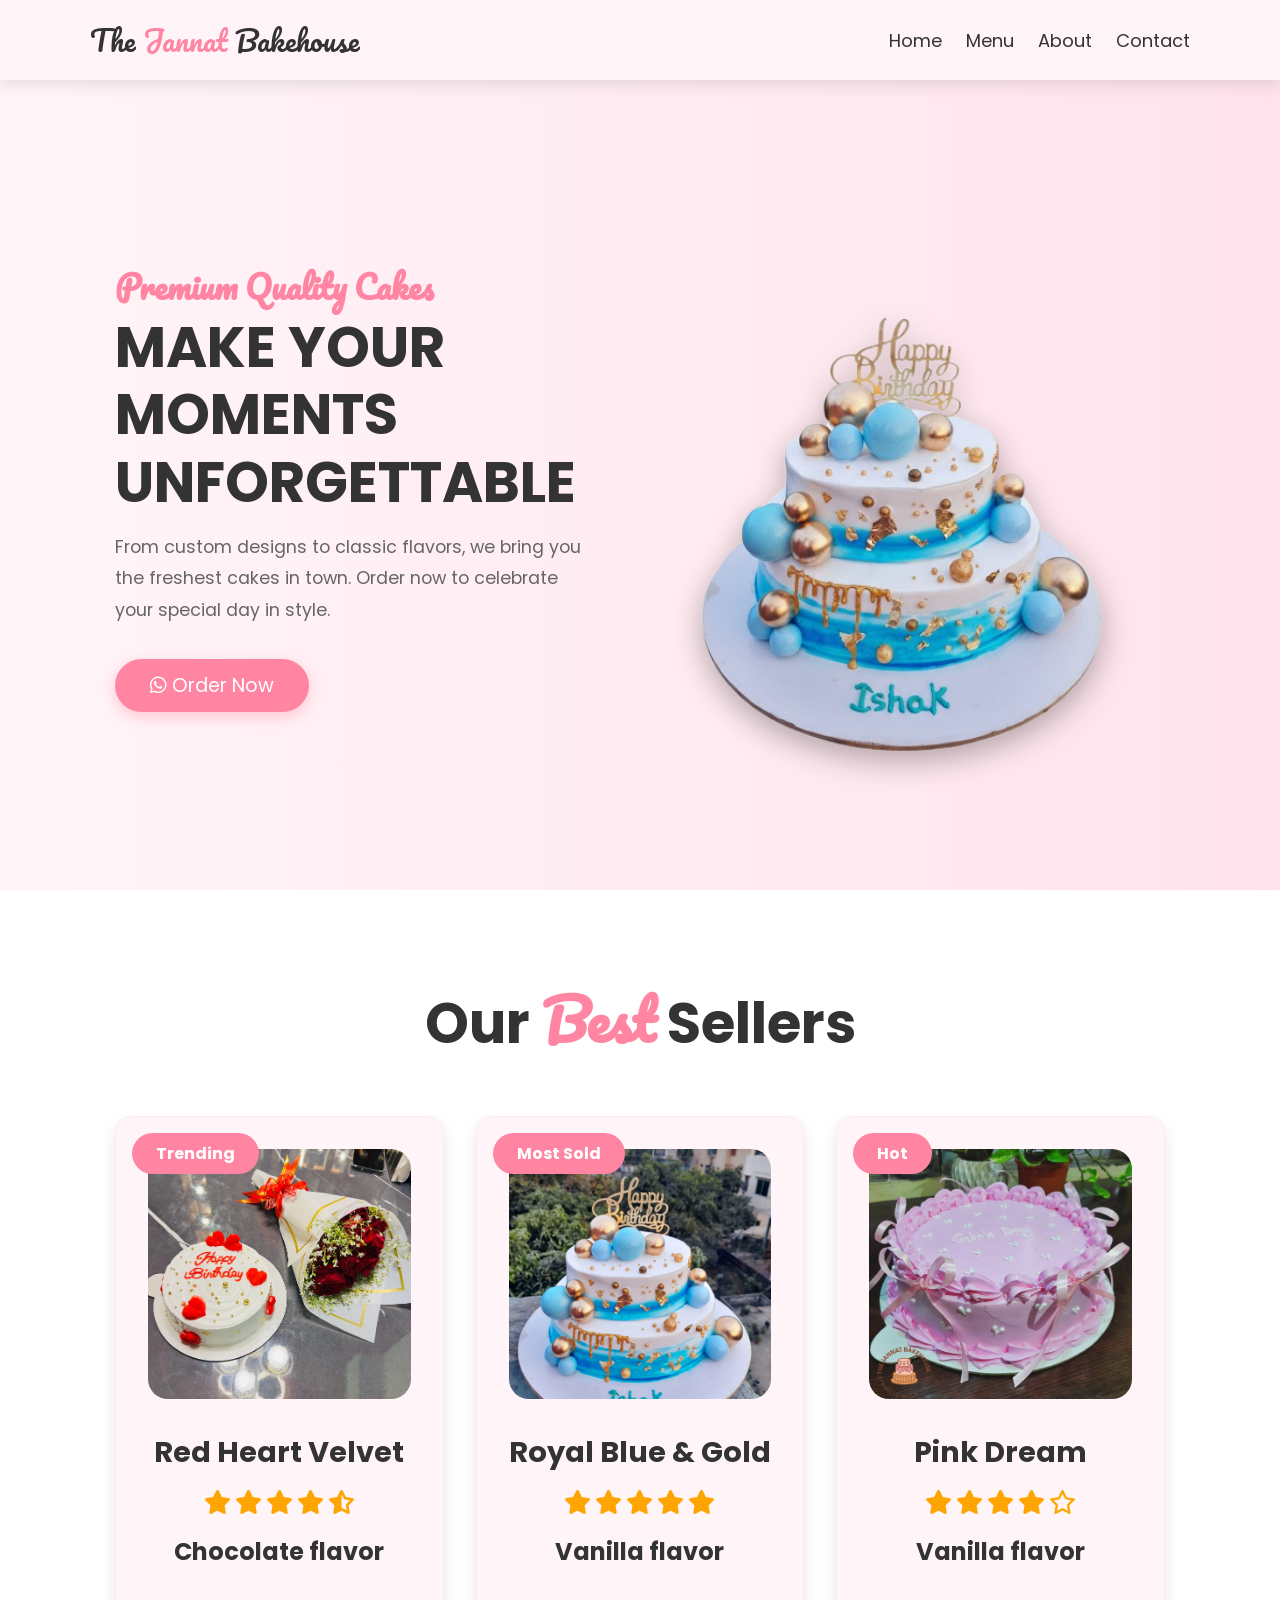
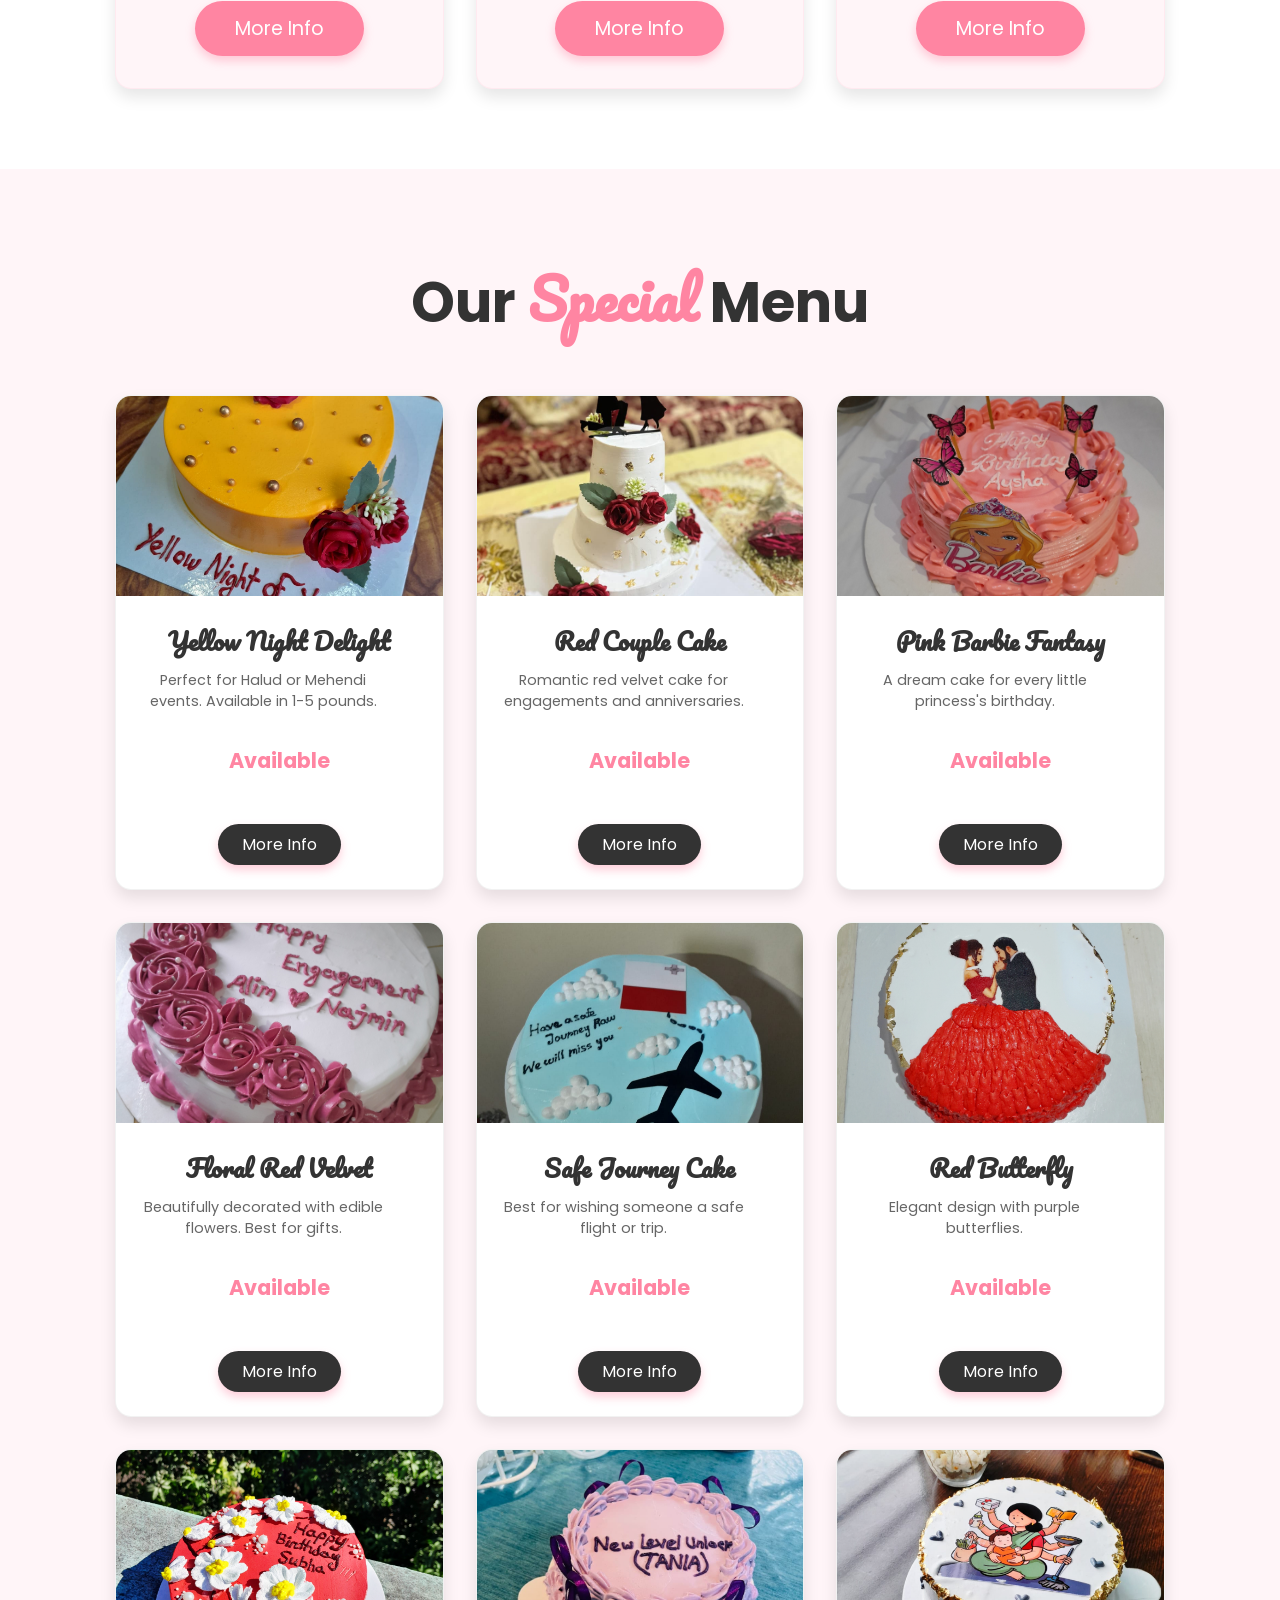
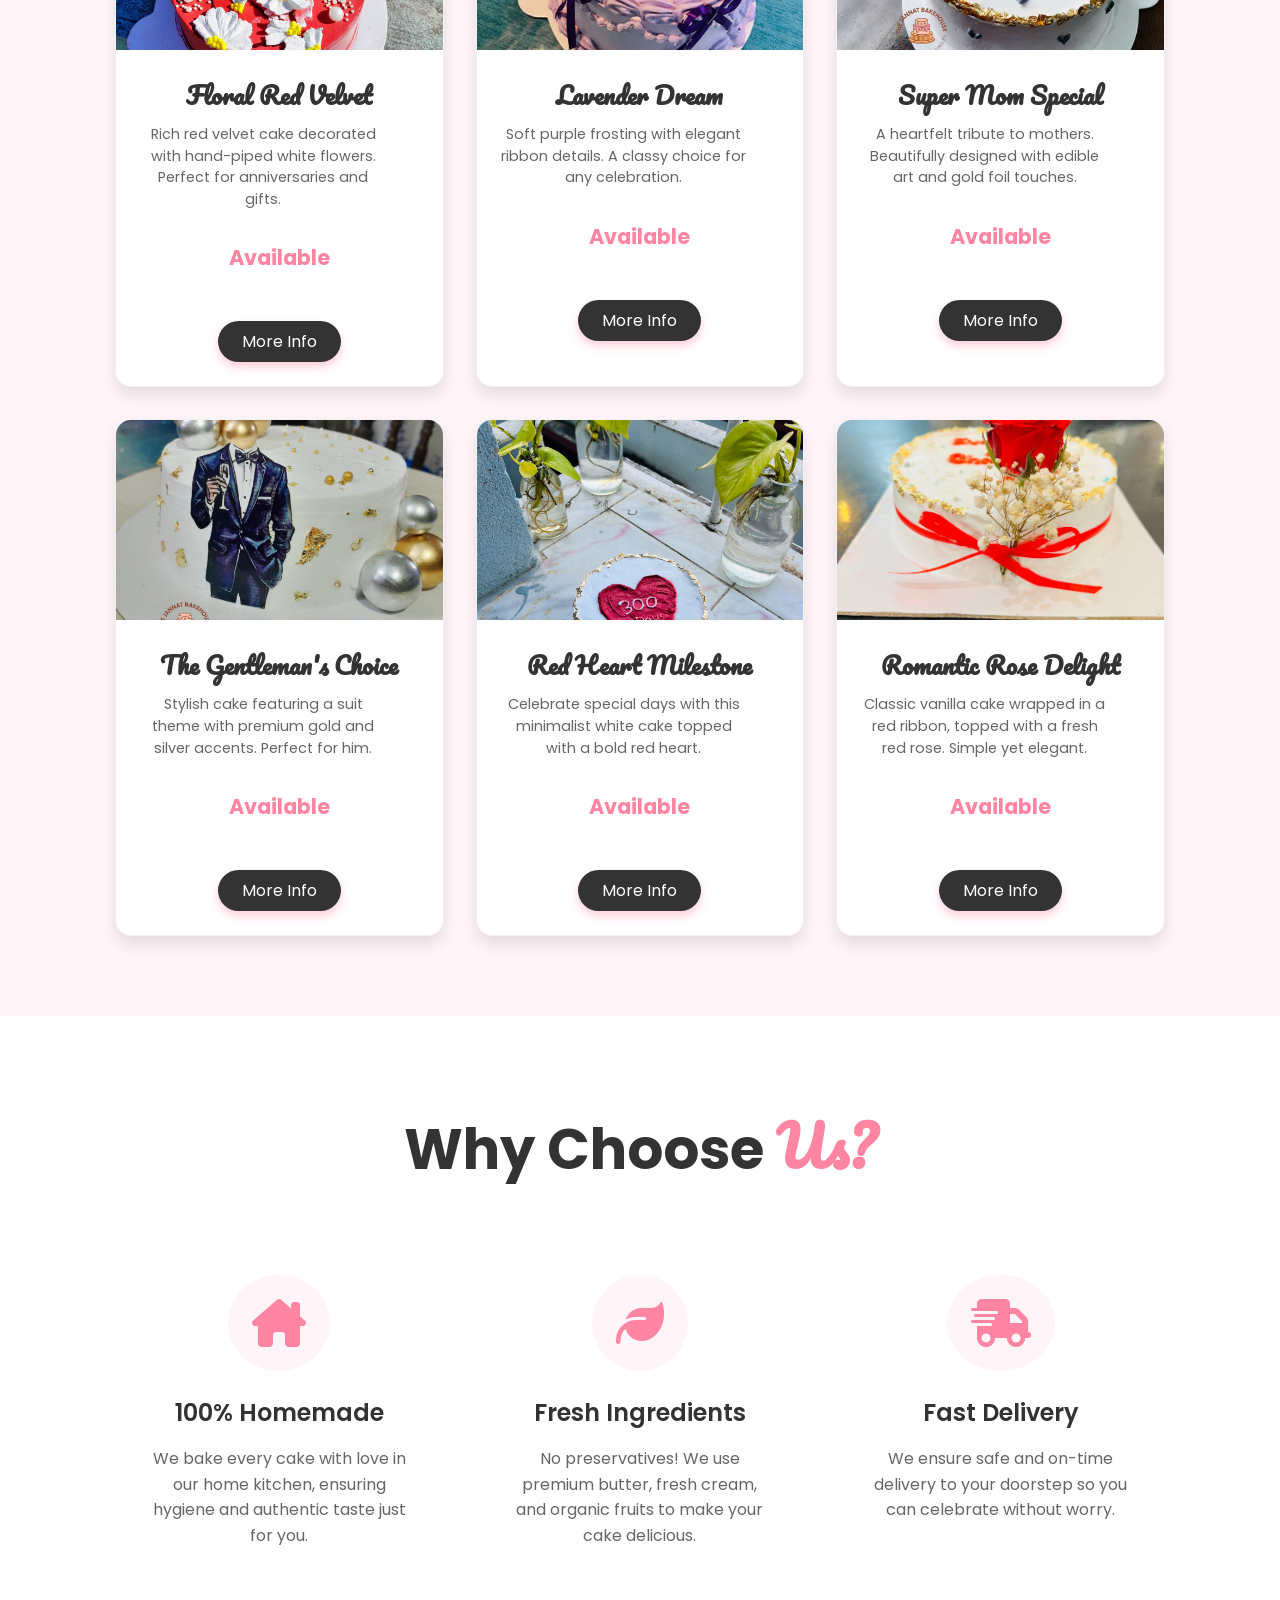
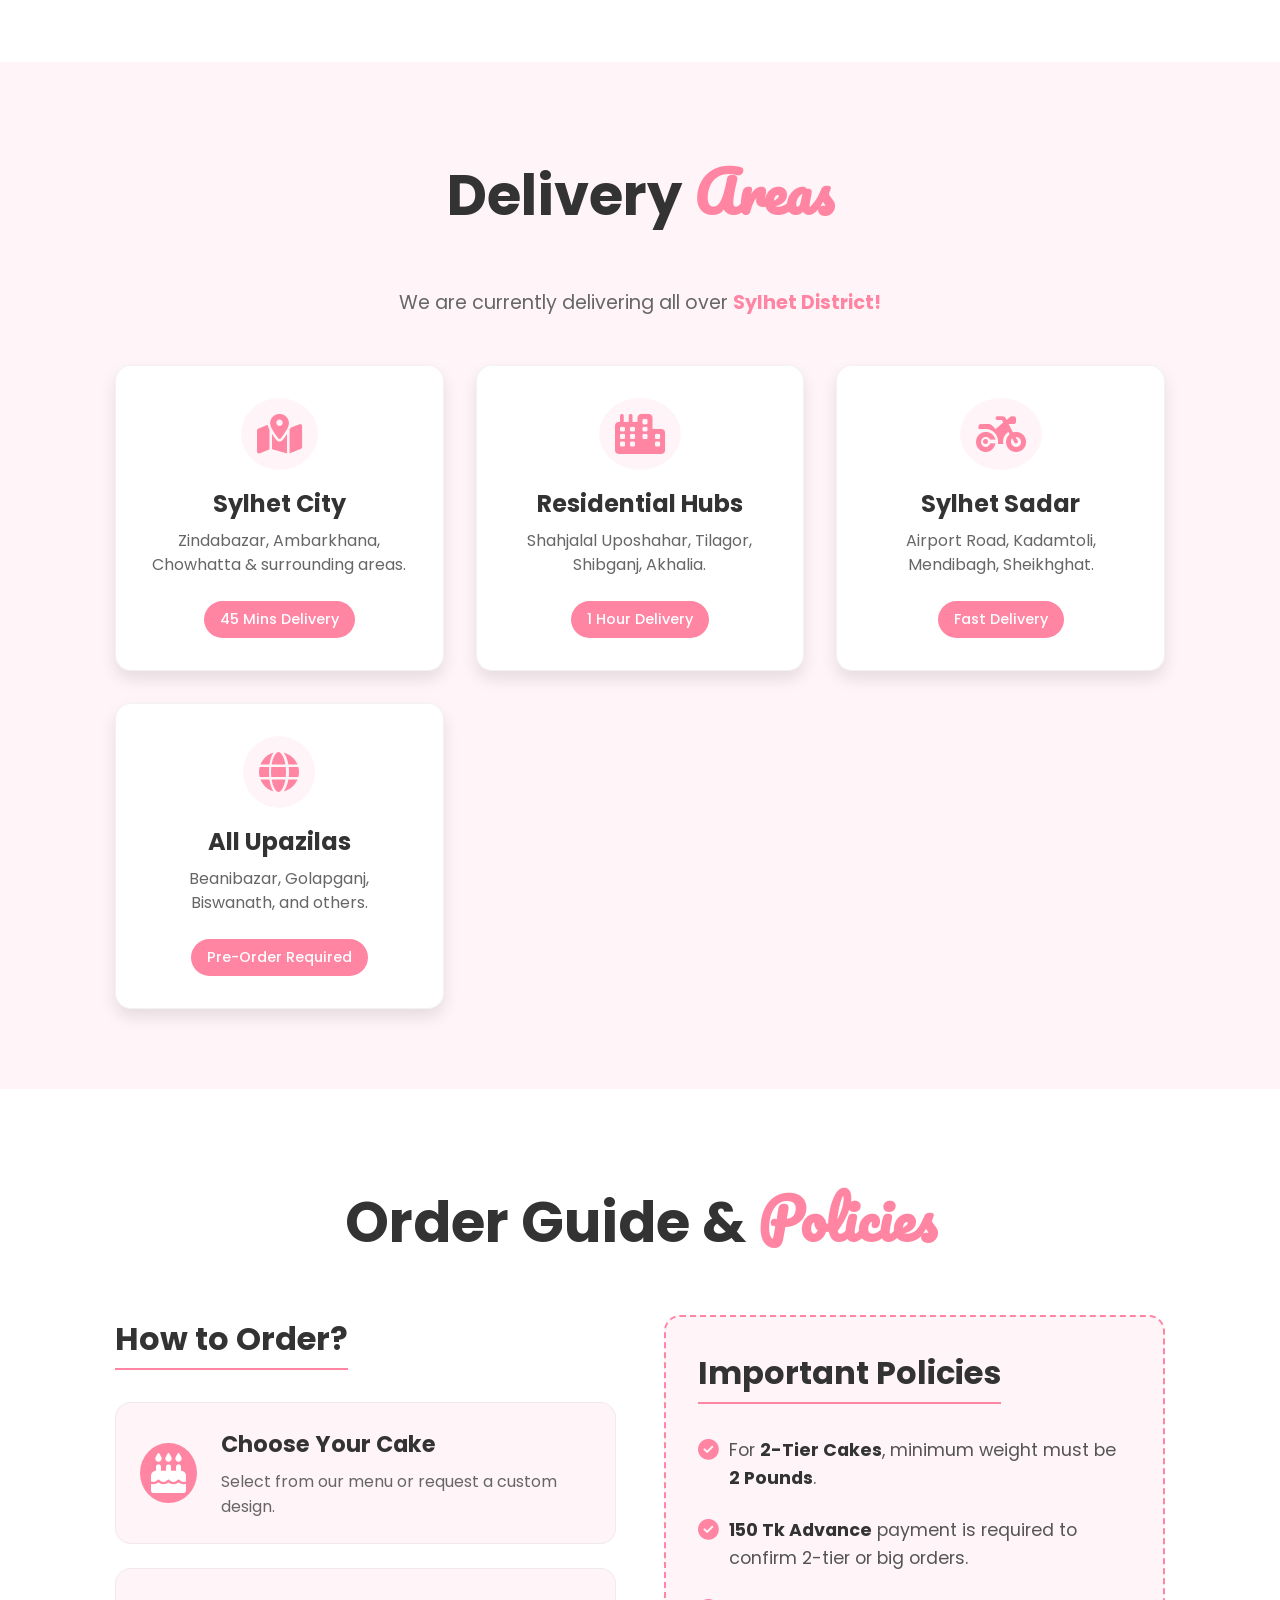
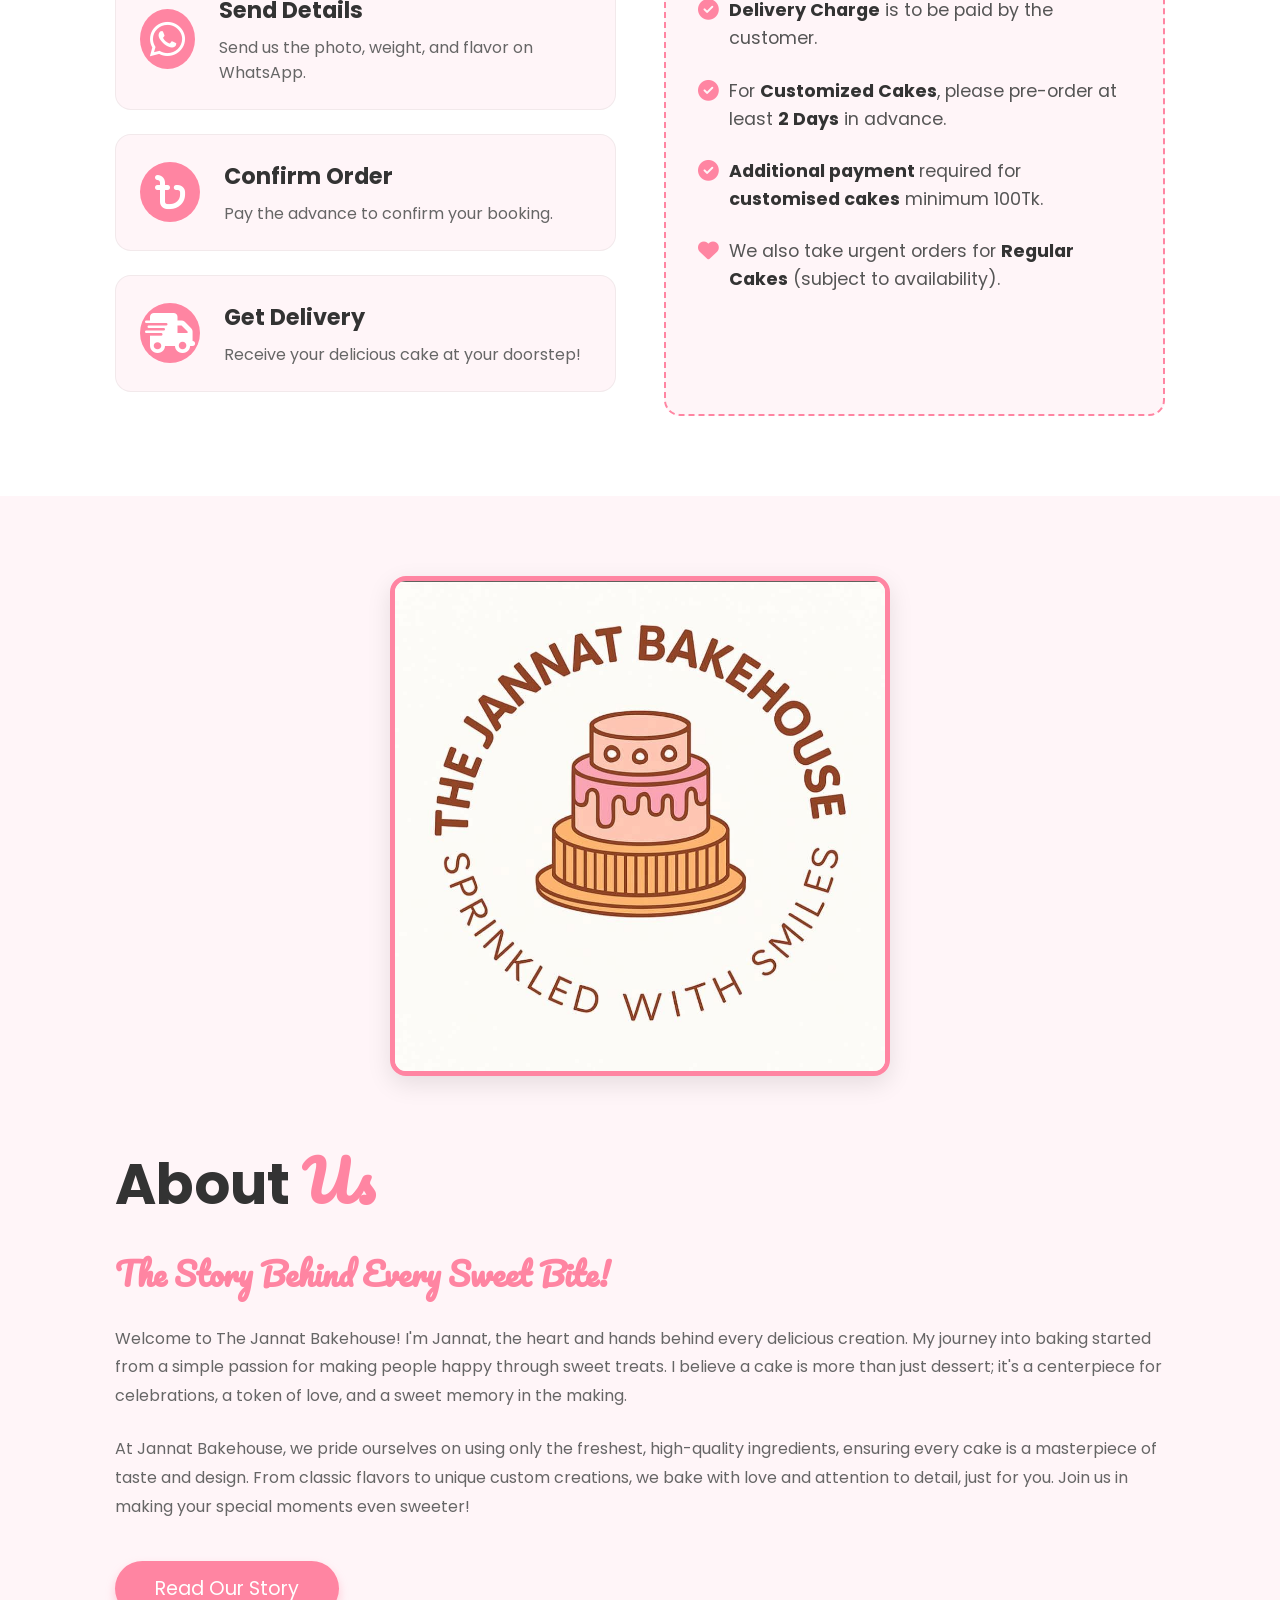
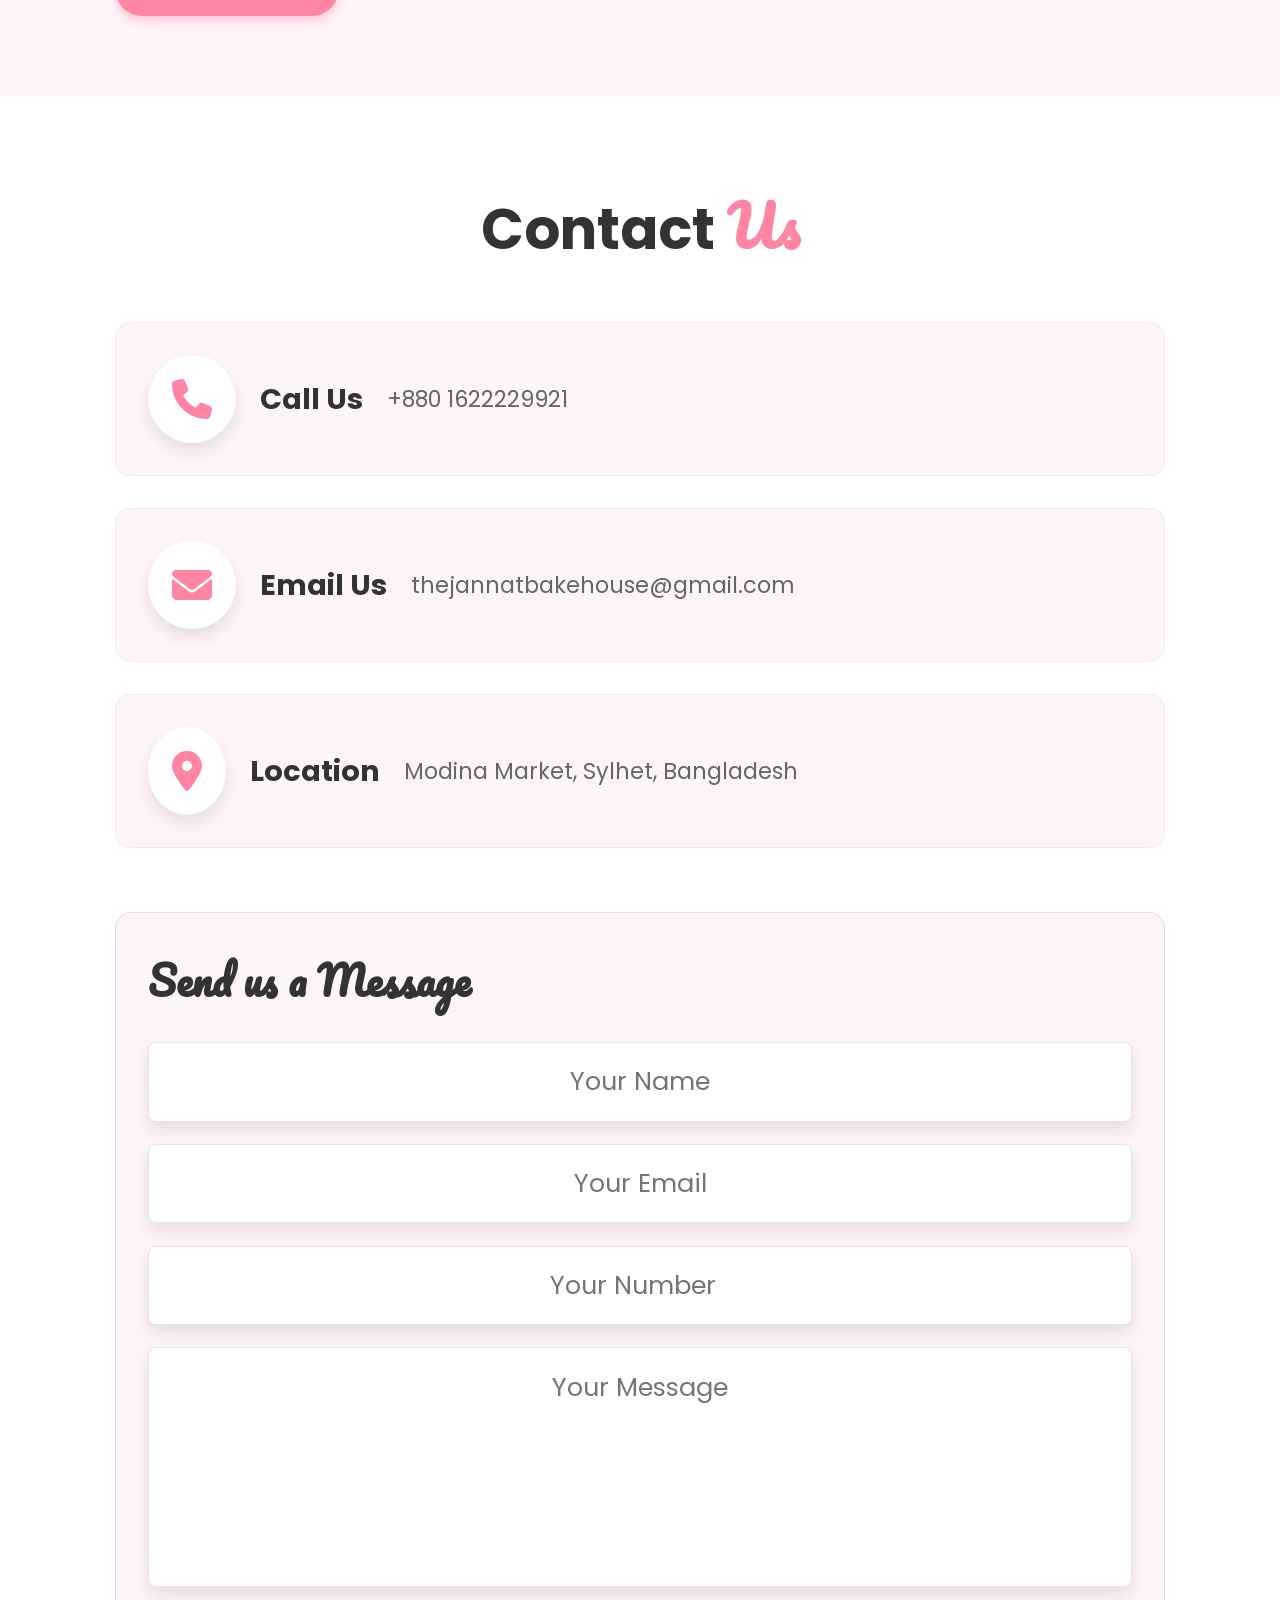
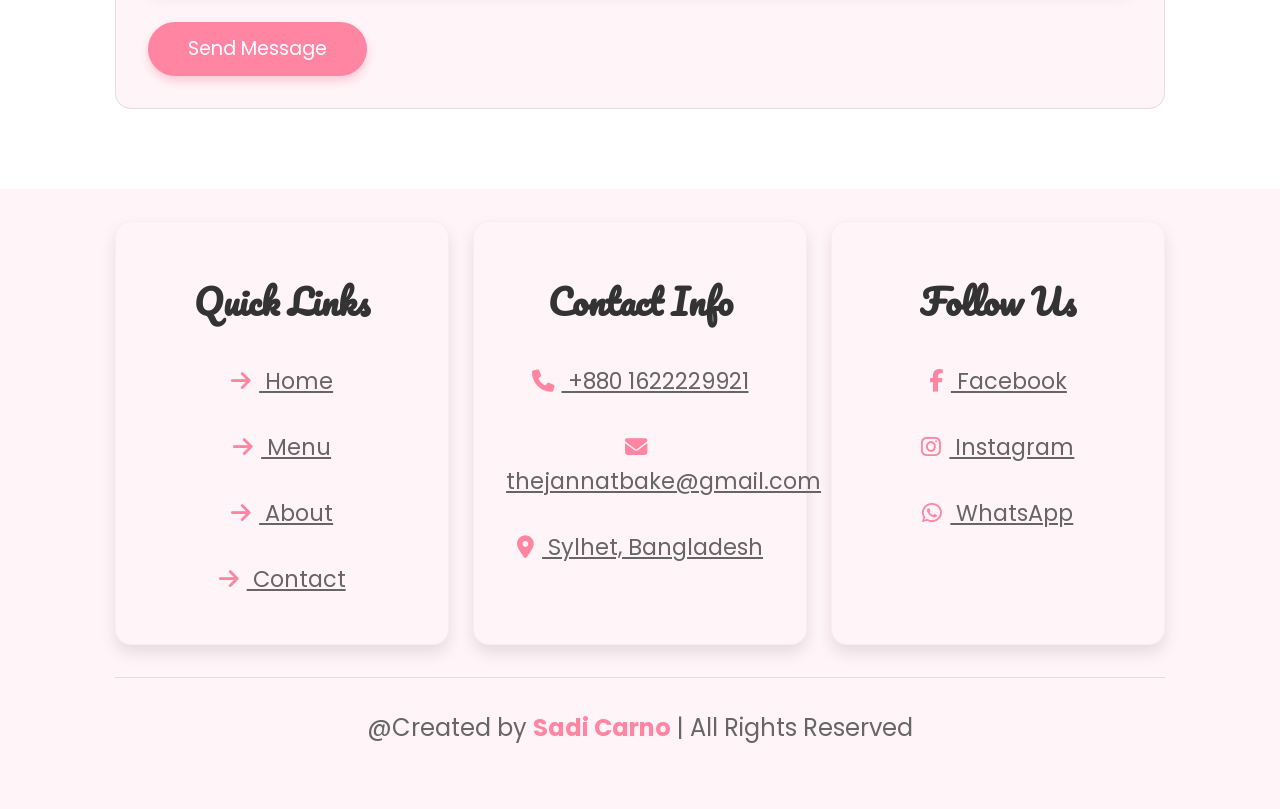
==== index.html @ 7b4447ac "Read Our Story" ====
<!DOCTYPE html>
<html lang="en">
  <head>
    <meta charset="UTF-8" />
    <meta name="viewport" content="width=device-width, initial-scale=1.0" />
    <title>The Jannat Bakehouse</title>
    <link rel="stylesheet" href="style.css" />
    <!-- FontAwesome -->
    <link
      rel="stylesheet"
      href="https://cdnjs.cloudflare.com/ajax/libs/font-awesome/6.5.1/css/all.min.css"
    />
    <!-- Google Fonts -->
    <link
      href="https://fonts.googleapis.com/css2?family=Pacifico&family=Poppins:wght@300;400;500;600;700&display=swap"
      rel="stylesheet"
    />
    <link rel="icon" href="cakelogo.jpeg" type="image/png" />
  </head>
  <body>
    <!-- Preloader Section -->
    <div id="preloader">
      <div class="welcome-text">
        <h3>Welcome to</h3>
        <h1>The <span>Jannat</span> Bakehouse</h1>
        <div class="loader-line"></div>
      </div>
    </div>
    <!-- Navbar -->
    <header class="header" id="header">
      <div class="logo">
        <a href="#">The <span id="pink">Jannat</span> Bakehouse</a>
      </div>
      <nav class="navbar">
        <a href="#header">Home</a>
        <a href="#menu">Menu</a>
        <a href="#about">About</a>
        <a href="#contact">Contact</a>
      </nav>
      <div class="icon"><i class="fa-solid fa-bars"></i></div>
    </header>

    <!-- Hero Section -->
    <section class="hero" id="home">
      <!-- বাম পাশ: লেখা -->
      <div class="content">
        <h3>Premium Quality Cakes</h3>
        <h1>Make Your Moments Unforgettable</h1>
        <p>
          From custom designs to classic flavors, we bring you the freshest
          cakes in town. Order now to celebrate your special day in style.
        </p>
        <button type="button" class="btnhero">
          <a
            href="https://wa.me/8801622229921?text=I want to order this cake"
            class="btn-whatsapp"
          >
            <i class="fa-brands fa-whatsapp"></i> Order Now
          </a>
        </button>
      </div>

      <!-- ডান পাশ: ছবি -->
      <div class="imagehero">
        <img src="hero png.png" alt="Delicious Cake" />
      </div>
    </section>

    <!-- best sell cake work -->

    <section class="best-seller" id="bestseller">
      <!-- সেকশন হেডিং -->
      <h2 class="heading">Our <span>Best</span> Sellers</h2>

      <div class="box-container">
        <!-- কার্ড ১ -->
        <div class="box">
          <span class="badge">Trending</span>
          <!-- ইমেজ ডিভ (সিএসএস দিয়ে ছবি আসবে) -->
          <div class="cake-img cake-1"></div>

          <h3>Red Heart Velvet</h3>
          <div class="stars">
            <i class="fa-solid fa-star"></i>
            <i class="fa-solid fa-star"></i>
            <i class="fa-solid fa-star"></i>
            <i class="fa-solid fa-star"></i>
            <i class="fa-solid fa-star-half-stroke"></i>
          </div>
          <div class="price">Chocolate flavor</div>
          <button
            class="btn"
            onclick="showDetails('tranding.jpeg', 'Red Heart Velvet', '750 Tk / pound',  'Available weight and flavor .')"
          >
            More Info
          </button>
        </div>
        <!-- বাটন (এখন মোর ইনফো) -->

        <!-- কার্ড ২ -->
        <div class="box">
          <span class="badge">Most Sold</span>
          <div class="cake-img cake-2"></div>

          <h3>Royal Blue & Gold</h3>
          <div class="stars">
            <i class="fa-solid fa-star"></i>
            <i class="fa-solid fa-star"></i>
            <i class="fa-solid fa-star"></i>
            <i class="fa-solid fa-star"></i>
            <i class="fa-solid fa-star"></i>
          </div>
          <div class="price">Vanilla flavor</div>
          <button
            class="btn"
            onclick="showDetails('most sell.jpeg', 'Royal Blue & Gold', '1400 Tk', 'Available weight and flavor ')"
          >
            More Info
          </button>
        </div>

        <!-- কার্ড ৩ -->
        <div class="box">
          <span class="badge">Hot</span>
          <div class="cake-img cake-3"></div>

          <h3>Pink Dream</h3>
          <div class="stars">
            <i class="fa-solid fa-star"></i>
            <i class="fa-solid fa-star"></i>
            <i class="fa-solid fa-star"></i>
            <i class="fa-solid fa-star"></i>
            <i class="fa-regular fa-star"></i>
          </div>
          <div class="price">Vanilla flavor</div>

          <button
            class="btn"
            onclick="showDetails('hot.jpeg', 'Pink Dream', '950 Tk / pound', 'Available weight and flavor.')"
          >
            More Info
          </button>
        </div>
      </div>
    </section>
    <!-- mwnu work -->

    <!-- Menu Section (Updated with JS Logic) -->
    <section class="menu" id="menu">
      <h2 class="heading">Our <span>Special</span> Menu</h2>

      <div class="menu-container">
        <!-- কেক ১ -->
        <div class="menu-box">
          <div class="image">
            <img src="menu2.jpeg" alt="Yellow Night Cake" />
          </div>
          <div class="content">
            <h3>Yellow Night Delight</h3>
            <p>Perfect for Halud or Mehendi events. Available in 1-5 pounds.</p>
            <div class="price">Available</div>
            <!-- 👇 JS Logic Added Here -->
            <button
              class="btn"
              onclick="showDetails('menu2.jpeg', 'Yellow Night Delight', '800 Tk / pound', 'Perfect for Halud or Mehendi events. Available in 1-5 pounds.')"
            >
              More Info
            </button>
          </div>
        </div>

        <!-- কেক ২ -->
        <div class="menu-box">
          <div class="image">
            <img src="menu1.jpeg" alt="Red Engagement Cake" />
          </div>
          <div class="content">
            <h3>Red Couple Cake</h3>
            <p>Romantic red velvet cake for engagements and anniversaries.</p>
            <div class="price">Available</div>
            <button
              class="btn"
              onclick="showDetails('menu1.jpeg', 'Red Couple Cake', '1200 Tk / pound', 'Romantic red velvet cake for engagements and anniversaries.')"
            >
              More Info
            </button>
          </div>
        </div>

        <!-- কেক ৩ -->
        <div class="menu-box">
          <div class="image">
            <img src="menu4.jpg" alt="Barbie Cake" />
          </div>
          <div class="content">
            <h3>Pink Barbie Fantasy</h3>
            <p>A dream cake for every little princess's birthday.</p>
            <div class="price">Available</div>
            <button
              class="btn"
              onclick="showDetails('menu4.jpg', 'Pink Barbie Fantasy', '1000 Tk / pound', 'A dream cake for every little princess\'s birthday.')"
            >
              More Info
            </button>
          </div>
        </div>

        <!-- কেক ৪ -->
        <div class="menu-box">
          <div class="image">
            <img src="menu5.jpg" alt="Red Flower Cake" />
          </div>
          <div class="content">
            <h3>Floral Red Velvet</h3>
            <p>Beautifully decorated with edible flowers. Best for gifts.</p>
            <div class="price">Available</div>
            <button
              class="btn"
              onclick="showDetails('menu5.jpg', 'Floral Red Velvet', '900 Tk / pound', 'Beautifully decorated with edible flowers. Best for gifts.')"
            >
              More Info
            </button>
          </div>
        </div>

        <!-- কেক ৫ -->
        <div class="menu-box">
          <div class="image">
            <img src="menu3.jpeg" alt="Travel Theme Cake" />
          </div>
          <div class="content">
            <h3>Safe Journey Cake</h3>
            <p>Best for wishing someone a safe flight or trip.</p>
            <div class="price">Available</div>
            <button
              class="btn"
              onclick="showDetails('menu3.jpeg', 'Safe Journey Cake', '1100 Tk / pound', 'Best for wishing someone a safe flight or trip.')"
            >
              More Info
            </button>
          </div>
        </div>

        <!-- কেক ৬ -->
        <div class="menu-box">
          <div class="image">
            <img src="menu7.jpg" alt="Butterfly Cake" />
          </div>
          <div class="content">
            <h3>Red Butterfly</h3>
            <p>Elegant design with purple butterflies.</p>
            <div class="price">Available</div>
            <button
              class="btn"
              onclick="showDetails('menu7.jpg', 'red Butterfly', '950 Tk / pound', 'Elegant design with purple butterflies.')"
            >
              More Info
            </button>
          </div>
        </div>

        <div class="menu-box">
          <div class="image">
            <img src="menu8.jpg" alt="Travel Theme Cake" />
          </div>
          <div class="content">
            <h3>Floral Red Velvet</h3>
            <p>
              Rich red velvet cake decorated with hand-piped white flowers.
              Perfect for anniversaries and gifts.
            </p>
            <div class="price">Available</div>
            <button
              class="btn"
              onclick="showDetails('menu8.jpg', 'Floral Red Velvet', '1100 Tk / pound', 'Best for wishing someone a safe flight or trip.')"
            >
              More Info
            </button>
          </div>
        </div>
        <div class="menu-box">
          <div class="image">
            <img src="menu12.jpeg" alt="Travel Theme Cake" />
          </div>
          <div class="content">
            <h3>Lavender Dream</h3>
            <p>
              Soft purple frosting with elegant ribbon details. A classy choice
              for any celebration.
            </p>
            <div class="price">Available</div>
            <button
              class="btn"
              onclick="showDetails('menu12.jpeg', 'Lavender Dream', '1100 Tk / pound', 'Soft purple frosting with elegant ribbon details. A classy choice for any celebration.')"
            >
              More Info
            </button>
          </div>
        </div>
        <div class="menu-box">
          <div class="image">
            <img src="menu13.jpeg" alt="Travel Theme Cake" />
          </div>
          <div class="content">
            <h3>Super Mom Special</h3>
            <p>
              A heartfelt tribute to mothers. Beautifully designed with edible
              art and gold foil touches.
            </p>
            <div class="price">Available</div>
            <button
              class="btn"
              onclick="showDetails('menu13.jpeg', ' Super Mom Special', '1100 Tk / pound', 'A heartfelt tribute to mothers. Beautifully designed with edible art and gold foil touches.')"
            >
              More Info
            </button>
          </div>
        </div>
        <div class="menu-box">
          <div class="image">
            <img src="menu14.jpeg" alt="Travel Theme Cake" />
          </div>
          <div class="content">
            <h3>The Gentleman's Choice</h3>
            <p>
              Stylish cake featuring a suit theme with premium gold and silver
              accents. Perfect for him.
            </p>
            <div class="price">Available</div>
            <button
              class="btn"
              onclick="showDetails('menu14.jpeg', 'The Gentlemans Choice', '1100 Tk / pound', 'Stylish cake featuring a suit theme with premium gold and silver accents. Perfect for him.')"
            >
              More Info
            </button>
          </div>
        </div>
        <div class="menu-box">
          <div class="image">
            <img src="menu15.jpeg" alt="Travel Theme Cake" />
          </div>
          <div class="content">
            <h3>Red Heart Milestone</h3>
            <p>
              Celebrate special days with this minimalist white cake topped with
              a bold red heart.
            </p>
            <div class="price">Available</div>
            <button
              class="btn"
              onclick="showDetails('menu15.jpeg', ' Red Heart Milestone', '1100 Tk / pound', 'Celebrate special days with this minimalist white cake topped with a bold red heart.')"
            >
              More Info
            </button>
          </div>
        </div>

        <div class="menu-box">
          <div class="image">
            <img src="menu9.jpg" alt="Travel Theme Cake" />
          </div>
          <div class="content">
            <h3>Romantic Rose Delight</h3>
            <p>
              Classic vanilla cake wrapped in a red ribbon, topped with a fresh
              red rose. Simple yet elegant.
            </p>
            <div class="price">Available</div>
            <button
              class="btn"
              onclick="showDetails('menu9.jpg', ' Romantic Rose Delight', '1100 Tk / pound', 'Classic vanilla cake wrapped in a red ribbon, topped with a fresh red rose. Simple yet elegant.')"
            >
              More Info
            </button>
          </div>
        </div>
      </div>
    </section>
    <!-- I chose us section  -->

    <section class="why-us" id="about">
      <h2 class="heading">Why Choose <span>Us?</span></h2>

      <div class="why-container">
        <!-- বৈশিষ্ট্য ১ -->
        <div class="why-box">
          <i class="fa-solid fa-house-chimney"></i>
          <h3>100% Homemade</h3>
          <p>
            We bake every cake with love in our home kitchen, ensuring hygiene
            and authentic taste just for you.
          </p>
        </div>

        <!-- বৈশিষ্ট্য ২ -->
        <div class="why-box">
          <i class="fa-solid fa-leaf"></i>
          <h3>Fresh Ingredients</h3>
          <p>
            No preservatives! We use premium butter, fresh cream, and organic
            fruits to make your cake delicious.
          </p>
        </div>

        <!-- বৈশিষ্ট্য ৩ -->
        <div class="why-box">
          <i class="fa-solid fa-truck-fast"></i>
          <h3>Fast Delivery</h3>
          <p>
            We ensure safe and on-time delivery to your doorstep so you can
            celebrate without worry.
          </p>
        </div>
      </div>
    </section>

    <!-- Service area work  -->

    <!-- Service Area Section -->
    <section class="service" id="service">
      <h2 class="heading">Delivery <span>Areas</span></h2>
      <!-- সাব-হেডিং দিয়ে বুঝিয়ে দিলাম পুরো সিলেট -->
      <p class="sub-heading">
        We are currently delivering all over <span>Sylhet District!</span>
      </p>

      <div class="service-container">
        <!-- এরিয়া ১: মেইন টাউন -->
        <div class="service-box">
          <i class="fa-solid fa-map-location-dot"></i>
          <h3>Sylhet City</h3>
          <p>Zindabazar, Ambarkhana, Chowhatta & surrounding areas.</p>
          <span class="delivery-time">45 Mins Delivery</span>
        </div>

        <!-- এরিয়া ২: আবাসিক এলাকা -->
        <div class="service-box">
          <i class="fa-solid fa-city"></i>
          <h3>Residential Hubs</h3>
          <p>Shahjalal Uposhahar, Tilagor, Shibganj, Akhalia.</p>
          <span class="delivery-time">1 Hour Delivery</span>
        </div>

        <!-- এরিয়া ৩: সদর -->
        <div class="service-box">
          <i class="fa-solid fa-motorcycle"></i>
          <h3>Sylhet Sadar</h3>
          <p>Airport Road, Kadamtoli, Mendibagh, Sheikhghat.</p>
          <span class="delivery-time">Fast Delivery</span>
        </div>

        <!-- এরিয়া ৪: পুরো জেলা -->
        <div class="service-box">
          <i class="fa-solid fa-globe"></i>
          <h3>All Upazilas</h3>
          <p>Beanibazar, Golapganj, Biswanath, and others.</p>
          <span class="delivery-time">Pre-Order Required</span>
        </div>
      </div>
    </section>

    <!-- Order Guide & Policy Section -->
    <section class="order-guide" id="order">
      <h2 class="heading">Order Guide & <span>Policies</span></h2>

      <div class="guide-container">
        <!-- বাম পাশ: কিভাবে অর্ডার করবেন -->
        <div class="steps-container">
          <h3 class="title">How to Order?</h3>

          <div class="step">
            <i class="fa-solid fa-cake-candles"></i>
            <div>
              <h4>Choose Your Cake</h4>
              <p>Select from our menu or request a custom design.</p>
            </div>
          </div>

          <div class="step">
            <i class="fa-brands fa-whatsapp"></i>
            <div>
              <h4>Send Details</h4>
              <p>Send us the photo, weight, and flavor on WhatsApp.</p>
            </div>
          </div>

          <div class="step">
            <i class="fa-solid fa-bangladeshi-taka-sign"></i>
            <div>
              <h4>Confirm Order</h4>
              <p>Pay the advance to confirm your booking.</p>
            </div>
          </div>

          <div class="step">
            <i class="fa-solid fa-truck-fast"></i>
            <div>
              <h4>Get Delivery</h4>
              <p>Receive your delicious cake at your doorstep!</p>
            </div>
          </div>
        </div>

        <!-- ডান পাশ: পলিসি বা নিয়ম -->
        <div class="policy-container">
          <h3 class="title">Important Policies</h3>

          <ul>
            <li>
              <i class="fa-solid fa-circle-check"></i>
              <span
                >For <strong>2-Tier Cakes</strong>, minimum weight must be
                <strong>2 Pounds</strong>.</span
              >
            </li>
            <li>
              <i class="fa-solid fa-circle-check"></i>
              <span
                ><strong>150 Tk Advance</strong> payment is required to confirm
                2-tier or big orders.</span
              >
            </li>
            <li>
              <i class="fa-solid fa-circle-check"></i>
              <span
                ><strong>Delivery Charge</strong> is to be paid by the
                customer.</span
              >
            </li>
            <li>
              <i class="fa-solid fa-circle-check"></i>
              <span
                >For <strong>Customized Cakes</strong>, please pre-order at
                least <strong>2 Days</strong> in advance.</span
              >
            </li>
            <li>
              <i class="fa-solid fa-circle-check"></i>
              <span>
                <strong> Additional payment </strong> required for
                <strong>customised cakes</strong> minimum 100Tk.</span
              >
            </li>
            <li>
              <i class="fa-solid fa-heart"></i>
              <span
                >We also take urgent orders for
                <strong>Regular Cakes</strong> (subject to availability).</span
              >
            </li>
          </ul>
        </div>
      </div>
    </section>

    <!-- About us section what? Oh sorry, what?  -->

    <!-- About Us Section -->
    <section class="about" id="about">
      <!-- বাম পাশ: ছবি -->
      <div class="about-image">
        <!-- এখানে তোমার বোনের ছবি দাও -->
        <img src="cakelogo.jpeg" alt="About Our Baker" />
      </div>

      <!-- ডান পাশ: লেখা -->
      <div class="about-content">
        <h2 class="heading">About <span>Us</span></h2>
        <h3>The Story Behind Every Sweet Bite!</h3>
        <p>
          Welcome to The Jannat Bakehouse! I'm Jannat, the heart and hands
          behind every delicious creation. My journey into baking started from a
          simple passion for making people happy through sweet treats. I believe
          a cake is more than just dessert; it's a centerpiece for celebrations,
          a token of love, and a sweet memory in the making.
        </p>
        <p>
          At Jannat Bakehouse, we pride ourselves on using only the freshest,
          high-quality ingredients, ensuring every cake is a masterpiece of
          taste and design. From classic flavors to unique custom creations, we
          bake with love and attention to detail, just for you. Join us in
          making your special moments even sweeter!
        </p>
        <a href="#" class="btn">Read Our Story</a>
        <!-- টিম না থাকলে "Read Our Story" দিতে পারো -->
      </div>
    </section>
    <!-- Contract Section and Footer Section work  -->
    <!-- Contact Section -->
    <section class="contact" id="contact">
      <h2 class="heading">Contact <span>Us</span></h2>
      <div class="contact-container">
        <!-- বাম পাশ: ইনফরমেশন -->
        <div class="contact-info">
          <div class="info-box">
            <i class="fa-solid fa-phone"></i>
            <h3>Call Us</h3>
            <p>+880 1622229921</p>
          </div>
          <div class="info-box">
            <i class="fa-solid fa-envelope"></i>
            <h3>Email Us</h3>
            <p>thejannatbakehouse@gmail.com</p>
          </div>

          <div class="info-box">
            <i class="fa-solid fa-location-dot"></i>
            <h3>Location</h3>
            <p>Modina Market, Sylhet, Bangladesh</p>
          </div>
        </div>

        <!-- ডান পাশ: মেসেজ ফর্ম -->
        <form action="">
          <h3>Send us a Message</h3>
          <input type="text" placeholder="Your Name" class="box" />
          <input type="email" placeholder="Your Email" class="box" />
          <input type="number" placeholder="Your Number" class="box" />
          <textarea
            name=""
            class="box"
            placeholder="Your Message"
            id=""
            cols="30"
            rows="10"
          ></textarea>
          <input type="submit" value="Send Message" class="btn" />
        </form>
      </div>
    </section>
    <!-- ফোটার সেকশন বার্থ।  -->

    <!-- Footer Section -->
    <section class="footer">
      <div class="box-container">
        <div class="box">
          <h3>Quick Links</h3>
          <a href="#home"> <i class="fa-solid fa-arrow-right"></i> Home </a>
          <a href="#menu"> <i class="fa-solid fa-arrow-right"></i> Menu </a>
          <a href="#about"> <i class="fa-solid fa-arrow-right"></i> About </a>
          <a href="#contact">
            <i class="fa-solid fa-arrow-right"></i> Contact
          </a>
        </div>

        <div class="box">
          <h3>Contact Info</h3>
          <a
            href="tel:
+880 1622229921"
            target="_blank"
          >
            <i class="fa-solid fa-phone"></i> +880 1622229921
          </a>
          <a href="mailto:thejannatbakehouse@gmail.com">
            <i class="fa-solid fa-envelope"></i> thejannatbake@gmail.com
          </a>
          <a
            href="https://www.google.com/maps/place/%E0%A6%AC%E0%A6%BE%E0%A6%82%E0%A6%B2%E0%A6%BE%E0%A6%A6%E0%A7%87%E0%A6%B6+%E0%A6%95%E0%A6%BE%E0%A6%B0%E0%A6%BF%E0%A6%97%E0%A6%B0%E0%A6%BF+%E0%A6%AA%E0%A7%8D%E0%A6%B0%E0%A6%B6%E0%A6%BF%E0%A6%95%E0%A7%8D%E0%A6%B7%E0%A6%A3+%E0%A6%93+%E0%A6%89%E0%A6%A8%E0%A7%8D%E0%A6%A8%E0%A7%9F%E0%A6%A8+%E0%A6%95%E0%A7%87%E0%A6%A8%E0%A7%8D%E0%A6%A6%E0%A7%8D%E0%A6%B0/@24.911364,91.8453006,18z/data=!4m6!3m5!1s0x3750553fadd0da89:0xd89df4eeb46940bb!8m2!3d24.9113643!4d91.8462838!16s%2Fg%2F11fpfzbng0?entry=ttu&g_ep=EgoyMDI2MDEwNy4wIKXMDSoASAFQAw%3D%3D"
            target="_blank"
          >
            <i class="fa-solid fa-location-dot"></i> Sylhet, Bangladesh
          </a>
        </div>

        <div class="box">
          <h3>Follow Us</h3>
          <a href="https://www.facebook.com/share/1BwWx9MBsq/" target="_blank">
            <i class="fa-brands fa-facebook-f"></i> Facebook
          </a>
          <a href="#"> <i class="fa-brands fa-instagram"></i> Instagram </a>
          <a
            href="https://wa.me/8801622229921?text=Hello,
I am interested in an event cake for an upcoming program.
Please share your package details and pricing.
Thank you."
            class="btn-whatsapp"
            target="_blank"
          >
            <i class="fa-brands fa-whatsapp"></i> WhatsApp
          </a>
        </div>
      </div>

      <div class="credit">
        @Created by <span>Sadi Carno</span> | All Rights Reserved
      </div>
    </section>
    <script src="script.js"></script>
  </body>
</html>
---- style.css ----
/* ১. বেসিক সেটআপ */
* {
  margin: 0;
  padding: 0;
  box-sizing: border-box;
  font-family: "Poppins", sans-serif;
}

body {
  overflow-x: hidden; /* সাইড স্ক্রল বন্ধ */
}

/* ২. ন্যাভিগেশন বার */
.header {
  position: fixed;
  top: 0;
  left: 0;
  right: 0;
  z-index: 1000;
  display: flex;
  justify-content: space-between;
  align-items: center;
  background-color: #fff5f8;
  height: 80px;
  padding: 0 7%;
  box-shadow: 0px 5px 15px rgba(0, 0, 0, 0.1);
  animation: slideDown 1s ease forwards;
}

.logo a {
  font-family: "Pacifico", cursive;
  font-size: 28px;
  text-decoration: none;
  color: #333;
}

#pink {
  font-family: "Pacifico", cursive;
  color: #ff85a2;
}

.navbar a {
  font-size: 18px;
  margin-left: 20px;
  text-decoration: none;
  color: #333;
  transition: 0.3s;
}

.navbar a:hover {
  color: #ff85a2;
}

.icon {
  font-size: 25px;
  color: black;
  margin-left: 20px;
  transition: 0.7s;
  cursor: pointer;
  display: none;
}

.icon:hover {
  transform: rotate(15deg);
  color: #ff85a2;
}
@keyframes slideDown {
  0% {
    transform: translateY(-100%);
  }
  100% {
    transform: translateY(0);
  }
}
/* ===========================
   মোবাইল রেসপন্সিভ ডিজাইন
   =========================== */
@media (max-width: 768px) {
  /* ১. আইকন দৃশ্যমান করা */
  .icon {
    display: block;
    font-size: 30px;
  }

  /* ২. ন্যাপবার বা মেনু বক্সের ডিজাইন */
  .navbar {
    position: absolute;
    top: 100%;
    left: 0;
    right: 0;
    background-color: #fff5f8;
    border-top: 1px solid rgba(0, 0, 0, 0.1);

    clip-path: polygon(0 0, 100% 0, 100% 0, 0 0);
    transition: 0.5s ease;
  }

  /* ৩. জাভাস্ক্রিপ্ট দিয়ে যখন 'active' ক্লাস যুক্ত হবে */
  .navbar.active {
    clip-path: polygon(0 0, 100% 0, 100% 100%, 0 100%);
  }

  /* ৪. লিংকগুলো নিচে নিচে সাজানো */
  .navbar a {
    display: block;
    margin: 2rem;
    font-size: 20px;
    background: #fff;
    border-radius: 5px;
    text-align: center;
    box-shadow: 0 5px 10px rgba(0, 0, 0, 0.05);
  }

  /* ৫. হোভার ইফেক্ট */
  .navbar a:hover {
    background: #ff85a2;
    color: white;
    padding-left: 20px;
  }
}
/* ৩. হিরো সেকশন (মেইন ফিক্স) */
.hero {
  margin-top: 80px;
  min-height: 90vh;
  background: linear-gradient(to right, #fff5f8, #ffe3ec);

  display: flex;
  align-items: center;
  justify-content: center;
  padding: 0 9%;
  gap: 2rem;
}

/* বাম পাশের কন্টেন্ট */
.content {
  flex: 1; /* অর্ধেক জায়গা */
}

.content h3 {
  font-family: "Pacifico", cursive;
  color: #ff85a2;
  font-size: 2rem;
  opacity: 0;
  animation: fadeInUp 1s ease forwards;
}

.content h1 {
  font-size: 3.5rem; /* ফন্ট সাইজ একটু কমালাম যাতে সুন্দর দেখায় */
  color: #333;
  line-height: 1.2; /* ⭐ টাইপো ফিক্স করা হলো (কমা তুলে ডট) */
  text-transform: uppercase;
  margin-bottom: 1rem;
  opacity: 0;
  animation: fadeInUp 1s ease forwards;
  animation-delay: 0.5s;
}

.content p {
  font-size: 1.1rem;
  color: #666;
  line-height: 1.8;
  margin-bottom: 2rem;
  padding-right: 2rem;
  opacity: 0;
  animation: fadeInUp 1s ease forwards;
  animation-delay: 1s;
}

/* বাটন */
.btnhero {
  padding: 12px 35px;
  background: #ff85a2;
  border-radius: 50px;
  border: none;
  cursor: pointer;
  box-shadow: 0 5px 15px rgba(255, 133, 162, 0.4);
  transition: 0.3s;
  opacity: 0;
  animation: fadeInUp 1s ease forwards;
  animation-delay: 1.5s;
}
.btnhero a {
  text-decoration: none;
  color: #fff;
  font-size: 1.2rem;
}

.btnhero:hover {
  transform: scale(1.05);
  background: #ff6b81;
}

/* ডান পাশের ছবি */
.imagehero {
  flex: 1; /* বাকি অর্ধেক জায়গা */
  display: flex;
  justify-content: center; /* ছবি মাঝখানে */
}

.imagehero img {
  width: 90%;
  max-width: 500px;
  filter: drop-shadow(0 10px 15px rgba(0, 0, 0, 0.3));
  animation: cakeAppear 1s ease forwards, float 4s ease-in-out infinite 1s;
}

@keyframes float {
  100% {
    transform: translateY(0px);
  }
  50% {
    transform: translateY(-20px); /* উপরে উঠবে */
  }
}
@keyframes fadeInUp {
  0% {
    opacity: 0;
    transform: translateY(50px);
  }
  100% {
    opacity: 1;
    transform: translateY(0);
  }
}
@keyframes cakeAppear {
  0% {
    transform: scale(0);
    opacity: 0;
  }
  100% {
    transform: scale(1);
    opacity: 1;
  }
}
@media (max-width: 768px) {
  .hero {
    flex-direction: column;
    height: auto;
    padding-top: 100px;
  }
  .content h1 {
    font-size: 2.5rem;
  }
  .imagehero img {
    width: 80%;
    margin-top: 30px;
  }
}
/* ========================
   Best Seller Section (CSS Image)
   ======================== */

.best-seller {
  background-color: #fff;
  padding: 5rem 9%;
}

.heading {
  text-align: center;
  font-size: 3.5rem;
  color: #333;
  margin-bottom: 3rem;
  font-family: "Poppins", sans-serif;
  font-weight: 700;
}

.heading span {
  color: #ff85a2;
  font-family: "Pacifico", cursive;
}

/* গ্রিড সিস্টেম (রেসপন্সিভ করার জন্য) */
.box-container {
  display: grid;
  /* মোবাইল, ট্যাব, ল্যাপটপ সবখানে অটোমেটিক ফিট হবে */
  grid-template-columns: repeat(auto-fit, minmax(300px, 1fr));
  gap: 2rem;
}

/* কার্ড ডিজাইন */
.box {
  position: relative;
  background: #fff5f8;
  padding: 2rem;
  border-radius: 1rem;
  box-shadow: 0 0.5rem 1rem rgba(0, 0, 0, 0.1);
  text-align: center;
  border: 1px solid rgba(255, 133, 162, 0.1);
  transition: 0.3s ease;
}

.box:hover {
  transform: translateY(-10px);
  background: #fff;
  border: 1px solid #ff85a2;
}

/* ব্যাজ ডিজাইন */
.badge {
  position: absolute;
  top: 1rem;
  left: 1rem;
  background: #ff85a2;
  color: #fff;
  padding: 0.5rem 1.5rem;
  font-size: 1rem;
  border-radius: 5rem;
  font-weight: bold;
  z-index: 10;
}

/* ---- ইমেজ এরিয়া (মেইন কাজ) ---- */
.cake-img {
  height: 250px; /* ইমেজের উচ্চতা ফিক্সড */
  width: 100%;
  border-radius: 10px;
  margin-bottom: 1rem;

  /* ছবি যাতে ব্যাকগ্রাউন্ড হিসেবে সুন্দরভাবে বসে */
  background-size: contain; /* ছবি পুরোটা দেখা যাবে */
  background-position: center;
  background-repeat: no-repeat;
  transition: 0.3s;
}

/* হোভার করলে ছবি একটু জুম হবে */
.box:hover .cake-img {
  transform: scale(1.05);
}

/* আলাদা আলাদা কেকের জন্য আলাদা ছবি */
.cake-1 {
  background-image: url("tranding.jpeg");
  background-position: center;
  background-size: cover;
  border-radius: 20px; /* তোমার প্রথম ছবির নাম */
}

.cake-2 {
  background-image: url("most sell.jpeg");
  background-position: center;
  background-size: cover;
  border-radius: 20px; /* তোমার দ্বিতীয় ছবির নাম */
}

.cake-3 {
  background-image: url("hot.jpeg");
  background-position: center;
  background-size: cover;
  border-radius: 20px; /* তোমার তৃতীয় ছবির নাম */
}

/* ---- টেক্সট ও বাটন ---- */
.box h3 {
  font-size: 1.8rem;
  color: #333;
  padding: 1rem 0;
}

.stars i {
  font-size: 1.5rem;
  color: #ffa502;
}

.price {
  font-size: 1.5rem;
  color: #333;
  font-weight: bold;
  padding: 1rem 0;
}

/* বাটন ডিজাইন (More Info) */
.btn {
  display: inline-block;
  margin-top: 1rem;
  padding: 0.8rem 2.5rem;
  background: #ff85a2;
  color: #fff;
  font-size: 1.2rem;
  border-radius: 5rem;
  cursor: pointer;
  box-shadow: 0 5px 10px rgba(255, 133, 162, 0.4);
  transition: 0.3s;
  text-decoration: none; /* লিংকের নিচের দাগ সরানোর জন্য */
  border: none;
}

.btn:hover {
  background: #ff6b81;
  transform: scale(1.05);
}

/* ========================
    Menu Section Design
   ======================== */

.menu {
  background-color: #fff5f8; /* হালকা পিংক ব্যাকগ্রাউন্ড */
  padding: 5rem 9%;
}

/* গ্রিড লেআউট (রেসপন্সিভ) */
.menu-container {
  display: grid;
  /* কার্ডগুলো একটু ছোট হবে যাতে বেশি আঁটে */
  grid-template-columns: repeat(auto-fit, minmax(270px, 1fr));
  gap: 2rem;
}

/* কার্ড ডিজাইন */
.menu-box {
  background: #fff;
  border-radius: 1rem;
  overflow: hidden; /* ছবি যাতে বাইরে না যায় */
  box-shadow: 0 0.5rem 1rem rgba(0, 0, 0, 0.1);
  transition: 0.3s ease;
  border: 1px solid rgba(0, 0, 0, 0.05);
}

.menu-box:hover {
  transform: translateY(-5px);
  box-shadow: 0 1rem 2rem rgba(0, 0, 0, 0.15);
}

/* ইমেজ এরিয়া */
.menu-box .image {
  height: 200px;
  width: 100%;
  overflow: hidden; /* জুম এফেক্টের জন্য */
}

.menu-box .image img {
  height: 100%;
  width: 100%;
  object-fit: cover; /* ছবি চ্যাপ্টা হবে না */
  transition: 0.5s ease;
}

/* হোভার করলে ছবি জুম হবে */
.menu-box:hover .image img {
  transform: scale(1.1);
}

/* টেক্সট ও কন্টেন্ট */
.menu-box .content {
  padding: 1.5rem;
  text-align: center;
}

.menu-box h3 {
  font-size: 1.5rem;
  color: #333;
  margin-bottom: 0.5rem;
}

.menu-box p {
  font-size: 0.9rem;
  color: #666;
  margin-bottom: 1rem;
  line-height: 1.5;
}

.menu-box .price {
  font-size: 1.3rem;
  color: #ff85a2; /* পিংক কালার */
  font-weight: bold;
  margin-bottom: 1rem;
}

/* বাটন (More Info) */
.menu-box .btn {
  display: inline-block;
  padding: 0.5rem 1.5rem;
  background: #333; /* মেনু বাটন কালো রাখলাম যাতে আলাদা লাগে */
  color: #fff;
  font-size: 1rem;
  border-radius: 5rem;
  cursor: pointer;
  transition: 0.3s;
}

.menu-box .btn:hover {
  background: #ff85a2; /* হোভার করলে পিংক */
  transform: scale(1.05);
}
/* I chose "About Section" work  */

/* ========================
   Why Choose Us Design
   ======================== */

.why-us {
  background-color: #fff; /* সাদা ব্যাকগ্রাউন্ড */
  padding: 5rem 9%;
}

.why-container {
  display: grid;
  /* ৩টা কলাম হবে, মোবাইল রেসপন্সিভ */
  grid-template-columns: repeat(auto-fit, minmax(250px, 1fr));
  gap: 2rem;
}

.why-box {
  text-align: center;
  padding: 2rem;
  background: #fff;
  border-radius: 1rem;
  /* শুরুতে বর্ডার থাকবে না, হোভার করলে আসবে */
  border: 1px solid transparent;
  transition: 0.3s ease;
}

/* হোভার করলে বক্সটা ফোকাস হবে */
.why-box:hover {
  box-shadow: 0 0.5rem 1rem rgba(0, 0, 0, 0.1);
  border: 1px solid #ff85a2;
  transform: translateY(-5px);
}

/* আইকন ডিজাইন */
.why-box i {
  font-size: 3rem;
  color: #ff85a2; /* পিংক আইকন */
  background: #fff5f8; /* আইকনের পেছনে হালকা গোল্লা */
  padding: 1.5rem;
  border-radius: 50%;
  margin-bottom: 1.5rem;
  transition: 0.3s;
}

/* হোভার করলে আইকন ঘুরবে এবং রঙ বদলাবে */
.why-box:hover i {
  background: #ff85a2;
  color: #fff;
  transform: rotate(360deg); /* এক চক্কর ঘুরবে */
}

/* টাইটেল */
.why-box h3 {
  font-size: 1.5rem;
  color: #333;
  margin-bottom: 1rem;
  font-weight: 600;
}

/* প্যারাগ্রাফ */
.why-box p {
  font-size: 1rem;
  color: #666;
  line-height: 1.6;
}
/* Service  area work  */

/* ========================
   Service Area Design
   ======================== */

.service {
  background-color: #fff5f8; /* হালকা পিংক ব্যাকগ্রাউন্ড */
  padding: 5rem 9%;
  text-align: center;
}

.sub-heading {
  font-size: 1.2rem;
  color: #666;
  margin-bottom: 3rem;
}

.sub-heading span {
  color: #ff85a2;
  font-weight: bold;
}

.service-container {
  display: grid;
  /* রেসপন্সিভ গ্রিড */
  grid-template-columns: repeat(auto-fit, minmax(250px, 1fr));
  gap: 2rem;
}

.service-box {
  background: #fff;
  padding: 2rem;
  border-radius: 1rem;
  box-shadow: 0 0.5rem 1rem rgba(0, 0, 0, 0.1);
  border: 1px solid rgba(0, 0, 0, 0.05);
  transition: 0.3s ease;
  position: relative;
  overflow: hidden;
}

/* হোভার এফেক্ট */
.service-box:hover {
  transform: translateY(-5px);
  border: 1px solid #ff85a2;
}

/* আইকন */
.service-box i {
  font-size: 2.5rem;
  color: #ff85a2;
  margin-bottom: 1rem;
  background: #fff5f8;
  padding: 1rem;
  border-radius: 50%;
}

/* টাইটেল */
.service-box h3 {
  font-size: 1.5rem;
  color: #333;
  margin-bottom: 0.5rem;
}

/* বিস্তারিত লেখা */
.service-box p {
  font-size: 1rem;
  color: #666;
  line-height: 1.5;
  margin-bottom: 1.5rem;
}

/* ডেলিভারি টাইম ব্যাজ */
.delivery-time {
  display: inline-block;
  padding: 0.5rem 1rem;
  background: #ff85a2;
  color: #fff;
  border-radius: 5rem;
  font-size: 0.9rem;
  font-weight: 500;
}

/* হোভার করলে ব্যাজের রঙ বদলাবে */
.service-box:hover .delivery-time {
  background: #333;
}
/* Order guide and policy section work  */

/* ========================
   Order Guide & Policy Design
   ======================== */

.order-guide {
  background-color: #fff; /* সাদা ব্যাকগ্রাউন্ড */
  padding: 5rem 9%;
}

.guide-container {
  display: flex;
  flex-wrap: wrap; /* মোবাইলে নিচে নিচে আসবে */
  gap: 3rem;
  justify-content: center;
}

/* টাইটেল ডিজাইন */
.title {
  font-size: 2rem;
  color: #333;
  margin-bottom: 2rem;
  border-bottom: 2px solid #ff85a2;
  display: inline-block;
  padding-bottom: 5px;
}

/* ---- বাম পাশ: Steps ---- */
.steps-container {
  flex: 1 1 400px; /* ফ্লেক্সিবল সাইজ */
}

.step {
  display: flex;
  align-items: center;
  gap: 1.5rem;
  background: #fff5f8;
  padding: 1.5rem;
  border-radius: 1rem;
  margin-bottom: 1.5rem;
  transition: 0.3s;
  border: 1px solid rgba(0, 0, 0, 0.05);
}

.step:hover {
  transform: translateX(10px); /* ডানে সরবে */
  box-shadow: 0 0.5rem 1rem rgba(0, 0, 0, 0.1);
  border: 1px solid #ff85a2;
}

.step i {
  font-size: 2.5rem;
  color: #fff;
  background: #ff85a2;
  height: 60px;
  width: 60px;
  line-height: 60px;
  text-align: center;
  border-radius: 50%;
}

.step h4 {
  font-size: 1.4rem;
  color: #333;
  margin-bottom: 0.5rem;
}

.step p {
  font-size: 1rem;
  color: #666;
}

/* ---- ডান পাশ: Policy ---- */
.policy-container {
  flex: 1 1 400px;
  background: #fff5f8; /* পুরো বক্সের ব্যাকগ্রাউন্ড পিংক */
  padding: 2rem;
  border-radius: 1rem;
  border: 2px dashed #ff85a2; /* ড্যাশ বর্ডার */
}

.policy-container ul {
  list-style: none;
}

.policy-container ul li {
  font-size: 1.1rem;
  color: #555;
  margin-bottom: 1.5rem;
  display: flex;
  align-items: start;
  gap: 10px;
  line-height: 1.6;
}

.policy-container ul li i {
  color: #ff85a2;
  font-size: 1.3rem;
  margin-top: 3px;
}

/* হাইলাইট করা টেক্সট */
.policy-container strong {
  color: #333;
  font-weight: 700;
}
/* About us section work  */

/* ========================
   About Us Section Design
   ======================== */

.about {
  background-color: #fff5f8; /* হালকা পিংক ব্যাকগ্রাউন্ড */
  padding: 5rem 9%;
  display: flex; /* ছবি ও লেখা পাশাপাশি */
  align-items: center;
  justify-content: center;
  gap: 3rem; /* মাঝখানে ফাঁকা */
  flex-wrap: wrap; /* মোবাইলে নিচে নিচে আসবে */
}

/* বাম পাশের ছবি */
.about-image {
  flex: 1 1 45rem; /* ফ্লেক্সিবল সাইজ */
  text-align: center;
}

.about-image img {
  width: 90%; /* ছবি বক্সের ৯০% নিবে */
  max-width: 500px;
  border-radius: 1rem;
  box-shadow: 0 0.5rem 1.5rem rgba(0, 0, 0, 0.1);
  border: 5px solid #ff85a2; /* পিংক বর্ডার */
}

/* ডান পাশের লেখা */
.about-content {
  flex: 1 1 45rem;
  text-align: left;
}

.about-content h2 {
  font-size: 3.5rem;
  color: #333;
  margin-bottom: 1rem;
  text-align: left; /* লেখা বামে থাকবে */
}

.about-content h3 {
  font-size: 2rem;
  color: #ff85a2;
  margin-bottom: 1.5rem;
  font-family: "Pacifico", cursive;
}

.about-content p {
  font-size: 1rem;
  color: #666;
  line-height: 1.8;
  margin-bottom: 1.5rem;
}

/* বাটন (আগের বাটন স্টাইল ব্যবহার করবে) */
.about-content .btn {
  margin-top: 1rem;
  /* Hero section এর বাটনের স্টাইল ব্যবহার করবে */
}
/* ===========================
   Order & Policy Mobile Fix
   =========================== */

@media (max-width: 768px) {
  /* ১. গাইড কন্টেইনার */
  .guide-container {
    flex-direction: column; /* জোর করে নিচে নিচে নামানো */
    gap: 2rem;
  }

  /* ২. স্টেপস এবং পলিসি বক্স */
  .steps-container,
  .policy-container {
    flex: 1 1 100%; /* মোবাইলে ১০০% উইডথ নিবে */
    width: 100%; /* ৪o0px এর লিমিট ভেঙে দিবে */
    min-width: auto; /* ফিক্সড সাইজ রিমুভ */
  }

  /* ৩. স্টেপ আইকন ছোট করা */
  .step {
    padding: 1rem; /* প্যাডিং কমানো */
    align-items: flex-start; /* আইকন উপরে থাকবে, লেখা নিচে নামলে সমস্যা নেই */
  }

  .step i {
    height: 50px; /* আইকন বক্স ছোট করা */
    width: 50px;
    line-height: 50px;
    font-size: 1.5rem; /* আইকন সাইজ ছোট করা */
    flex-shrink: 0; /* আইকন চ্যাপ্টা হবে না */
  }

  /* ৪. পলিসি টেক্সট ফিক্স */
  .policy-container {
    padding: 1.5rem; /* প্যাডিং কমানো */
  }

  .policy-container ul li {
    font-size: 1rem; /* ফন্ট সাইজ একটু ছোট */
  }
}
/* Contracts section and footer section work  */

/* ========================
   Contact Section Design
   ======================== */
.contact {
  background-color: #fff;
  padding: 5rem 9%;
}

.contact-container {
  display: flex;
  flex-wrap: wrap; /* মোবাইলে নিচে নিচে আসবে */
  gap: 2rem;
}

/* বাম পাশের ইনফো বক্স */
.contact-info {
  flex: 1 1 40rem;
}

.info-box {
  display: flex;
  align-items: center;
  gap: 1.5rem;
  margin-bottom: 2rem;
  padding: 2rem;
  background: #fff5f8;
  border-radius: 1rem;
  border: 1px solid rgba(0, 0, 0, 0.05);
}

.info-box i {
  font-size: 2.5rem;
  color: #ff85a2;
  background: #fff;
  padding: 1.5rem;
  border-radius: 50%;
  box-shadow: 0 0.5rem 1rem rgba(0, 0, 0, 0.1);
}

.info-box h3 {
  font-size: 1.8rem;
  color: #333;
}

.info-box p {
  font-size: 1.4rem;
  color: #666;
}

/* ডান পাশের ফর্ম */
.contact form {
  flex: 1 1 40rem;
  padding: 2rem;
  border: 1px solid rgba(0, 0, 0, 0.1);
  border-radius: 1rem;
  background: #fff5f8;
}

.contact form h3 {
  font-size: 2.5rem;
  padding-bottom: 1rem;
  color: #333;
  font-family: "Pacifico", cursive;
}

.contact form .box {
  width: 100%;
  padding: 1.2rem;
  font-size: 1.6rem;
  color: #333;
  background: #fff;
  border-radius: 0.5rem;
  margin: 0.7rem 0;
  border: 1px solid rgba(0, 0, 0, 0.1);
}

.contact form .box:focus {
  border-color: #ff85a2; /* ফোকাস করলে বর্ডার পিংক হবে */
}

.contact form textarea {
  height: 15rem;
  resize: none;
}

/* ========================
   Footer Section Design
   ======================== */
.footer {
  background: #fff5f8; /* হালকা পিংক ব্যাকগ্রাউন্ড */
  padding: 2rem 9%;
}

.footer .box-container {
  display: grid;
  grid-template-columns: repeat(auto-fit, minmax(250px, 1fr));
  gap: 1.5rem;
}

.footer .box h3 {
  font-size: 2.2rem;
  color: #333;
  padding: 1rem 0;
  font-family: "Pacifico", cursive;
}

.footer .box a {
  display: block;
  font-size: 1.4rem;
  color: #666;
  padding: 1rem 0;
}

.footer .box a i {
  color: #ff85a2;
  padding-right: 0.5rem;
}

.footer .box a:hover {
  color: #ff85a2;
  padding-left: 1rem; /* হোভার করলে ডানে সরবে */
}

.footer .credit {
  text-align: center;
  border-top: 0.1rem solid rgba(0, 0, 0, 0.1);
  margin-top: 2rem;
  padding: 2rem;
  font-size: 1.5rem;
  color: #666;
}

.footer .credit span {
  color: #ff85a2;
  font-weight: bold;
}
/* =========================================
   ALL MOBILE RESPONSIVE FIXES (FINAL)
   ========================================= */

@media (max-width: 768px) {
  /* --- ১. গ্লোবাল ফিক্স (সাইড স্ক্রল বন্ধ) --- */
  html,
  body {
    overflow-x: hidden;
    width: 100%;
  }

  section {
    padding: 3rem 5%; /* প্যাডিং কমানো হলো */
  }

  /* --- ২. কন্টাক্ট সেকশন (আইকন ও টেক্সট ছোট করা) --- */
  .contact-container {
    flex-direction: column !important;
    gap: 1.5rem;
  }

  .contact-info,
  .contact form {
    flex: 1 1 100% !important;
    width: 100% !important;
    margin: 0 !important;
  }

  /* ইনফো বক্স সাইজ */
  .info-box {
    padding: 1rem !important; /* বক্সের সাইজ কমালাম */
    gap: 1rem !important;
  }

  /* ⭐ আইকন ছোট করা */
  .info-box i {
    font-size: 1.2rem !important; /* আইকন এখন ছোট */
    padding: 0.8rem !important; /* গোল্লা ছোট */
    height: 40px !important;
    width: 40px !important;
    display: flex;
    justify-content: center;
    align-items: center;
  }

  /* ⭐ লেখা ছোট করা */
  .info-box h3 {
    font-size: 1.2rem !important; /* টাইটেল ছোট */
  }

  .info-box p {
    font-size: 0.9rem !important; /* নাম্বার/ইমেইল ছোট */
  }

  /* ফর্ম ইনপুট ফিক্স */
  .contact form .box,
  .contact form textarea {
    width: 100% !important;
    font-size: 1rem !important; /* ইনপুট লেখা ছোট */
  }

  /* --- ৩. রিভিউ সেকশন ফিক্স --- */
  .review .box-container {
    grid-template-columns: 1fr !important; /* একটা কলাম */
  }

  .review .box {
    padding: 1.5rem !important;
  }

  /* --- ৪. ফুটার সেকশন ফিক্স --- */
  .footer {
    text-align: center;
  }

  .footer .box-container {
    grid-template-columns: 1fr !important; /* সব নিচে নিচে */
    gap: 2rem;
  }

  .footer .box h3 {
    font-size: 1.5rem !important; /* ফুটার টাইটেল ছোট */
  }

  .footer .box a {
    font-size: 1rem !important; /* লিংক টেক্সট ছোট */
    display: block;
    margin: 0.5rem 0;
  }
}
/* ===========================
   Product Details Page Design
   =========================== */

.details {
  padding: 8rem 9% 2rem;
  background-color: #fff;
  min-height: 80vh;
}

.details-container {
  display: flex;
  gap: 4rem;
  align-items: center; /* লম্বালম্বি মাঝখানে */
  justify-content: center;
}

/* --- ছবি --- */
.details-img {
  flex: 1 1 40%;
  display: flex;
  justify-content: center;
}

.details-img img {
  width: 100%;
  max-width: 500px; /* ছবি যাতে বিশাল না হয় */
  border-radius: 20px;
  box-shadow: 0 5px 15px rgba(0, 0, 0, 0.1);
  background: #fff5f8;
  padding: 20px;
  object-fit: cover;
}

/* --- কন্টেন্ট --- */
.details-content {
  flex: 1 1 60%;
}

.details-content .category {
  font-size: 1.2rem;
  color: #666;
  margin-bottom: 1rem;
}

.details-content h2 {
  font-size: 3rem;
  color: #333;
  font-family: "Pacifico", cursive;
  margin-bottom: 1rem;
}

.details-content h3 {
  font-size: 2.5rem;
  color: #ff85a2;
  margin-bottom: 2rem;
}

.details-content p {
  font-size: 1.1rem;
  color: #555;
  line-height: 1.6;
  margin-bottom: 2rem;
}

/* --- অপশন (ওজন ও ফ্লেভার) --- */
.options {
  display: flex;
  gap: 2rem;
  margin-bottom: 3rem;
}

.options span {
  font-size: 1.2rem;
  font-weight: bold;
  color: #333;
  display: block;
  margin-bottom: 5px;
}

.options select {
  padding: 10px;
  font-size: 1rem;
  border: 1px solid #ff85a2;
  border-radius: 5px;
  outline: none;
  cursor: pointer;
  background: #fff;
}

/* --- অর্ডার বাটন --- */
.btn-order {
  display: inline-block;
  padding: 12px 35px;
  background: #25d366; /* WhatsApp Green */
  color: #fff;
  font-size: 1.3rem;
  border-radius: 50px;
  font-weight: bold;
  box-shadow: 0 5px 15px rgba(37, 211, 102, 0.3);
  transition: 0.3s;
  text-decoration: none;
}

.btn-order:hover {
  transform: scale(1.05);
  background: #1ebc57;
}

.btn-order i {
  margin-right: 8px;
  font-size: 1.5rem;
}

/* =========================================
   PRODUCT DETAILS MOBILE FIX (Media Query)
   ========================================= */

@media (max-width: 768px) {
  /* ১. প্যাডিং ঠিক করা */
  .details {
    padding: 120px 5% 2rem !important; /* হেডারের নিচে জায়গা */
  }

  /* ২. কলাম লেআউট */
  .details-container {
    flex-direction: column !important;
    gap: 2rem;
  }

  /* ৩. সাইজ ১০০% করা */
  .details-img,
  .details-content {
    flex: 1 1 100% !important;
    width: 100% !important;
  }

  /* ৪. ছবি স্টাইল */
  .details-img img {
    width: 100% !important;
    margin: 0 auto;
  }

  /* ৫. ফন্ট সাইজ ছোট করা */
  .details-content h2 {
    font-size: 2rem !important;
  }

  .details-content h3 {
    font-size: 1.8rem !important;
  }

  /* ৬. অপশন নিচে নিচে */
  .options {
    flex-direction: column;
    gap: 1rem;
  }

  .weight,
  .flavor {
    width: 100%;
  }

  .options select {
    width: 100%;
  }

  /* ৭. বাটন */
  .btn-order {
    width: 100%;
    text-align: center;
    margin-top: 1rem;
  }
}
/* Pre-loader work  */

/* ===========================
   Preloader Design
   =========================== */

#preloader {
  position: fixed;
  top: 0;
  left: 0;
  width: 100%;
  height: 100%;
  background-color: #fff5f8; /* আমাদের থিম কালার */
  z-index: 9999; /* সবার উপরে থাকার জন্য */
  display: flex;
  justify-content: center;
  align-items: center;
  text-align: center;
  transition: opacity 1s ease; /* ১ সেকেন্ড ধরে স্মুথলি চলে যাবে */
}

.welcome-text h3 {
  font-size: 2rem;
  color: #333;
  font-family: "Poppins", sans-serif;
  opacity: 0;
  animation: fadeInUp 1s ease forwards;
}

.welcome-text h1 {
  font-size: 4rem;
  color: #333;
  font-family: "Pacifico", cursive;
  margin: 10px 0;
  opacity: 0;
  animation: fadeInUp 1s ease forwards 0.5s; /* ০.৫ সেকেন্ড পর আসবে */
}

.welcome-text span {
  color: #ff85a2; /* পিংক কালার */
}

/* লোডিং লাইন এনিমেশন */
.loader-line {
  width: 0;
  height: 4px;
  background: #ff85a2;
  margin: 20px auto 0;
  border-radius: 5px;
  animation: loadLine 2.5s ease-in-out forwards;
}

/* এনিমেশন কি-ফ্রেম */
@keyframes fadeInUp {
  from {
    transform: translateY(20px);
    opacity: 0;
  }
  to {
    transform: translateY(0);
    opacity: 1;
  }
}

@keyframes loadLine {
  0% {
    width: 0;
  }
  100% {
    width: 100%;
  } /* লাইনটা ছোট থেকে বড় হবে */
}

/* এই ক্লাসটা জাভাস্ক্রিপ্ট দিয়ে এড করব তখন প্রি-লোডার গায়েব হবে */
.hide-preloader {
  opacity: 0;
  pointer-events: none; /* যাতে গায়েব হওয়ার পর ক্লিক না লাগে */
}
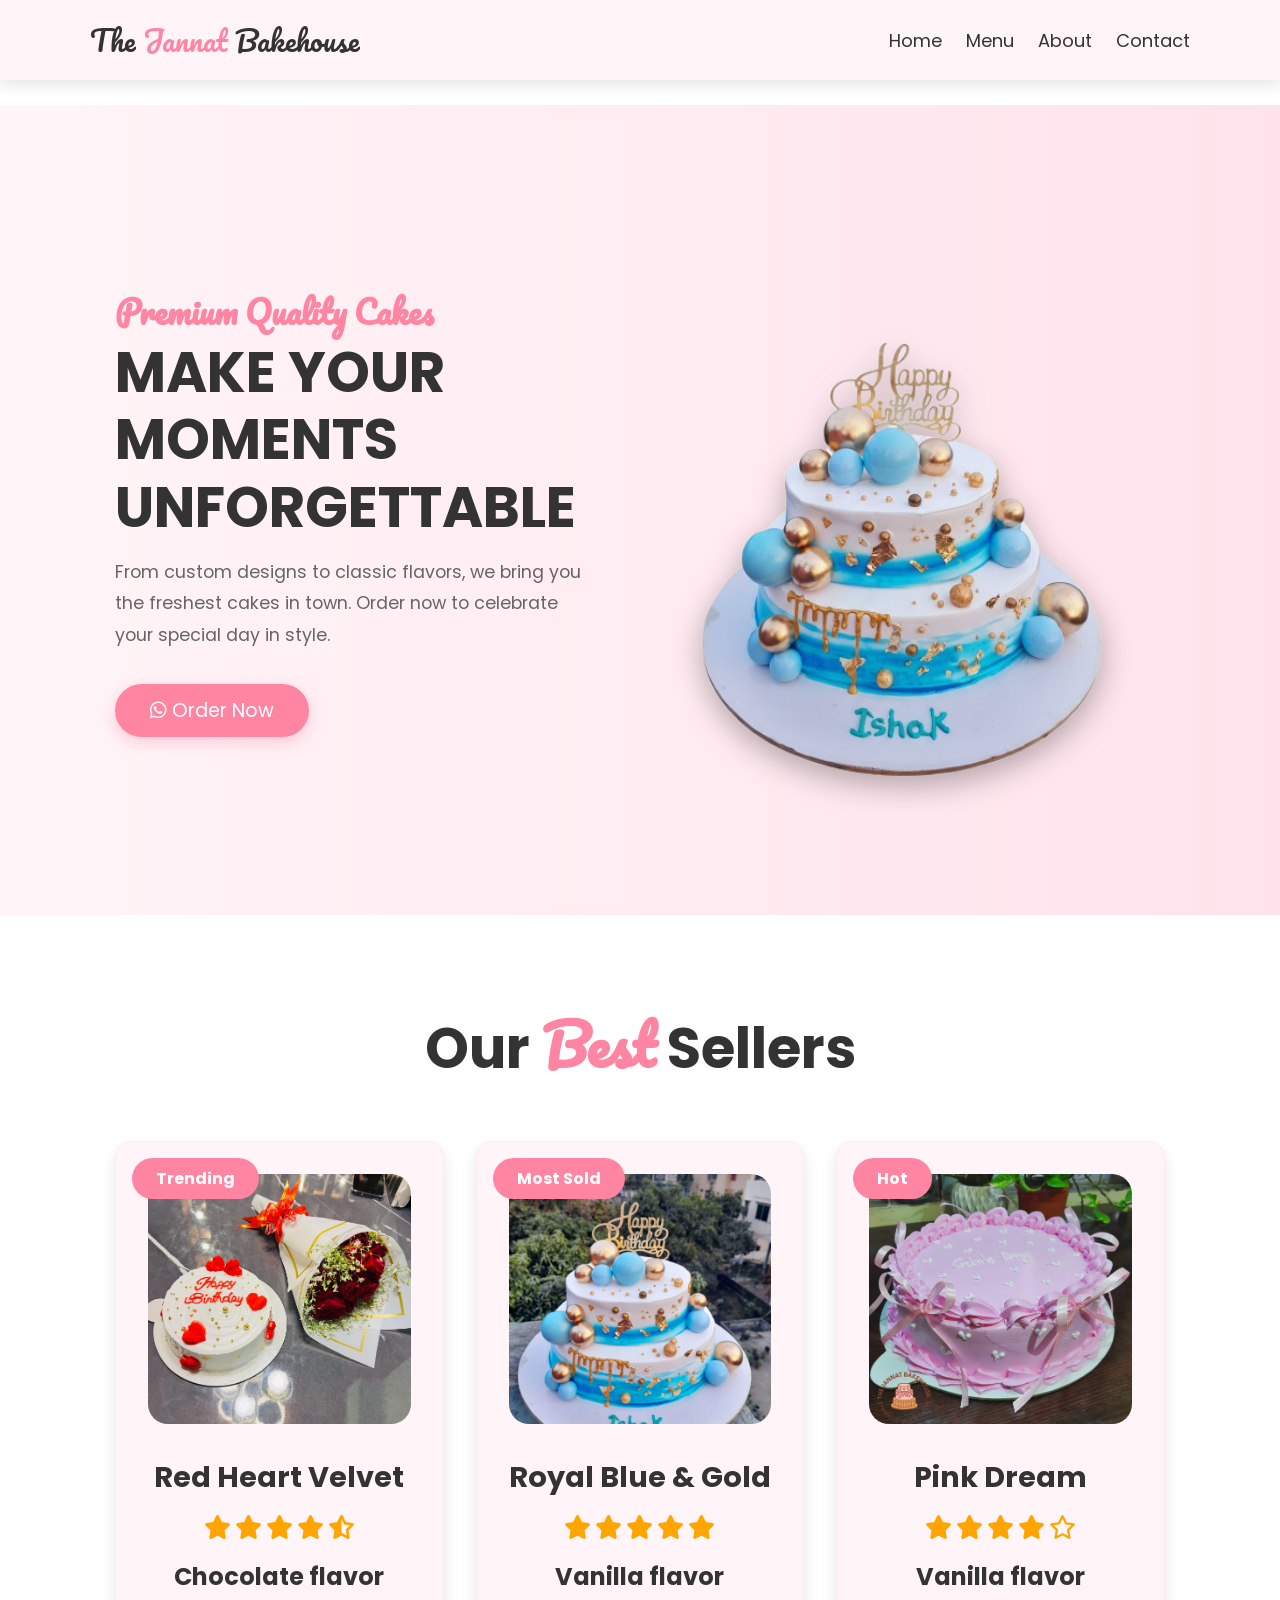
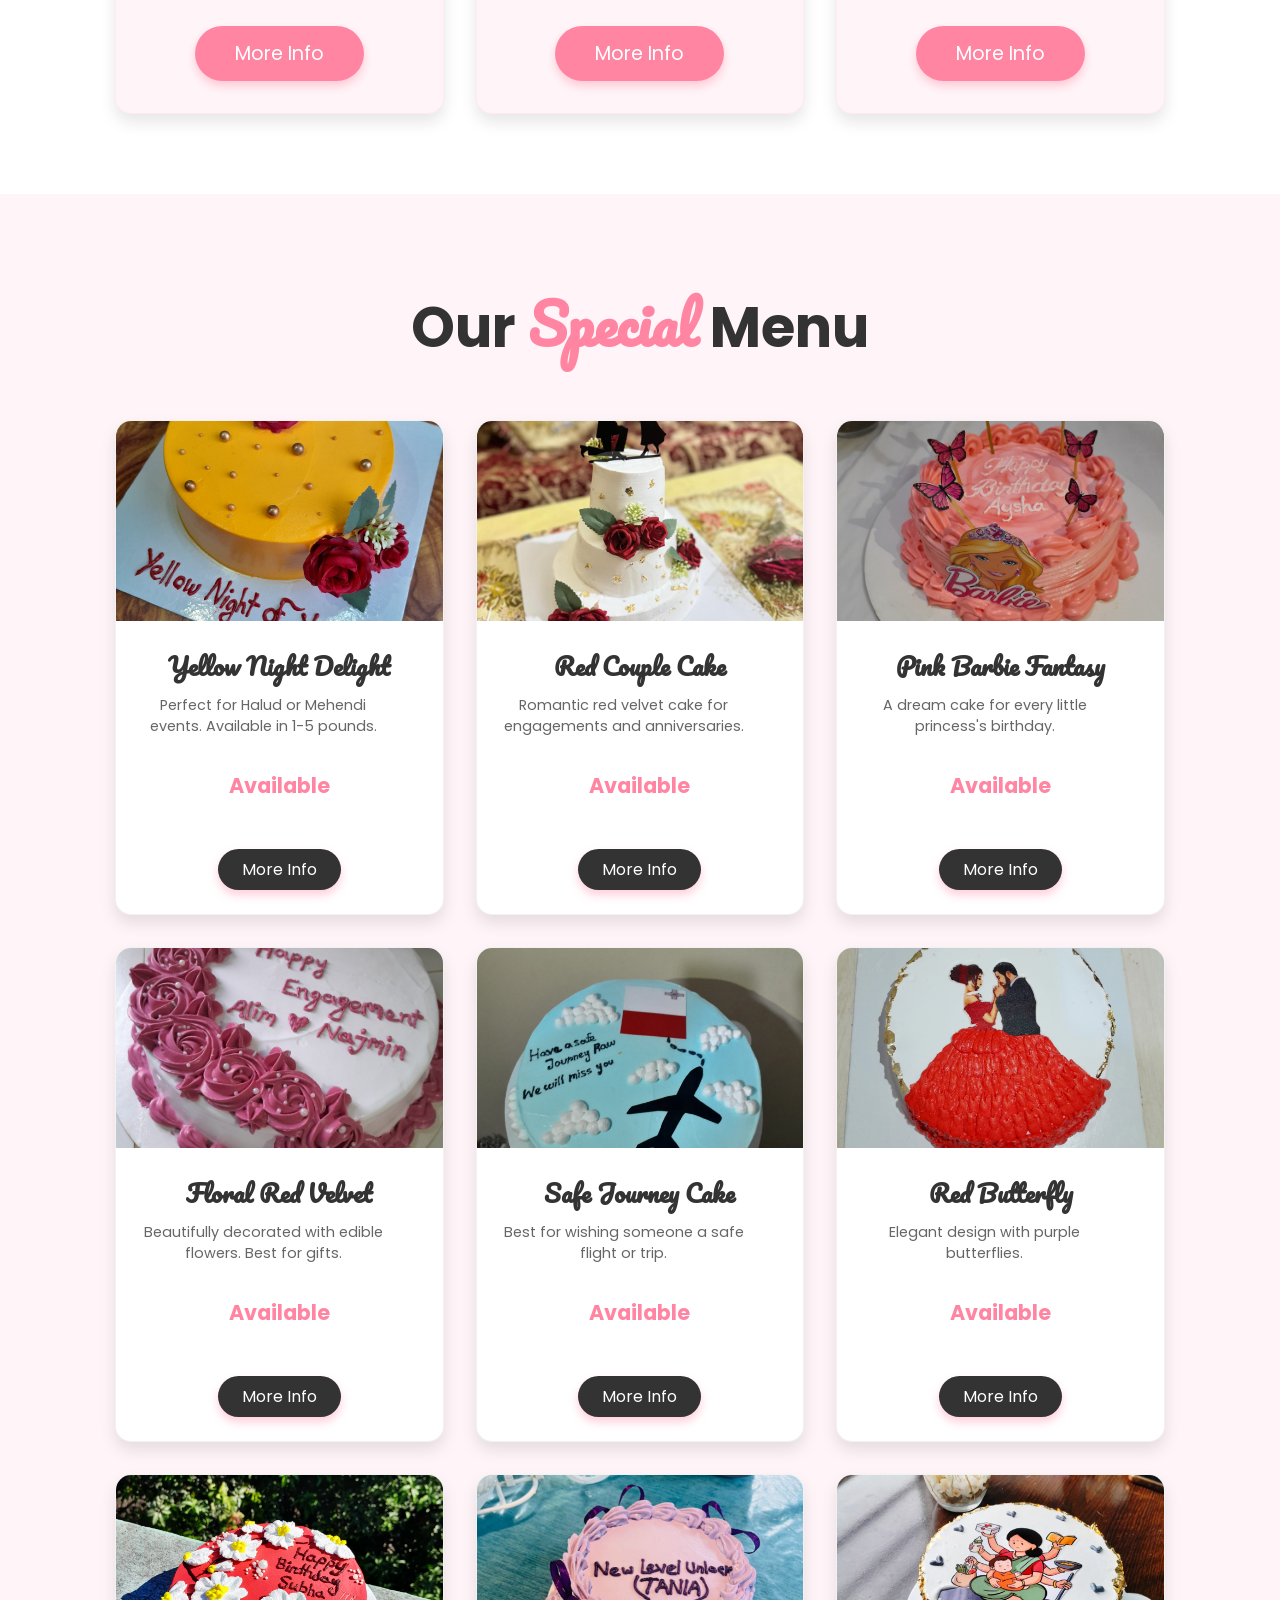
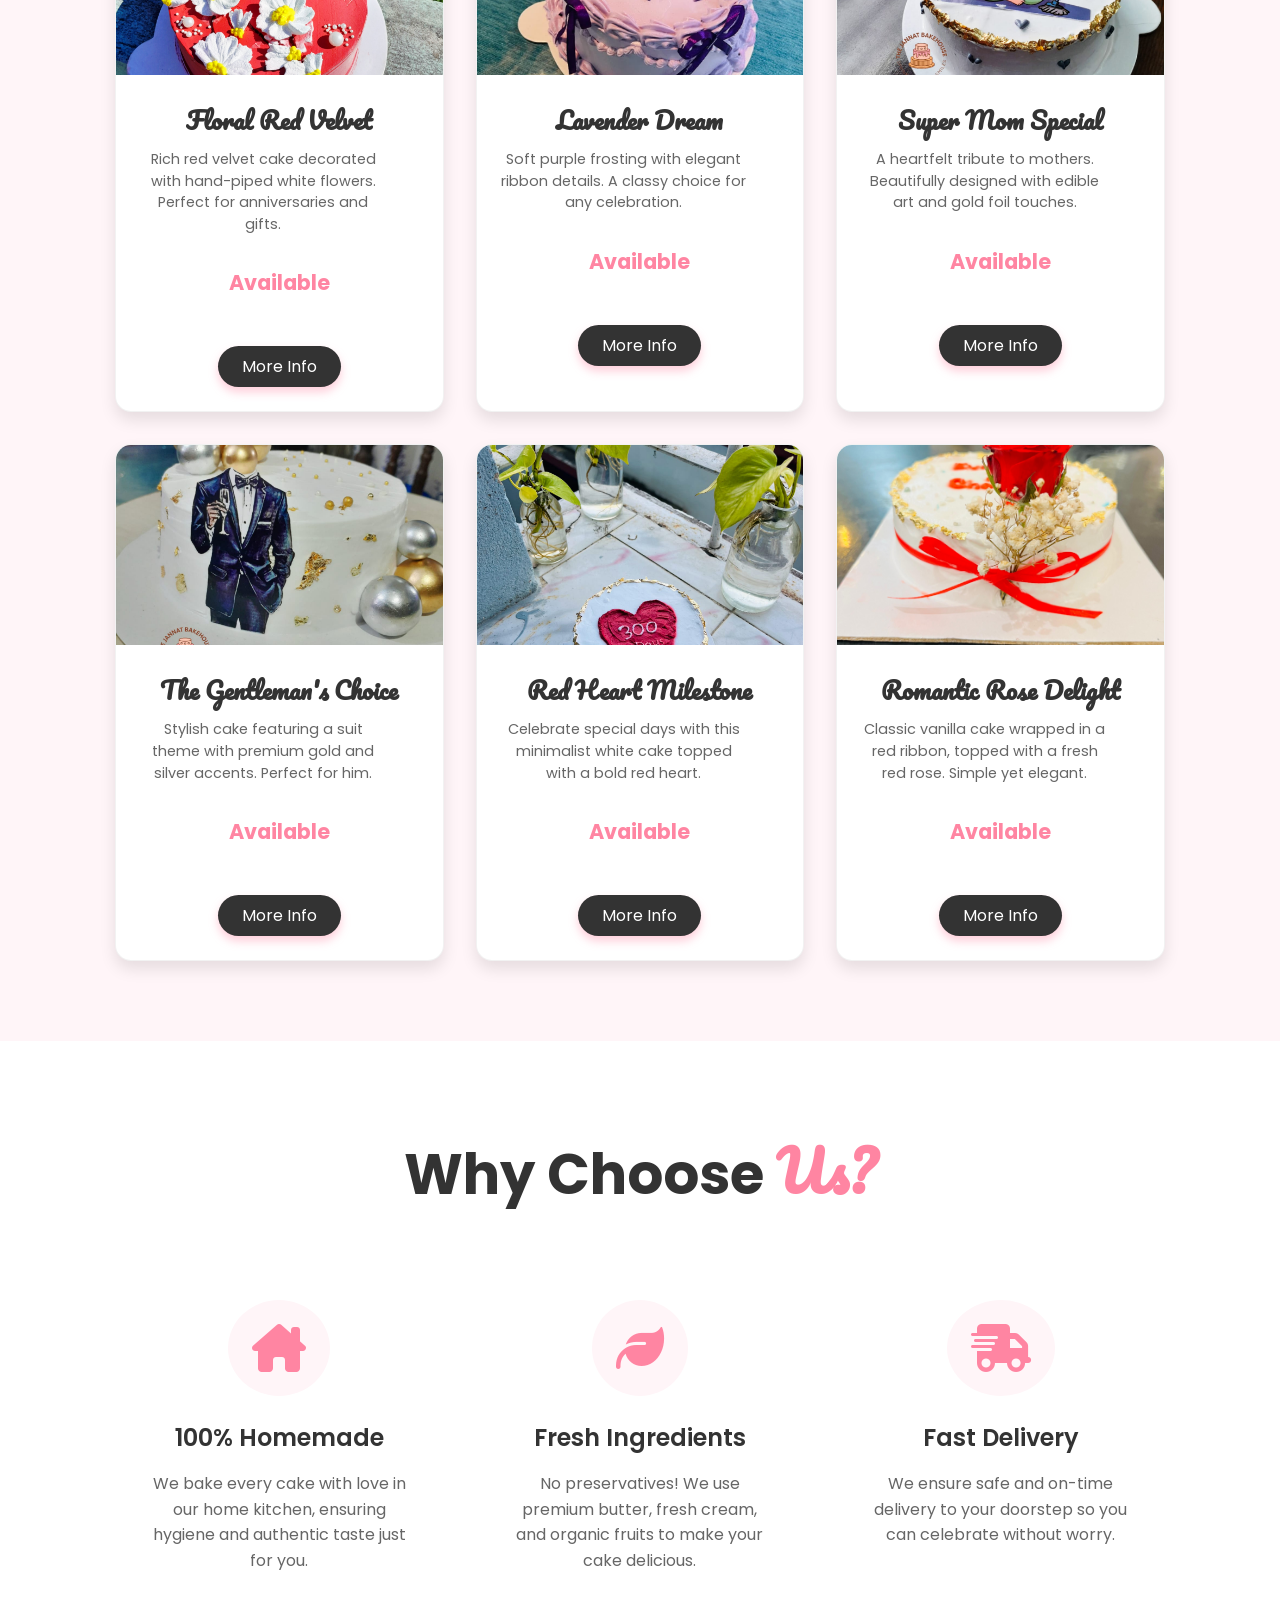
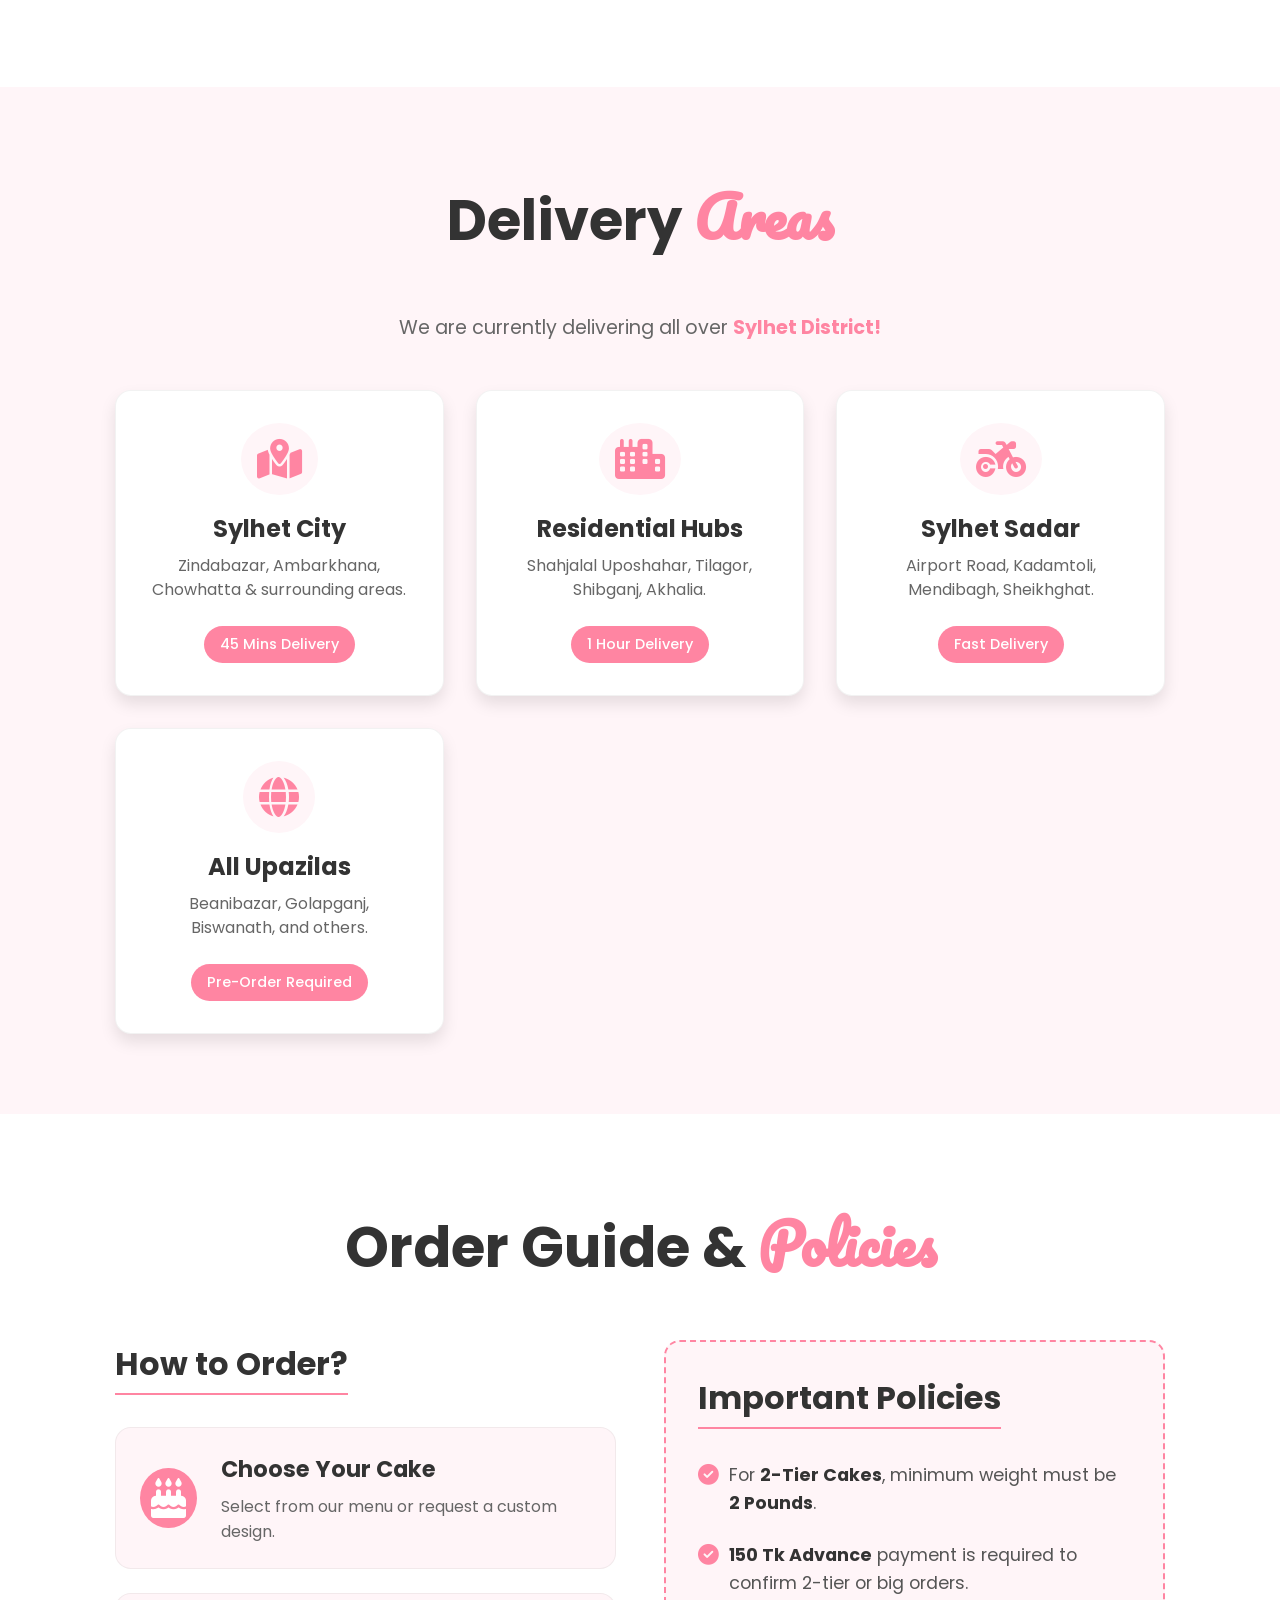
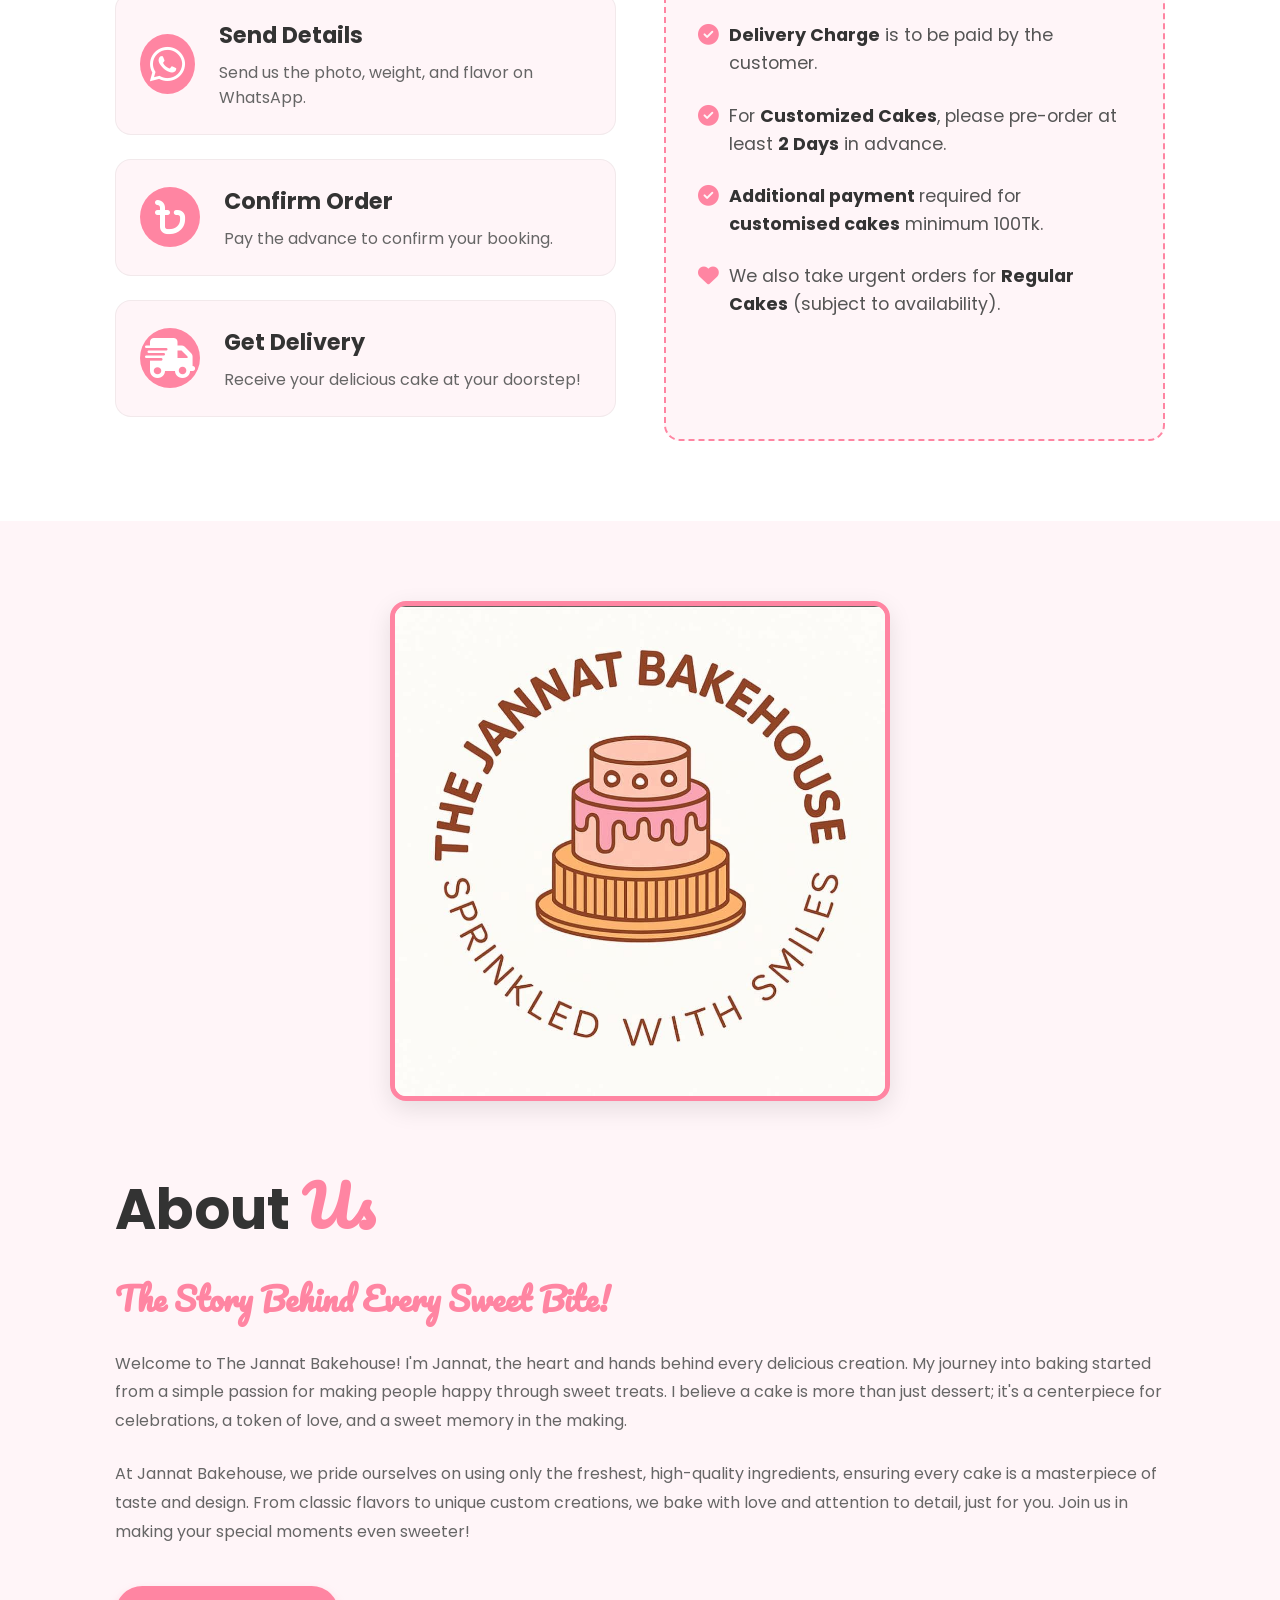
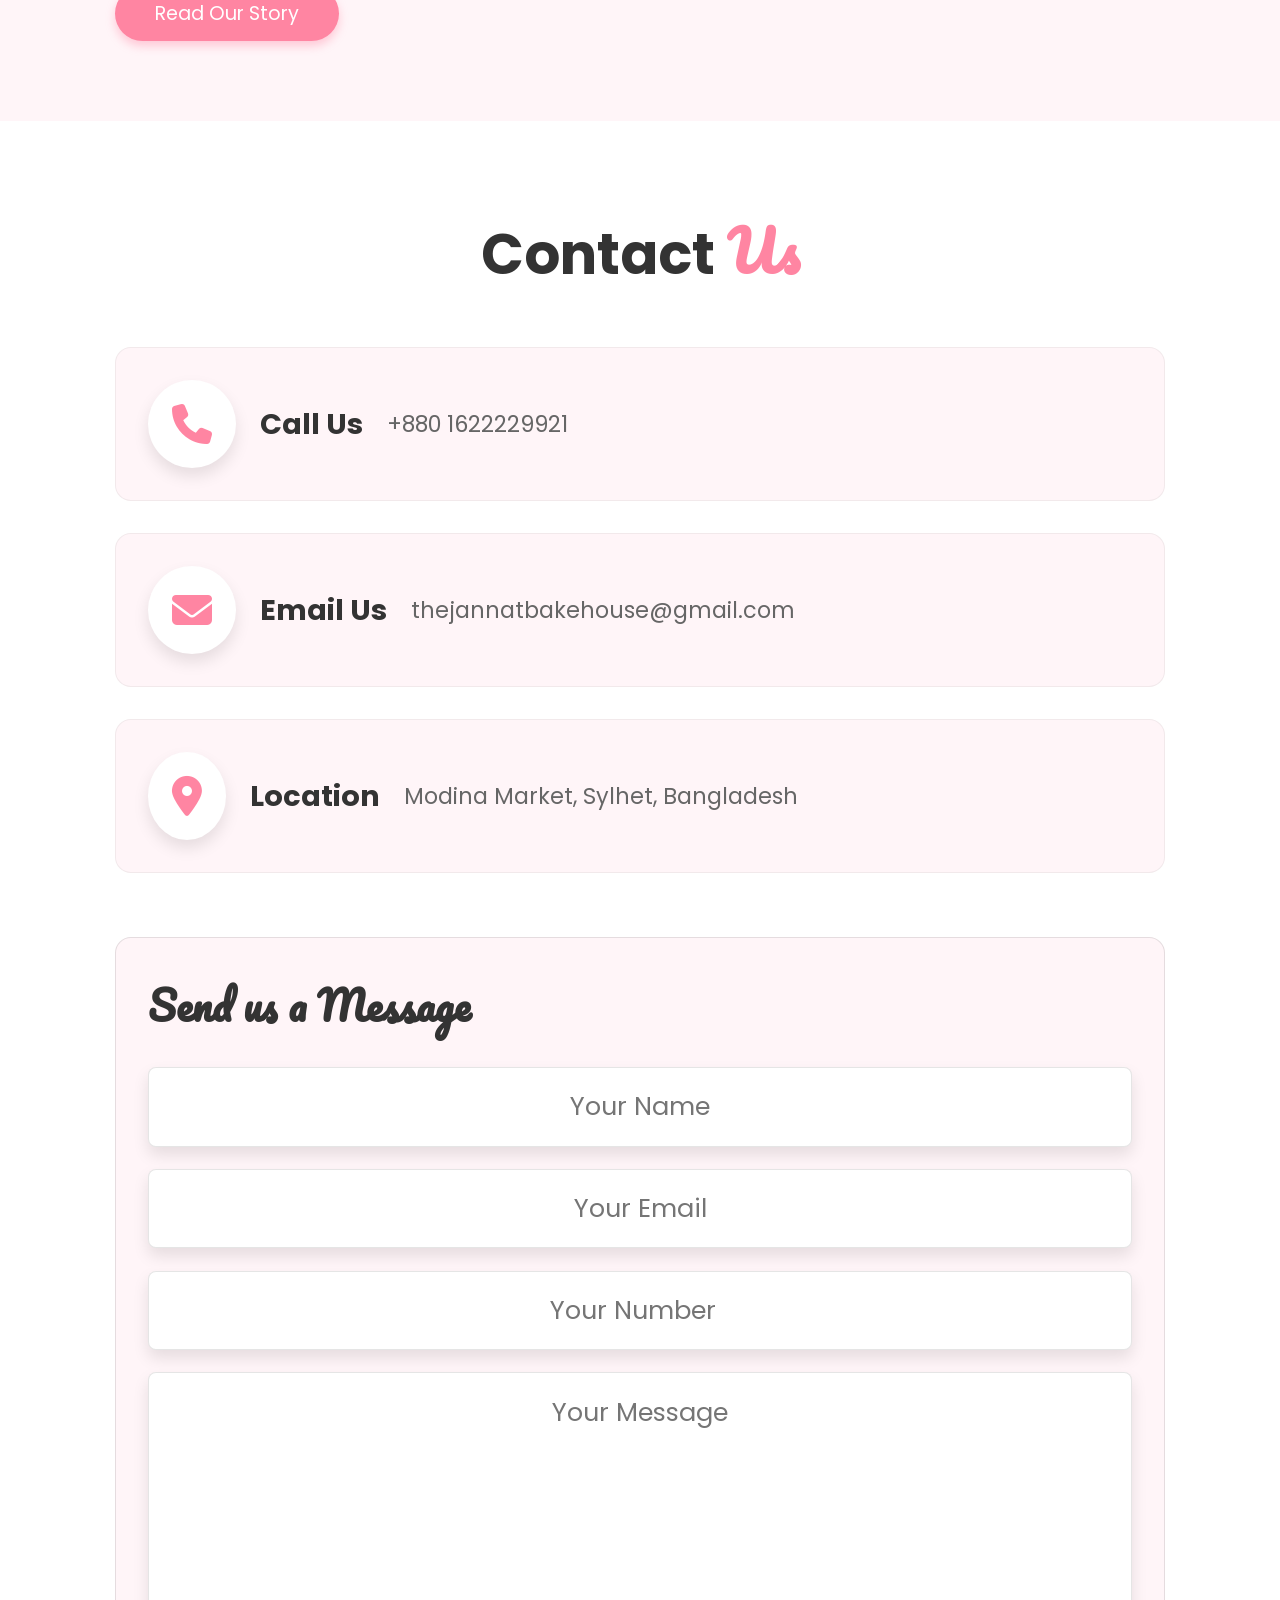
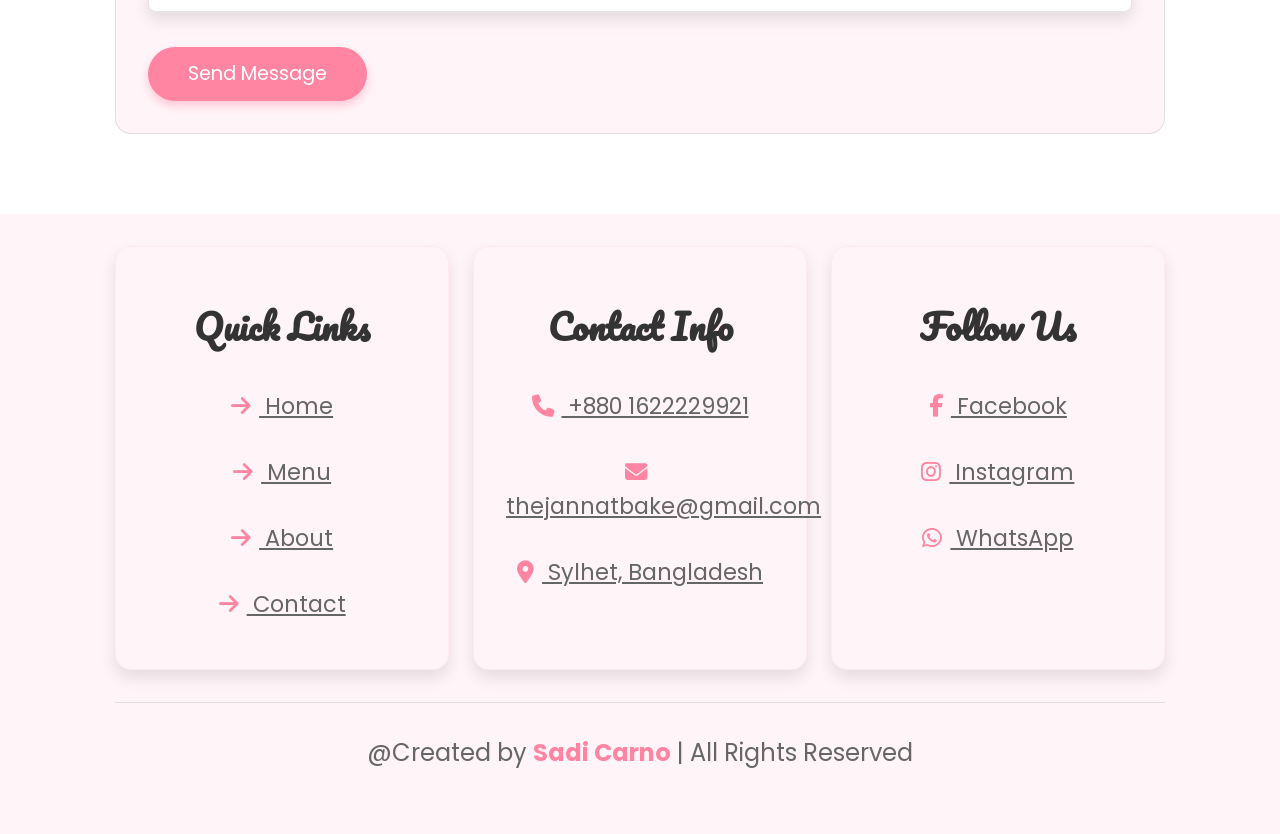
==== commit 2e8e8afb: "business description" ====
--- a/index.html
+++ b/index.html
@@ -3,6 +3,7 @@
   <head>
     <meta charset="UTF-8" />
     <meta name="viewport" content="width=device-width, initial-scale=1.0" />
+    <meta name="google-site-verification" content="google17ef646cf0bfee9e" />
     <title>The Jannat Bakehouse</title>
     <link rel="stylesheet" href="style.css" />
     <!-- FontAwesome -->
@@ -16,6 +17,50 @@
       rel="stylesheet"
     />
     <link rel="icon" href="cakelogo.jpeg" type="image/png" />
+    <>
+    <meta charset="UTF-8" />
+    <meta name="viewport" content="width=device-width, initial-scale=1.0" />
+
+    <!-- ১. টাইটেল (সবচেয়ে গুরুত্বপূর্ণ) -->
+    <title>The Jannat Bakehouse | Best Homemade Cake in Sylhet</title>
+
+    <!-- ২. মেটা ডেসক্রিপশন (সার্চ রেজাল্টে যা লেখা থাকে) -->
+    <meta
+      name="description"
+      content="Order delicious homemade cakes in Sylhet from The Jannat Bakehouse. We offer birthday cakes, wedding cakes, and custom designs with home delivery. 100% fresh and hygienic."
+    />
+
+    <!-- ৩. কি-ওয়ার্ডস (মানুষ যা লিখে সার্চ করে) -->
+    <meta
+      name="keywords"
+      content="Cake in Sylhet, Homemade Cake, Birthday Cake Sylhet, Jannat Bakehouse, Online Cake Order, Wedding Cake, Custom Cake Sylhet"
+    />
+
+    <!-- ৪. অথর (মালিকের নাম) -->
+    <meta name="author" content="The Jannat Bakehouse" />
+
+    <!-- ৫. সোশ্যাল মিডিয়া প্রিভিউ (ফেসবুকে লিংক শেয়ার করলে যা দেখাবে) -->
+    <meta
+      property="og:title"
+      content="The Jannat Bakehouse - Premium Cakes in Sylhet"
+    />
+    <meta
+      property="og:description"
+      content="Order the best homemade cakes online. Fresh, delicious, and customized just for you."
+    />
+    <meta
+      property="og:image"
+      content="https://mashababy14-cmyk.github.io/Thejannat-bakehouse/hero%20png.png"
+    />
+    <meta
+      property="og:url"
+      content="https://mashababy14-cmyk.github.io/Thejannat-bakehouse/"
+    />
+
+    <!-- আইকন এবং স্টাইল লিংক -->
+    <link rel="icon" href="cakelogo.jpeg" type="image/png" />
+    <link rel="stylesheet" href="style.css" />
+    <!-- ... বাকি লিংকগুলো ... -->
   </head>
   <body>
     <!-- Preloader Section -->
@@ -280,7 +325,7 @@
         </div>
         <div class="menu-box">
           <div class="image">
-            <img src="menu12.jpeg" alt="Travel Theme Cake" />
+            <img src="menu12.jpeg" alt="Lavender Dream" />
           </div>
           <div class="content">
             <h3>Lavender Dream</h3>
@@ -299,7 +344,7 @@
         </div>
         <div class="menu-box">
           <div class="image">
-            <img src="menu13.jpeg" alt="Travel Theme Cake" />
+            <img src="menu13.jpeg" alt="Super Mom Special" />
           </div>
           <div class="content">
             <h3>Super Mom Special</h3>
@@ -318,7 +363,7 @@
         </div>
         <div class="menu-box">
           <div class="image">
-            <img src="menu14.jpeg" alt="Travel Theme Cake" />
+            <img src="menu14.jpeg" alt="The Gentleman's Choice" />
           </div>
           <div class="content">
             <h3>The Gentleman's Choice</h3>
@@ -337,7 +382,7 @@
         </div>
         <div class="menu-box">
           <div class="image">
-            <img src="menu15.jpeg" alt="Travel Theme Cake" />
+            <img src="menu15.jpeg" alt="Red Heart Milestone" />
           </div>
           <div class="content">
             <h3>Red Heart Milestone</h3>
@@ -357,7 +402,7 @@
 
         <div class="menu-box">
           <div class="image">
-            <img src="menu9.jpg" alt="Travel Theme Cake" />
+            <img src="menu9.jpg" alt="Romantic Rose Delight" />
           </div>
           <div class="content">
             <h3>Romantic Rose Delight</h3>
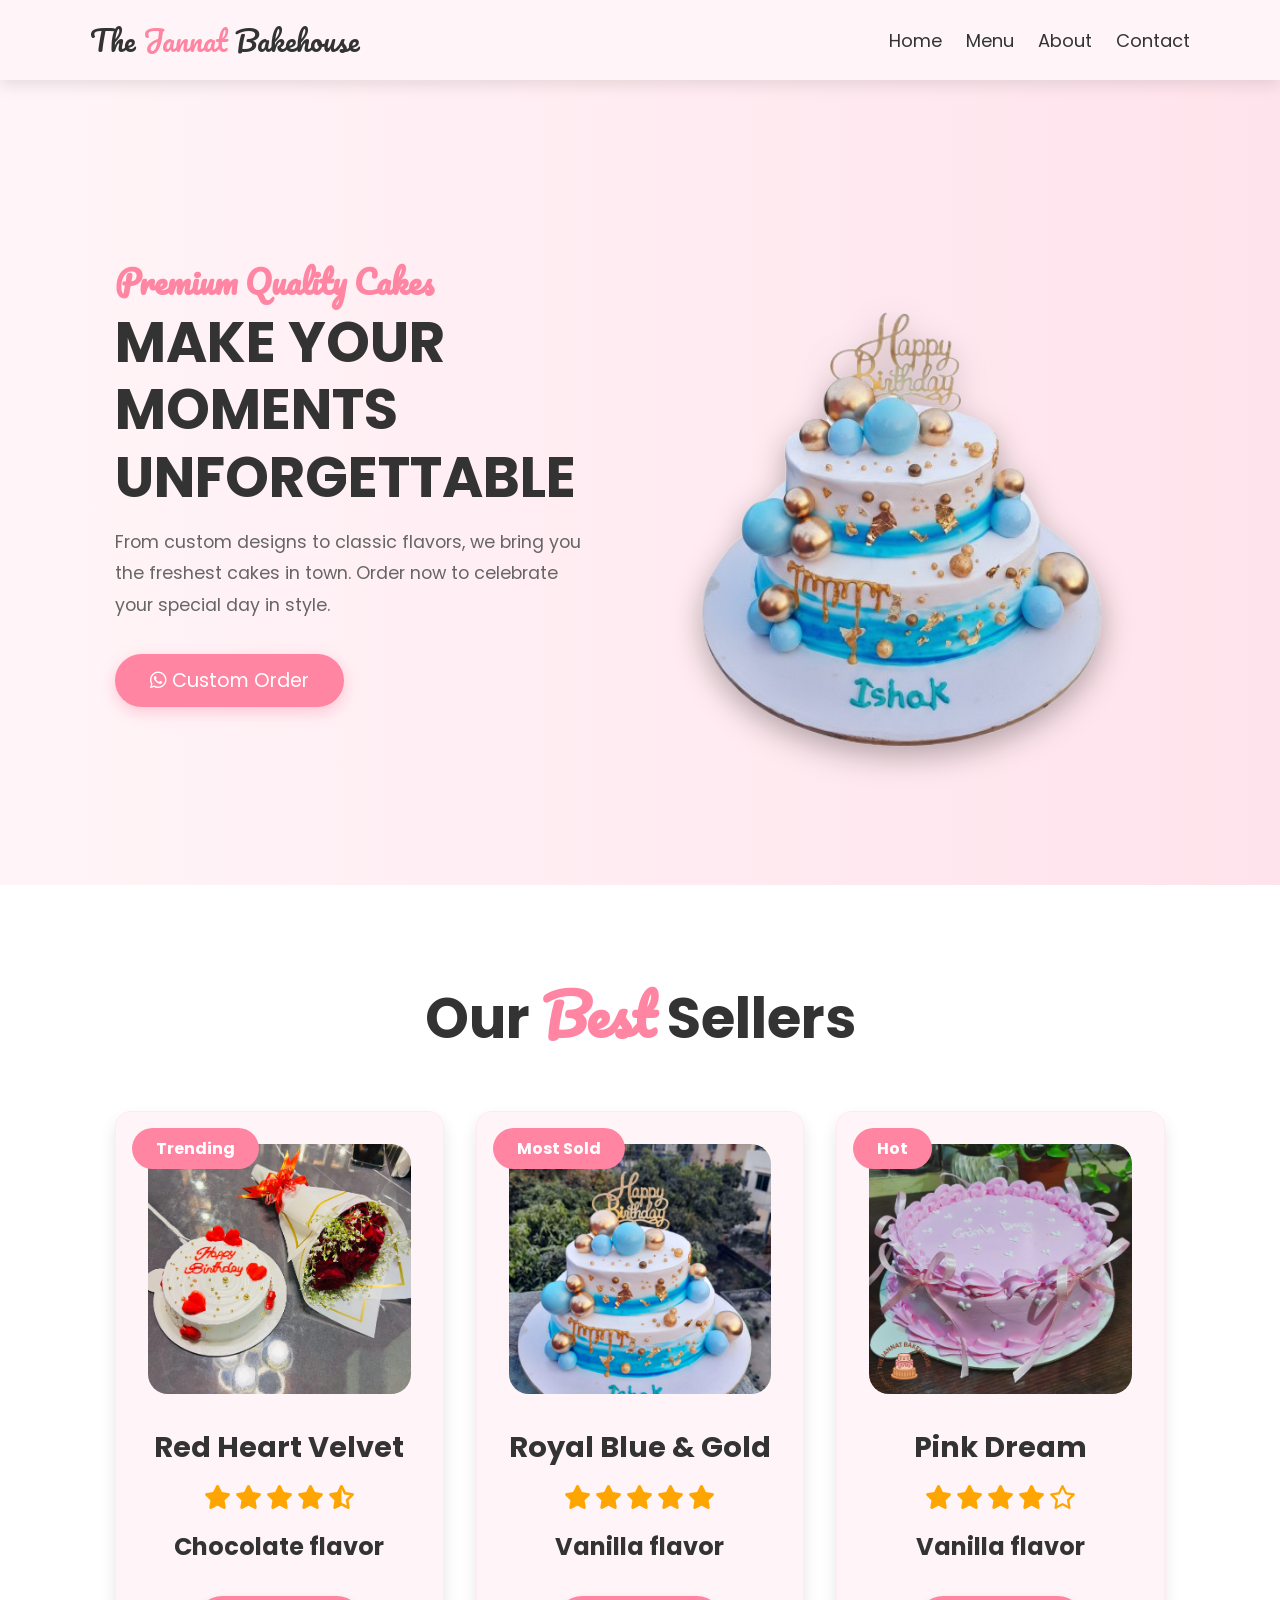
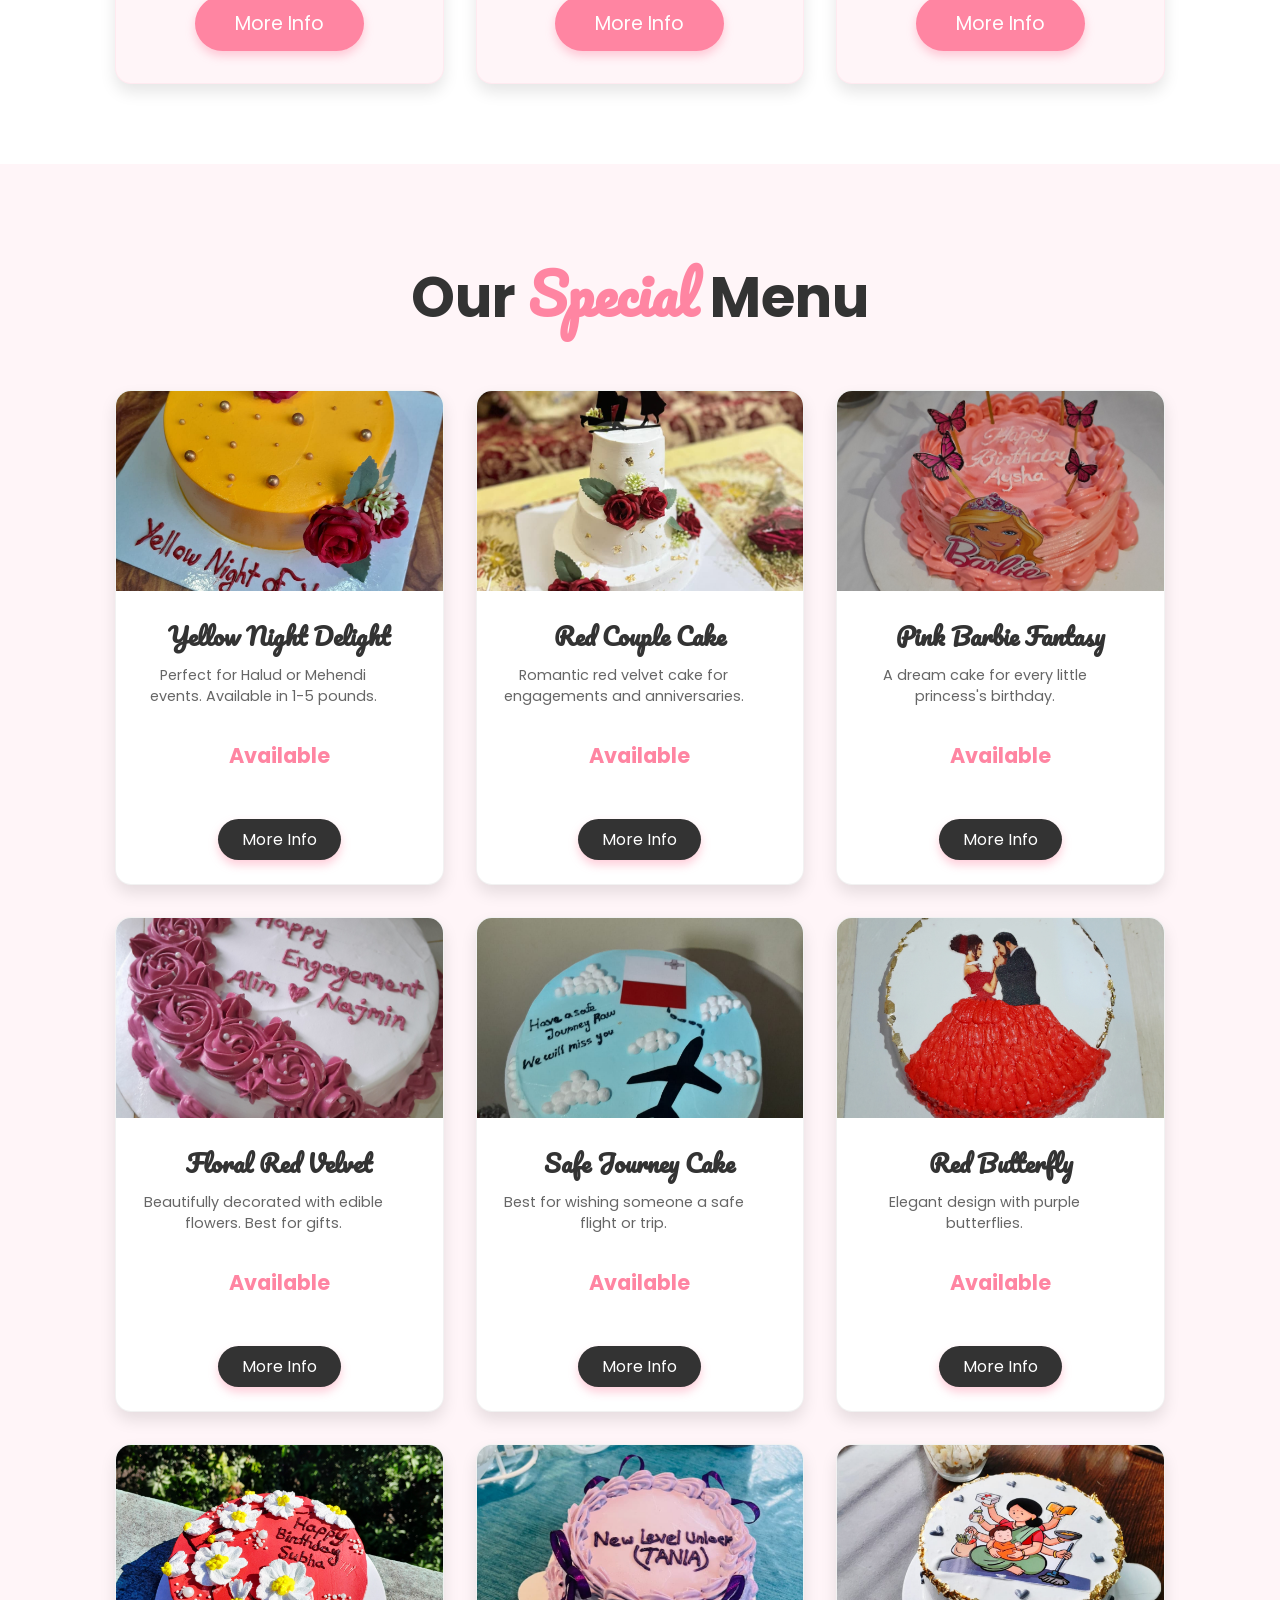
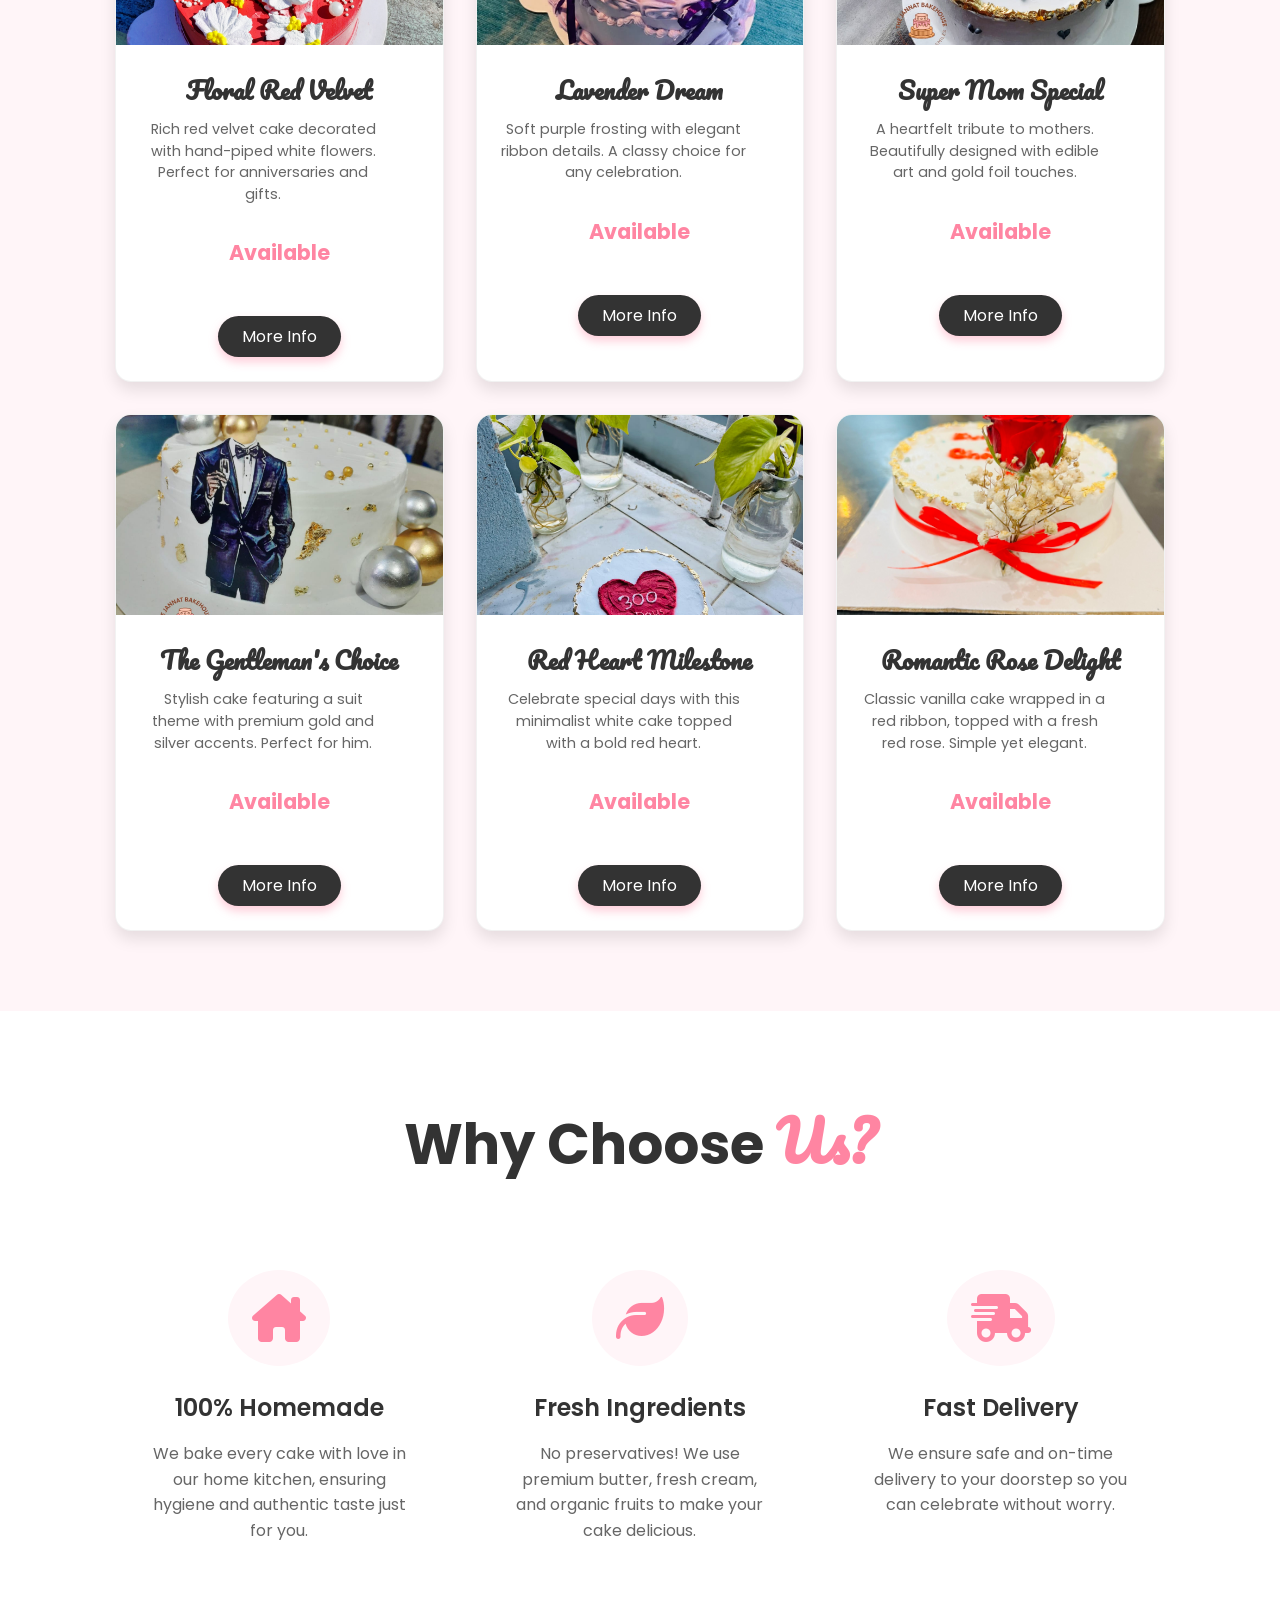
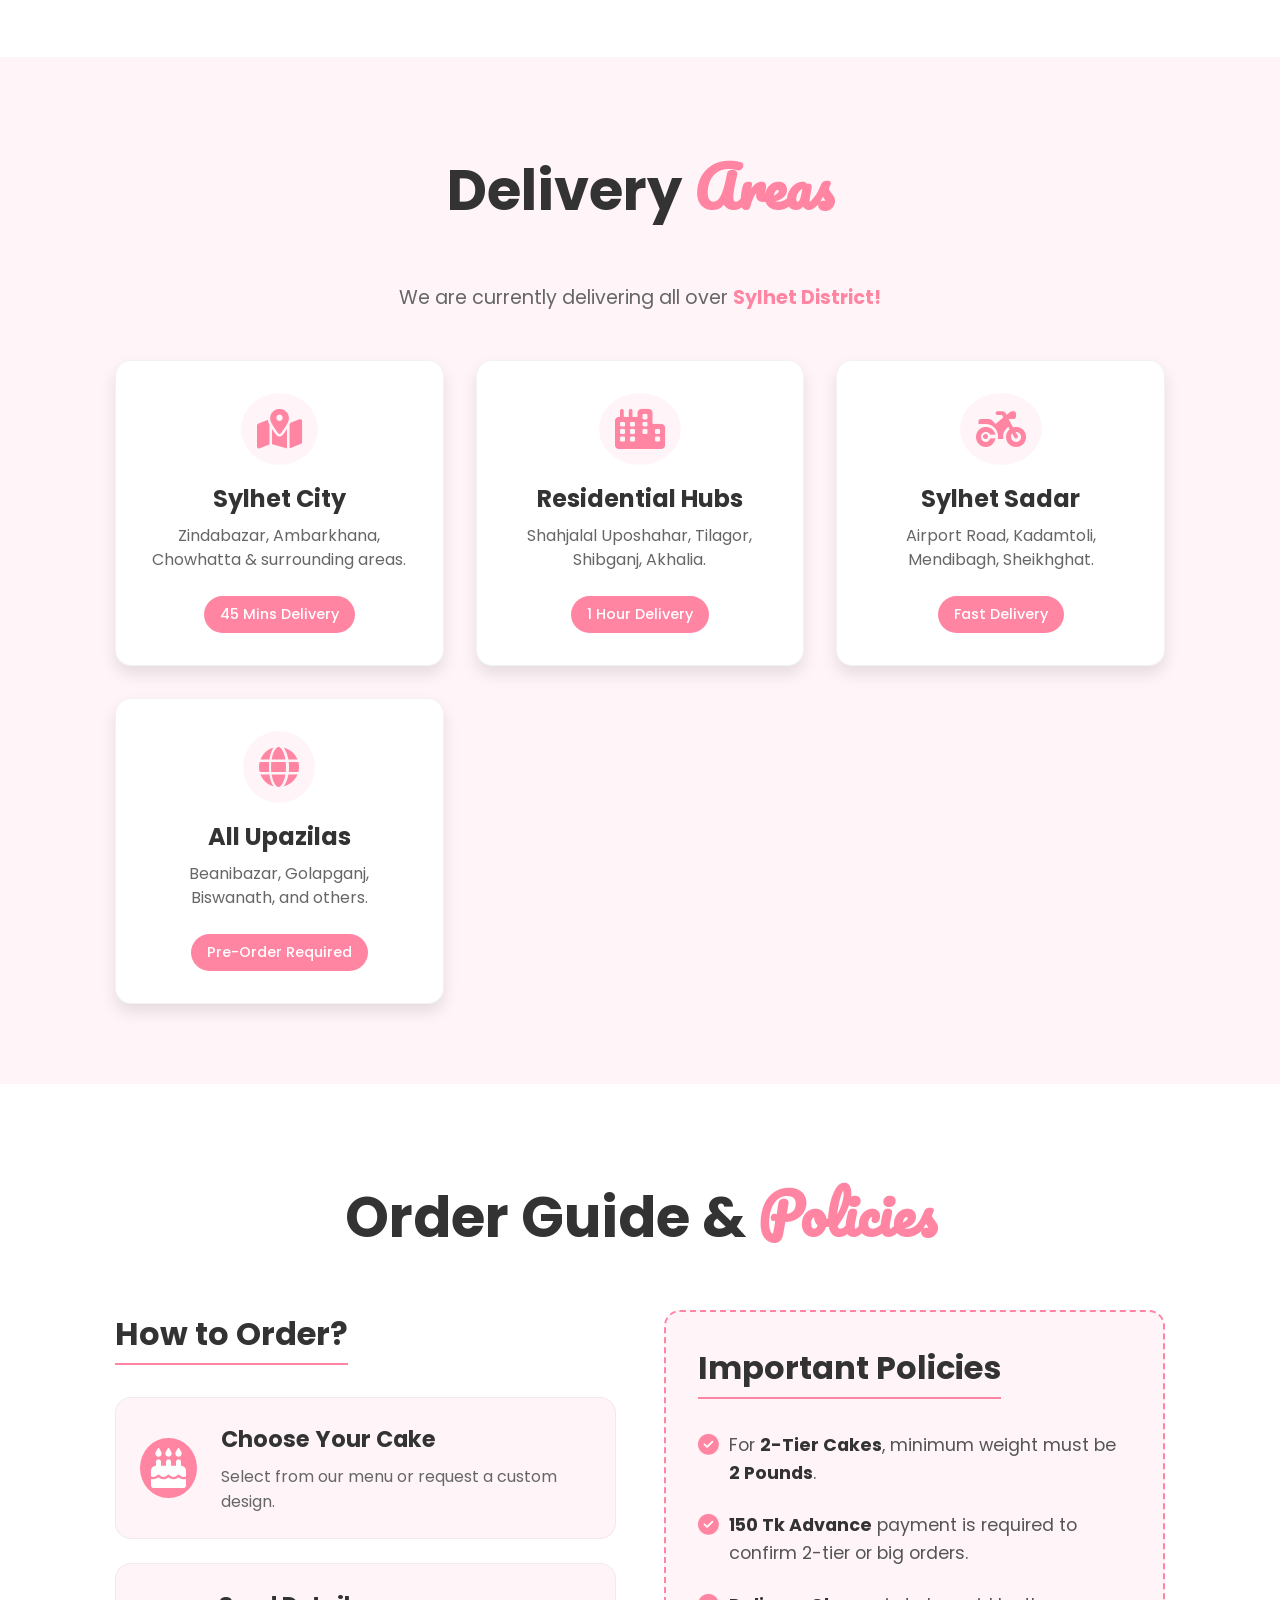
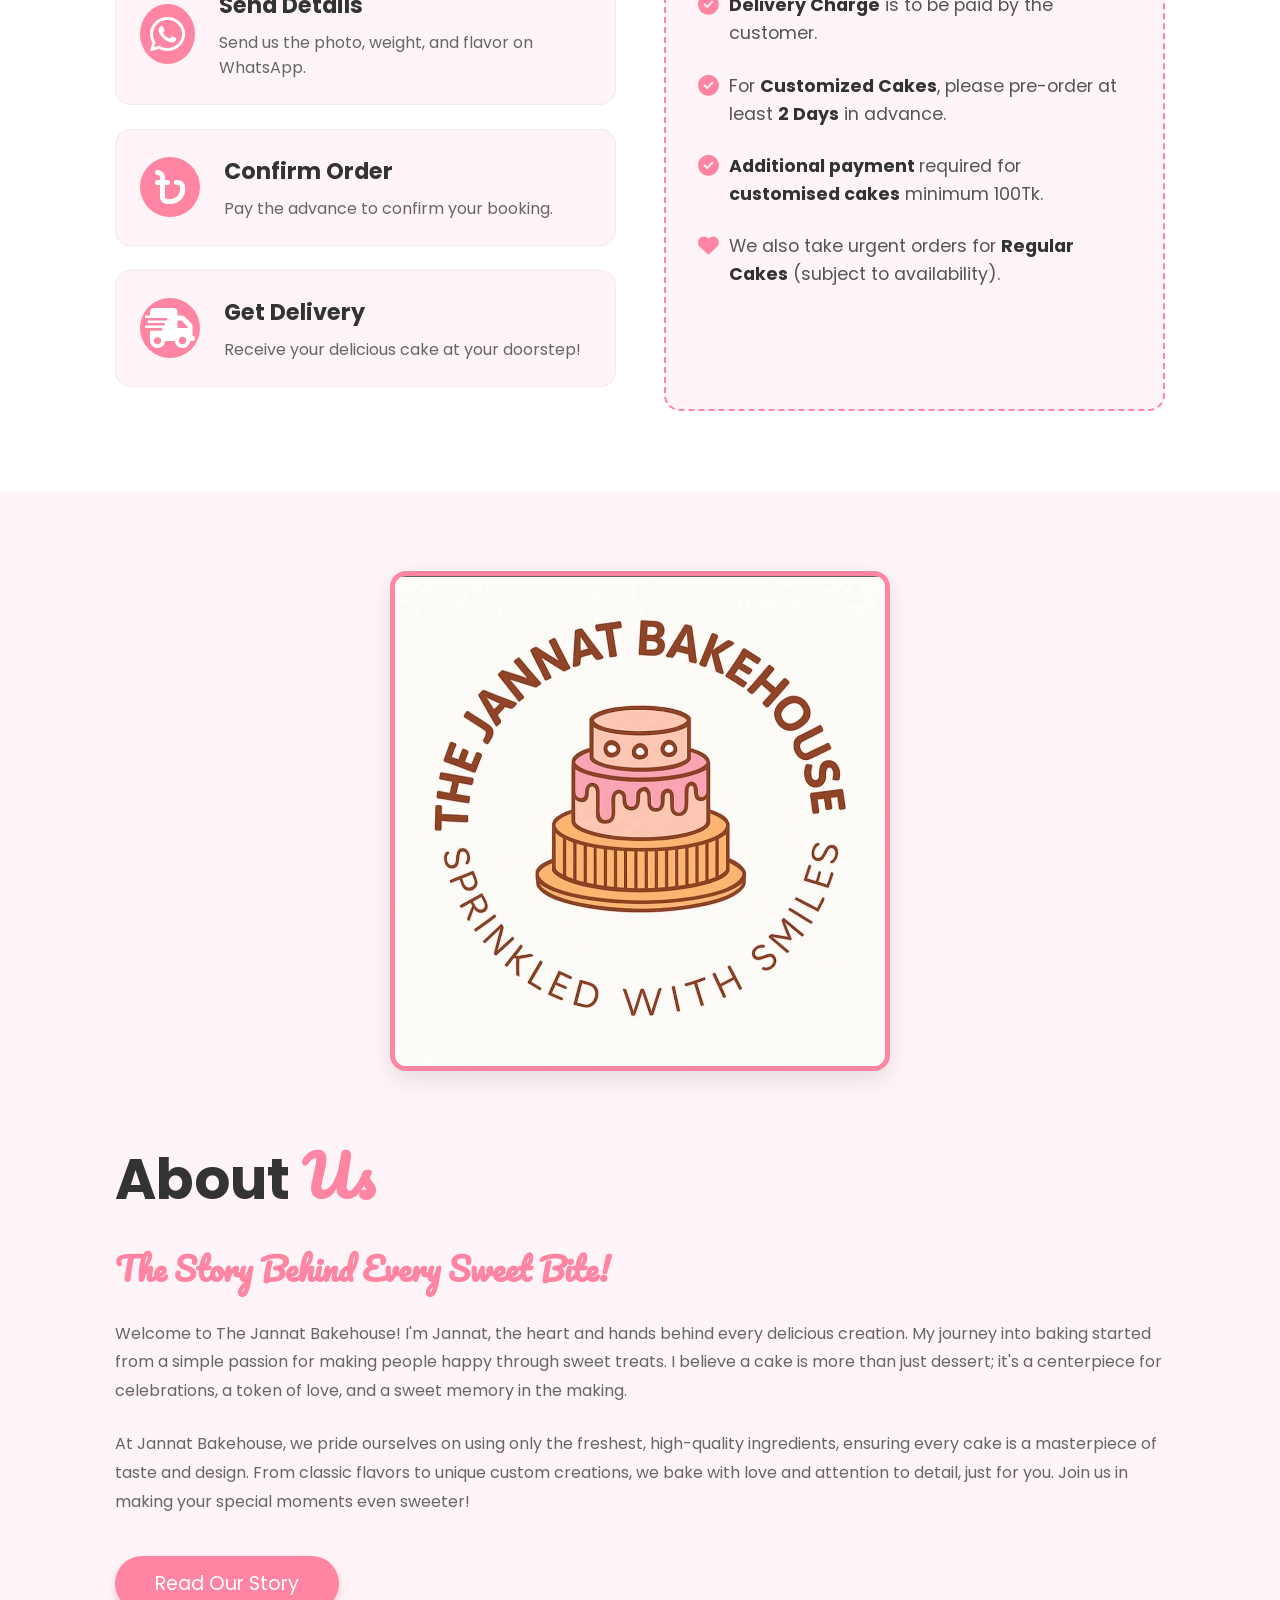
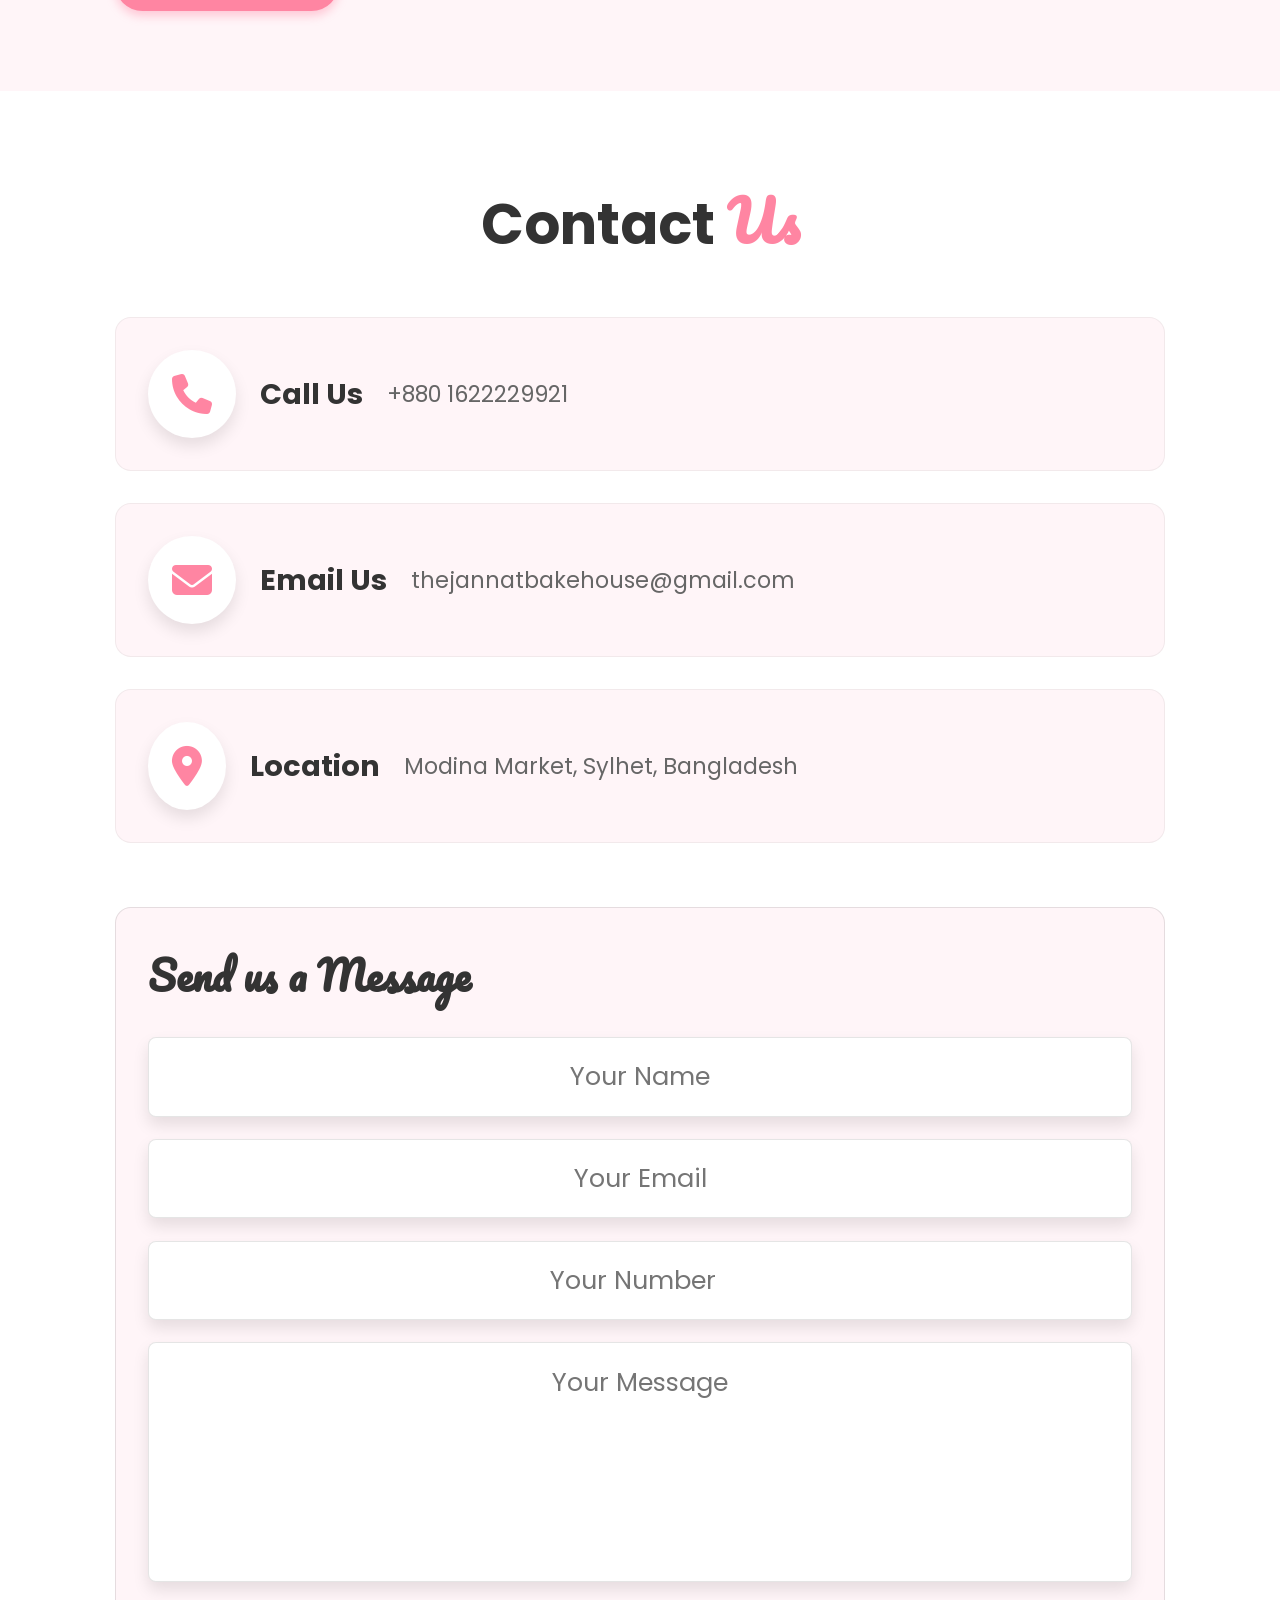
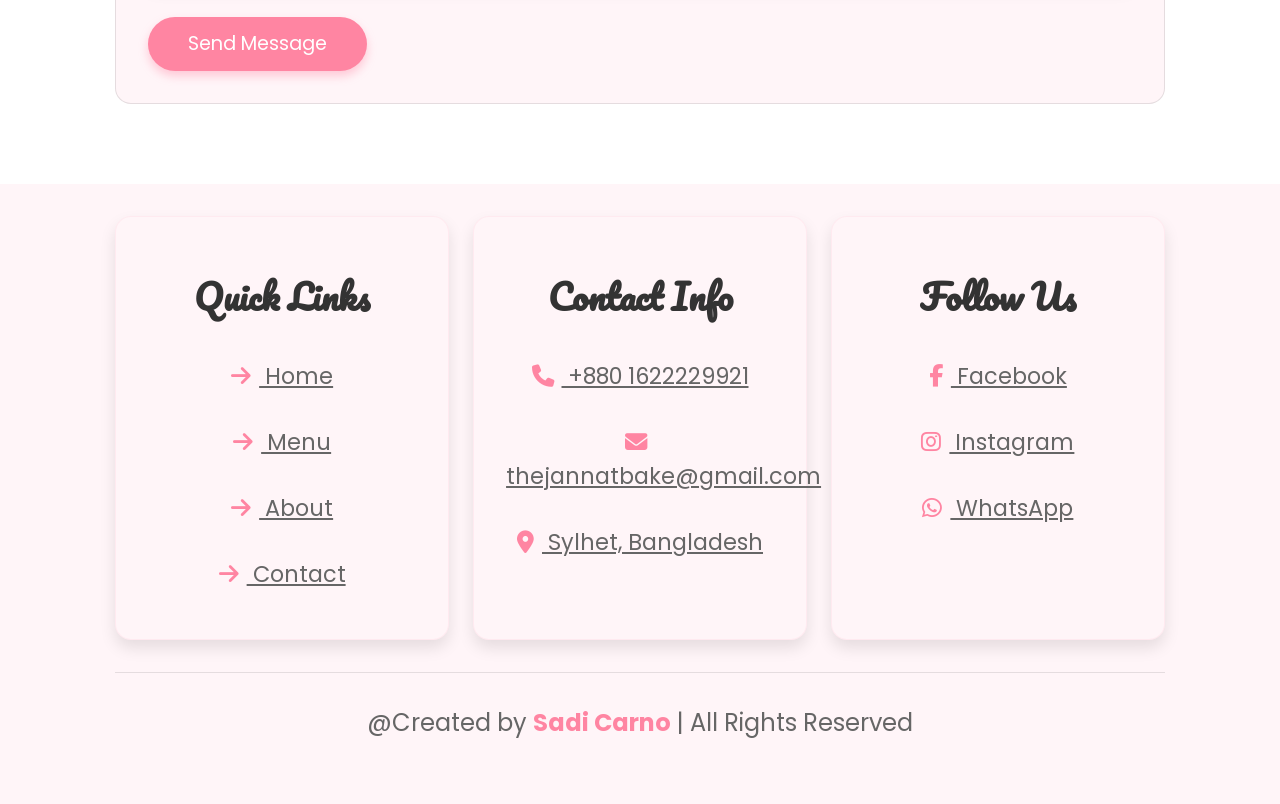
==== commit c7317382: "Add files via upload" ====
--- a/index.html
+++ b/index.html
@@ -1,4 +1,4 @@
-<!DOCTYPE html>
+<!doctype html>
 <html lang="en">
   <head>
     <meta charset="UTF-8" />
@@ -72,19 +72,18 @@
       </div>
     </div>
     <!-- Navbar -->
-    <header class="header" id="header">
+    <header class="header">
       <div class="logo">
-        <a href="#">The <span id="pink">Jannat</span> Bakehouse</a>
-      </div>
+        <a href="index.html">The <span id="pink">Jannat</span> Bakehouse</a>
+      </div>
+
       <nav class="navbar">
-        <a href="#header">Home</a>
-        <a href="#menu">Menu</a>
-        <a href="#about">About</a>
-        <a href="#contact">Contact</a>
+        <a href="index.html">Home</a>
+        <a href="index.html#menu">Menu</a>
+        <a href="index.html#about">About</a>
+        <a href="index.html#contact">Contact</a>
       </nav>
-      <div class="icon"><i class="fa-solid fa-bars"></i></div>
     </header>
-
     <!-- Hero Section -->
     <section class="hero" id="home">
       <!-- বাম পাশ: লেখা -->
@@ -100,7 +99,7 @@
             href="https://wa.me/8801622229921?text=I want to order this cake"
             class="btn-whatsapp"
           >
-            <i class="fa-brands fa-whatsapp"></i> Order Now
+            <i class="fa-brands fa-whatsapp"></i> Custom Order
           </a>
         </button>
       </div>
@@ -135,7 +134,14 @@
           <div class="price">Chocolate flavor</div>
           <button
             class="btn"
-            onclick="showDetails('tranding.jpeg', 'Red Heart Velvet', '750 Tk / pound',  'Available weight and flavor .')"
+            onclick="
+              showDetails(
+                'tranding.jpeg',
+                'Red Heart Velvet',
+                '750 Tk / pound',
+                'Available weight and flavor .',
+              )
+            "
           >
             More Info
           </button>
@@ -158,7 +164,14 @@
           <div class="price">Vanilla flavor</div>
           <button
             class="btn"
-            onclick="showDetails('most sell.jpeg', 'Royal Blue & Gold', '1400 Tk', 'Available weight and flavor ')"
+            onclick="
+              showDetails(
+                'most sell.jpeg',
+                'Royal Blue & Gold',
+                '1400 Tk',
+                'Available weight and flavor ',
+              )
+            "
           >
             More Info
           </button>
@@ -181,7 +194,14 @@
 
           <button
             class="btn"
-            onclick="showDetails('hot.jpeg', 'Pink Dream', '950 Tk / pound', 'Available weight and flavor.')"
+            onclick="
+              showDetails(
+                'hot.jpeg',
+                'Pink Dream',
+                '950 Tk / pound',
+                'Available weight and flavor.',
+              )
+            "
           >
             More Info
           </button>
@@ -207,7 +227,14 @@
             <!-- 👇 JS Logic Added Here -->
             <button
               class="btn"
-              onclick="showDetails('menu2.jpeg', 'Yellow Night Delight', '800 Tk / pound', 'Perfect for Halud or Mehendi events. Available in 1-5 pounds.')"
+              onclick="
+                showDetails(
+                  'menu2.jpeg',
+                  'Yellow Night Delight',
+                  '800 Tk / pound',
+                  'Perfect for Halud or Mehendi events. Available in 1-5 pounds.',
+                )
+              "
             >
               More Info
             </button>
@@ -225,7 +252,14 @@
             <div class="price">Available</div>
             <button
               class="btn"
-              onclick="showDetails('menu1.jpeg', 'Red Couple Cake', '1200 Tk / pound', 'Romantic red velvet cake for engagements and anniversaries.')"
+              onclick="
+                showDetails(
+                  'menu1.jpeg',
+                  'Red Couple Cake',
+                  '1200 Tk / pound',
+                  'Romantic red velvet cake for engagements and anniversaries.',
+                )
+              "
             >
               More Info
             </button>
@@ -243,7 +277,14 @@
             <div class="price">Available</div>
             <button
               class="btn"
-              onclick="showDetails('menu4.jpg', 'Pink Barbie Fantasy', '1000 Tk / pound', 'A dream cake for every little princess\'s birthday.')"
+              onclick="
+                showDetails(
+                  'menu4.jpg',
+                  'Pink Barbie Fantasy',
+                  '1000 Tk / pound',
+                  'A dream cake for every little princess\'s birthday.',
+                )
+              "
             >
               More Info
             </button>
@@ -261,7 +302,14 @@
             <div class="price">Available</div>
             <button
               class="btn"
-              onclick="showDetails('menu5.jpg', 'Floral Red Velvet', '900 Tk / pound', 'Beautifully decorated with edible flowers. Best for gifts.')"
+              onclick="
+                showDetails(
+                  'menu5.jpg',
+                  'Floral Red Velvet',
+                  '900 Tk / pound',
+                  'Beautifully decorated with edible flowers. Best for gifts.',
+                )
+              "
             >
               More Info
             </button>
@@ -279,7 +327,14 @@
             <div class="price">Available</div>
             <button
               class="btn"
-              onclick="showDetails('menu3.jpeg', 'Safe Journey Cake', '1100 Tk / pound', 'Best for wishing someone a safe flight or trip.')"
+              onclick="
+                showDetails(
+                  'menu3.jpeg',
+                  'Safe Journey Cake',
+                  '1100 Tk / pound',
+                  'Best for wishing someone a safe flight or trip.',
+                )
+              "
             >
               More Info
             </button>
@@ -297,7 +352,14 @@
             <div class="price">Available</div>
             <button
               class="btn"
-              onclick="showDetails('menu7.jpg', 'red Butterfly', '950 Tk / pound', 'Elegant design with purple butterflies.')"
+              onclick="
+                showDetails(
+                  'menu7.jpg',
+                  'red Butterfly',
+                  '950 Tk / pound',
+                  'Elegant design with purple butterflies.',
+                )
+              "
             >
               More Info
             </button>
@@ -317,7 +379,14 @@
             <div class="price">Available</div>
             <button
               class="btn"
-              onclick="showDetails('menu8.jpg', 'Floral Red Velvet', '1100 Tk / pound', 'Best for wishing someone a safe flight or trip.')"
+              onclick="
+                showDetails(
+                  'menu8.jpg',
+                  'Floral Red Velvet',
+                  '1100 Tk / pound',
+                  'Best for wishing someone a safe flight or trip.',
+                )
+              "
             >
               More Info
             </button>
@@ -336,7 +405,14 @@
             <div class="price">Available</div>
             <button
               class="btn"
-              onclick="showDetails('menu12.jpeg', 'Lavender Dream', '1100 Tk / pound', 'Soft purple frosting with elegant ribbon details. A classy choice for any celebration.')"
+              onclick="
+                showDetails(
+                  'menu12.jpeg',
+                  'Lavender Dream',
+                  '1100 Tk / pound',
+                  'Soft purple frosting with elegant ribbon details. A classy choice for any celebration.',
+                )
+              "
             >
               More Info
             </button>
@@ -355,7 +431,14 @@
             <div class="price">Available</div>
             <button
               class="btn"
-              onclick="showDetails('menu13.jpeg', ' Super Mom Special', '1100 Tk / pound', 'A heartfelt tribute to mothers. Beautifully designed with edible art and gold foil touches.')"
+              onclick="
+                showDetails(
+                  'menu13.jpeg',
+                  ' Super Mom Special',
+                  '1100 Tk / pound',
+                  'A heartfelt tribute to mothers. Beautifully designed with edible art and gold foil touches.',
+                )
+              "
             >
               More Info
             </button>
@@ -374,7 +457,14 @@
             <div class="price">Available</div>
             <button
               class="btn"
-              onclick="showDetails('menu14.jpeg', 'The Gentlemans Choice', '1100 Tk / pound', 'Stylish cake featuring a suit theme with premium gold and silver accents. Perfect for him.')"
+              onclick="
+                showDetails(
+                  'menu14.jpeg',
+                  'The Gentlemans Choice',
+                  '1100 Tk / pound',
+                  'Stylish cake featuring a suit theme with premium gold and silver accents. Perfect for him.',
+                )
+              "
             >
               More Info
             </button>
@@ -393,7 +483,14 @@
             <div class="price">Available</div>
             <button
               class="btn"
-              onclick="showDetails('menu15.jpeg', ' Red Heart Milestone', '1100 Tk / pound', 'Celebrate special days with this minimalist white cake topped with a bold red heart.')"
+              onclick="
+                showDetails(
+                  'menu15.jpeg',
+                  ' Red Heart Milestone',
+                  '1100 Tk / pound',
+                  'Celebrate special days with this minimalist white cake topped with a bold red heart.',
+                )
+              "
             >
               More Info
             </button>
@@ -413,7 +510,14 @@
             <div class="price">Available</div>
             <button
               class="btn"
-              onclick="showDetails('menu9.jpg', ' Romantic Rose Delight', '1100 Tk / pound', 'Classic vanilla cake wrapped in a red ribbon, topped with a fresh red rose. Simple yet elegant.')"
+              onclick="
+                showDetails(
+                  'menu9.jpg',
+                  ' Romantic Rose Delight',
+                  '1100 Tk / pound',
+                  'Classic vanilla cake wrapped in a red ribbon, topped with a fresh red rose. Simple yet elegant.',
+                )
+              "
             >
               More Info
             </button>
--- a/style.css
+++ b/style.css
@@ -51,18 +51,56 @@
   color: #ff85a2;
 }
 
+/* ===========================
+   Header Icons Design (Updated)
+   =========================== */
+
+/* আইকনগুলোর কন্টেইনার */
+.header-icons {
+  display: flex;
+  align-items: center;
+  gap: 15px; /* আইকনগুলোর মাঝে ফাঁকা */
+}
+
+/* ১. লগইন আইকন ডিজাইন */
+.login-btn i {
+  font-size: 22px;
+  color: #333;
+  cursor: pointer;
+  transition: 0.3s;
+}
+
+.login-btn i:hover {
+  color: #ff85a2; /* পিংক কালার */
+  transform: scale(1.1);
+}
+
+/* ২. মেনু আইকন (ডেস্কটপে লুকানো থাকবে) */
 .icon {
   font-size: 25px;
-  color: black;
-  margin-left: 20px;
-  transition: 0.7s;
+  color: #333;
   cursor: pointer;
-  display: none;
+  display: none; /* ⚠️ ডেস্কটপে এটা দেখা যাবে না */
 }
 
 .icon:hover {
-  transform: rotate(15deg);
   color: #ff85a2;
+}
+
+/* ===========================
+   MEDIA QUERY (Mobile Fix)
+   =========================== */
+
+@media (max-width: 768px) {
+  /* মোবাইলে মেনু আইকন শো করা */
+  .icon {
+    display: block; /* এখন হ্যামবার্গার দেখা যাবে */
+  }
+
+  /* লগইন আইকন মোবাইলে একটু ছোট করা */
+  .login-btn i {
+    font-size: 20px;
+  }
 }
 @keyframes slideDown {
   0% {
@@ -120,7 +158,7 @@
 }
 /* ৩. হিরো সেকশন (মেইন ফিক্স) */
 .hero {
-  margin-top: 80px;
+  margin-top: 50px;
   min-height: 90vh;
   background: linear-gradient(to right, #fff5f8, #ffe3ec);
 
@@ -201,7 +239,9 @@
   width: 90%;
   max-width: 500px;
   filter: drop-shadow(0 10px 15px rgba(0, 0, 0, 0.3));
-  animation: cakeAppear 1s ease forwards, float 4s ease-in-out infinite 1s;
+  animation:
+    cakeAppear 1s ease forwards,
+    float 4s ease-in-out infinite 1s;
 }
 
 @keyframes float {
--- a/style.css
+++ b/style.css
@@ -51,18 +51,56 @@
   color: #ff85a2;
 }
 
+/* ===========================
+   Header Icons Design (Updated)
+   =========================== */
+
+/* আইকনগুলোর কন্টেইনার */
+.header-icons {
+  display: flex;
+  align-items: center;
+  gap: 15px; /* আইকনগুলোর মাঝে ফাঁকা */
+}
+
+/* ১. লগইন আইকন ডিজাইন */
+.login-btn i {
+  font-size: 22px;
+  color: #333;
+  cursor: pointer;
+  transition: 0.3s;
+}
+
+.login-btn i:hover {
+  color: #ff85a2; /* পিংক কালার */
+  transform: scale(1.1);
+}
+
+/* ২. মেনু আইকন (ডেস্কটপে লুকানো থাকবে) */
 .icon {
   font-size: 25px;
-  color: black;
-  margin-left: 20px;
-  transition: 0.7s;
+  color: #333;
   cursor: pointer;
-  display: none;
+  display: none; /* ⚠️ ডেস্কটপে এটা দেখা যাবে না */
 }
 
 .icon:hover {
-  transform: rotate(15deg);
   color: #ff85a2;
+}
+
+/* ===========================
+   MEDIA QUERY (Mobile Fix)
+   =========================== */
+
+@media (max-width: 768px) {
+  /* মোবাইলে মেনু আইকন শো করা */
+  .icon {
+    display: block; /* এখন হ্যামবার্গার দেখা যাবে */
+  }
+
+  /* লগইন আইকন মোবাইলে একটু ছোট করা */
+  .login-btn i {
+    font-size: 20px;
+  }
 }
 @keyframes slideDown {
   0% {
@@ -120,7 +158,7 @@
 }
 /* ৩. হিরো সেকশন (মেইন ফিক্স) */
 .hero {
-  margin-top: 80px;
+  margin-top: 50px;
   min-height: 90vh;
   background: linear-gradient(to right, #fff5f8, #ffe3ec);
 
@@ -201,7 +239,9 @@
   width: 90%;
   max-width: 500px;
   filter: drop-shadow(0 10px 15px rgba(0, 0, 0, 0.3));
-  animation: cakeAppear 1s ease forwards, float 4s ease-in-out infinite 1s;
+  animation:
+    cakeAppear 1s ease forwards,
+    float 4s ease-in-out infinite 1s;
 }
 
 @keyframes float {
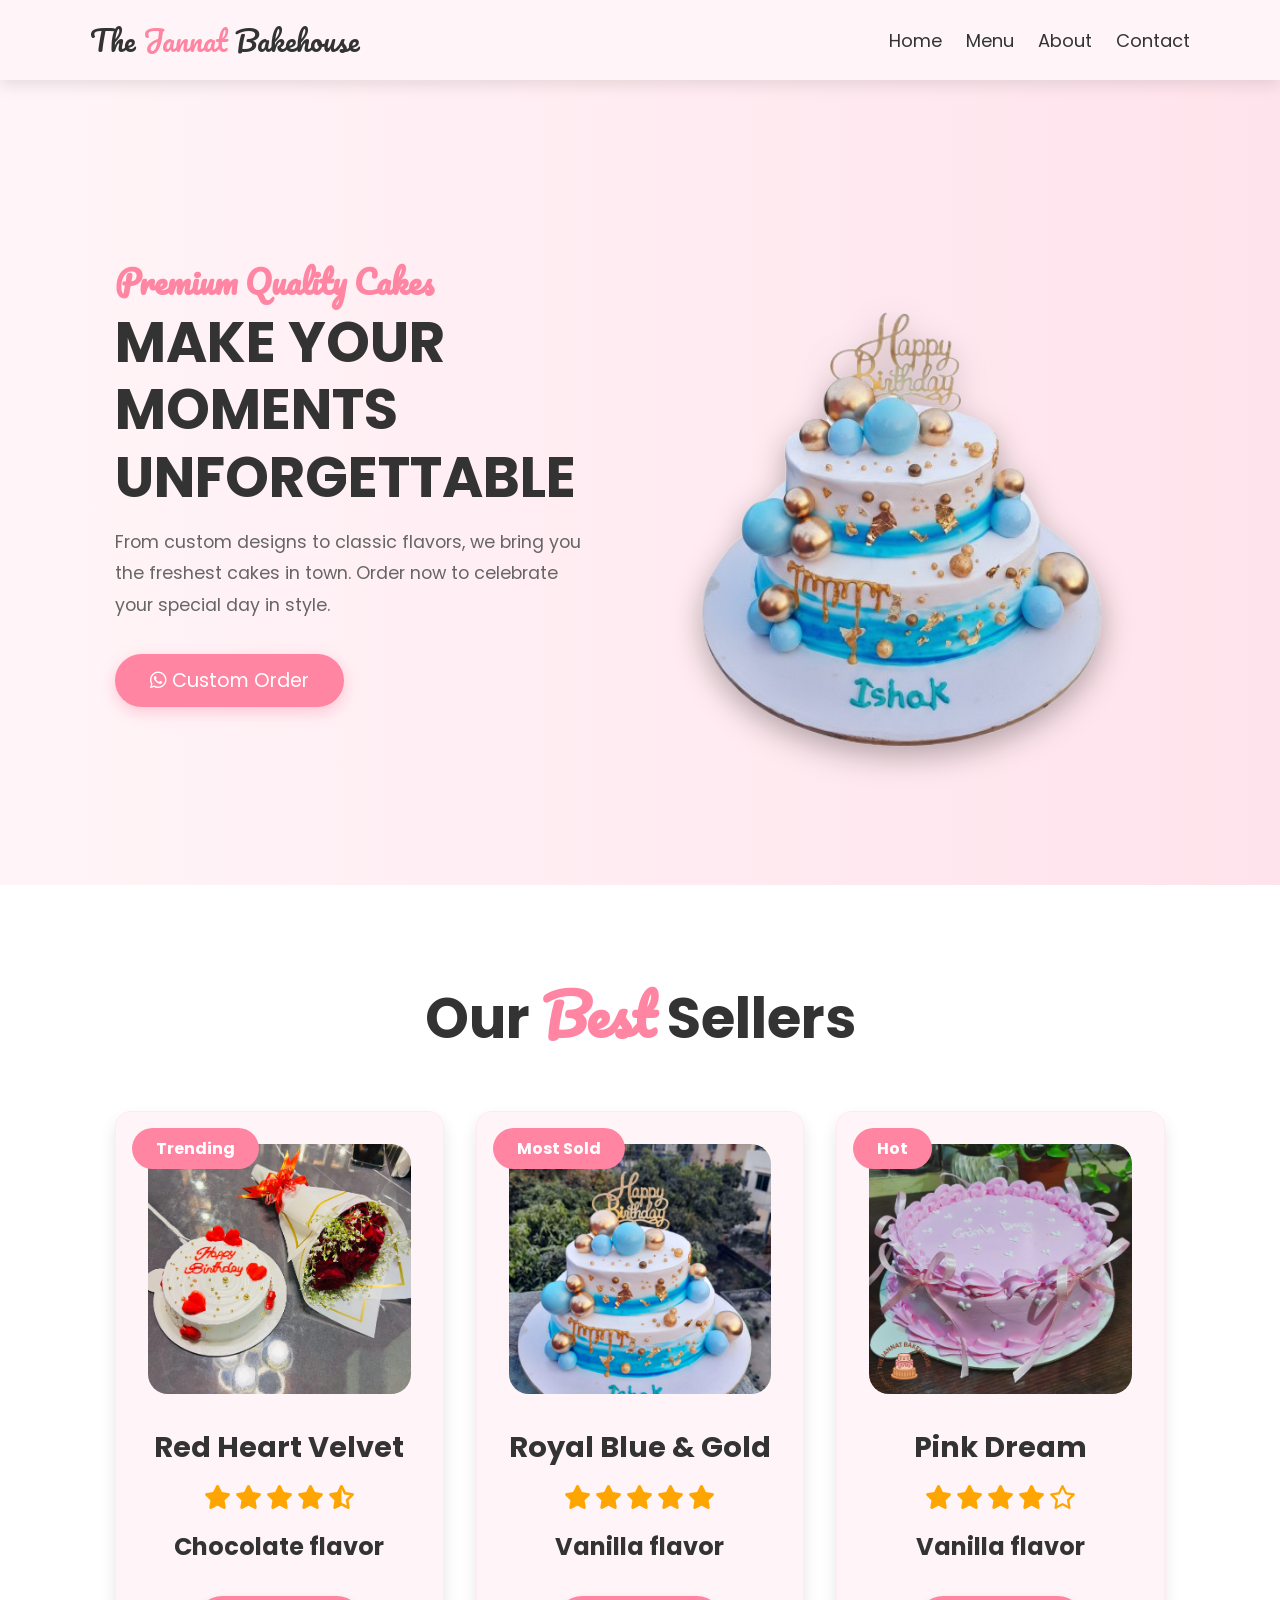
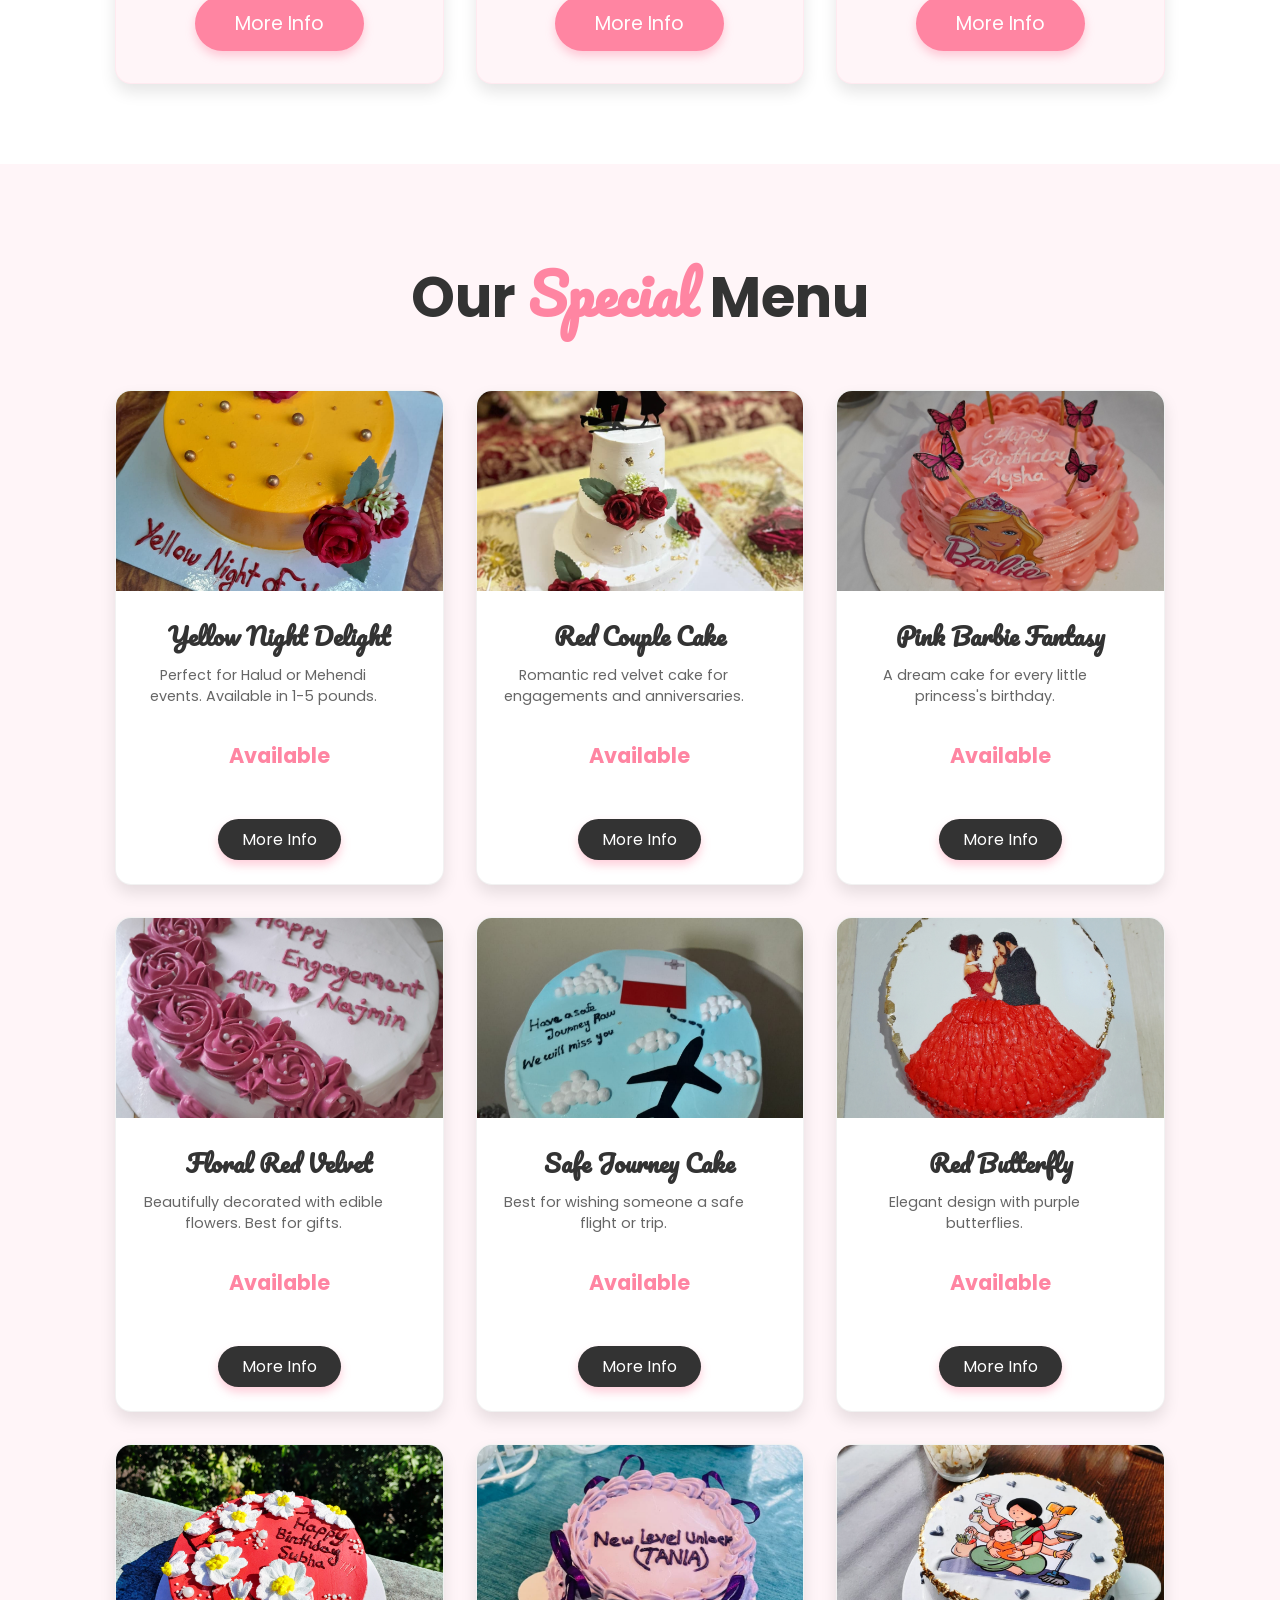
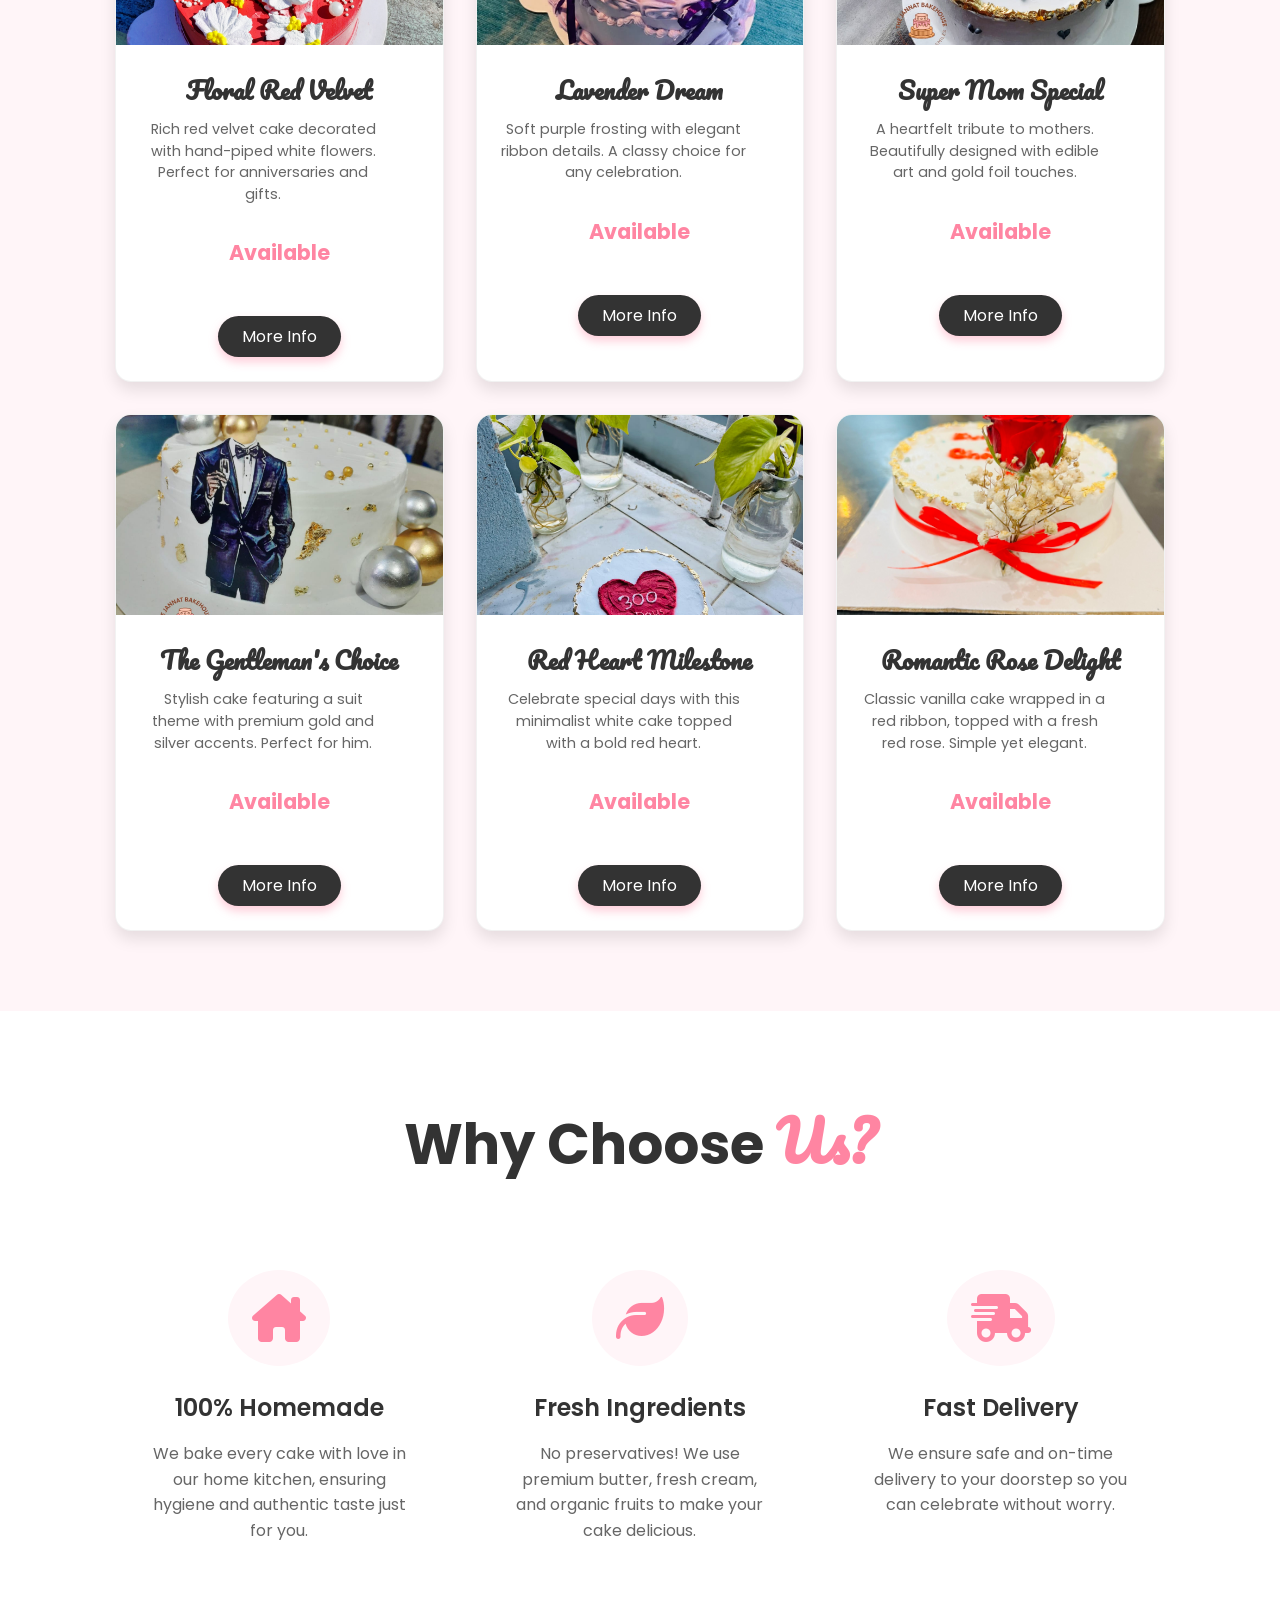
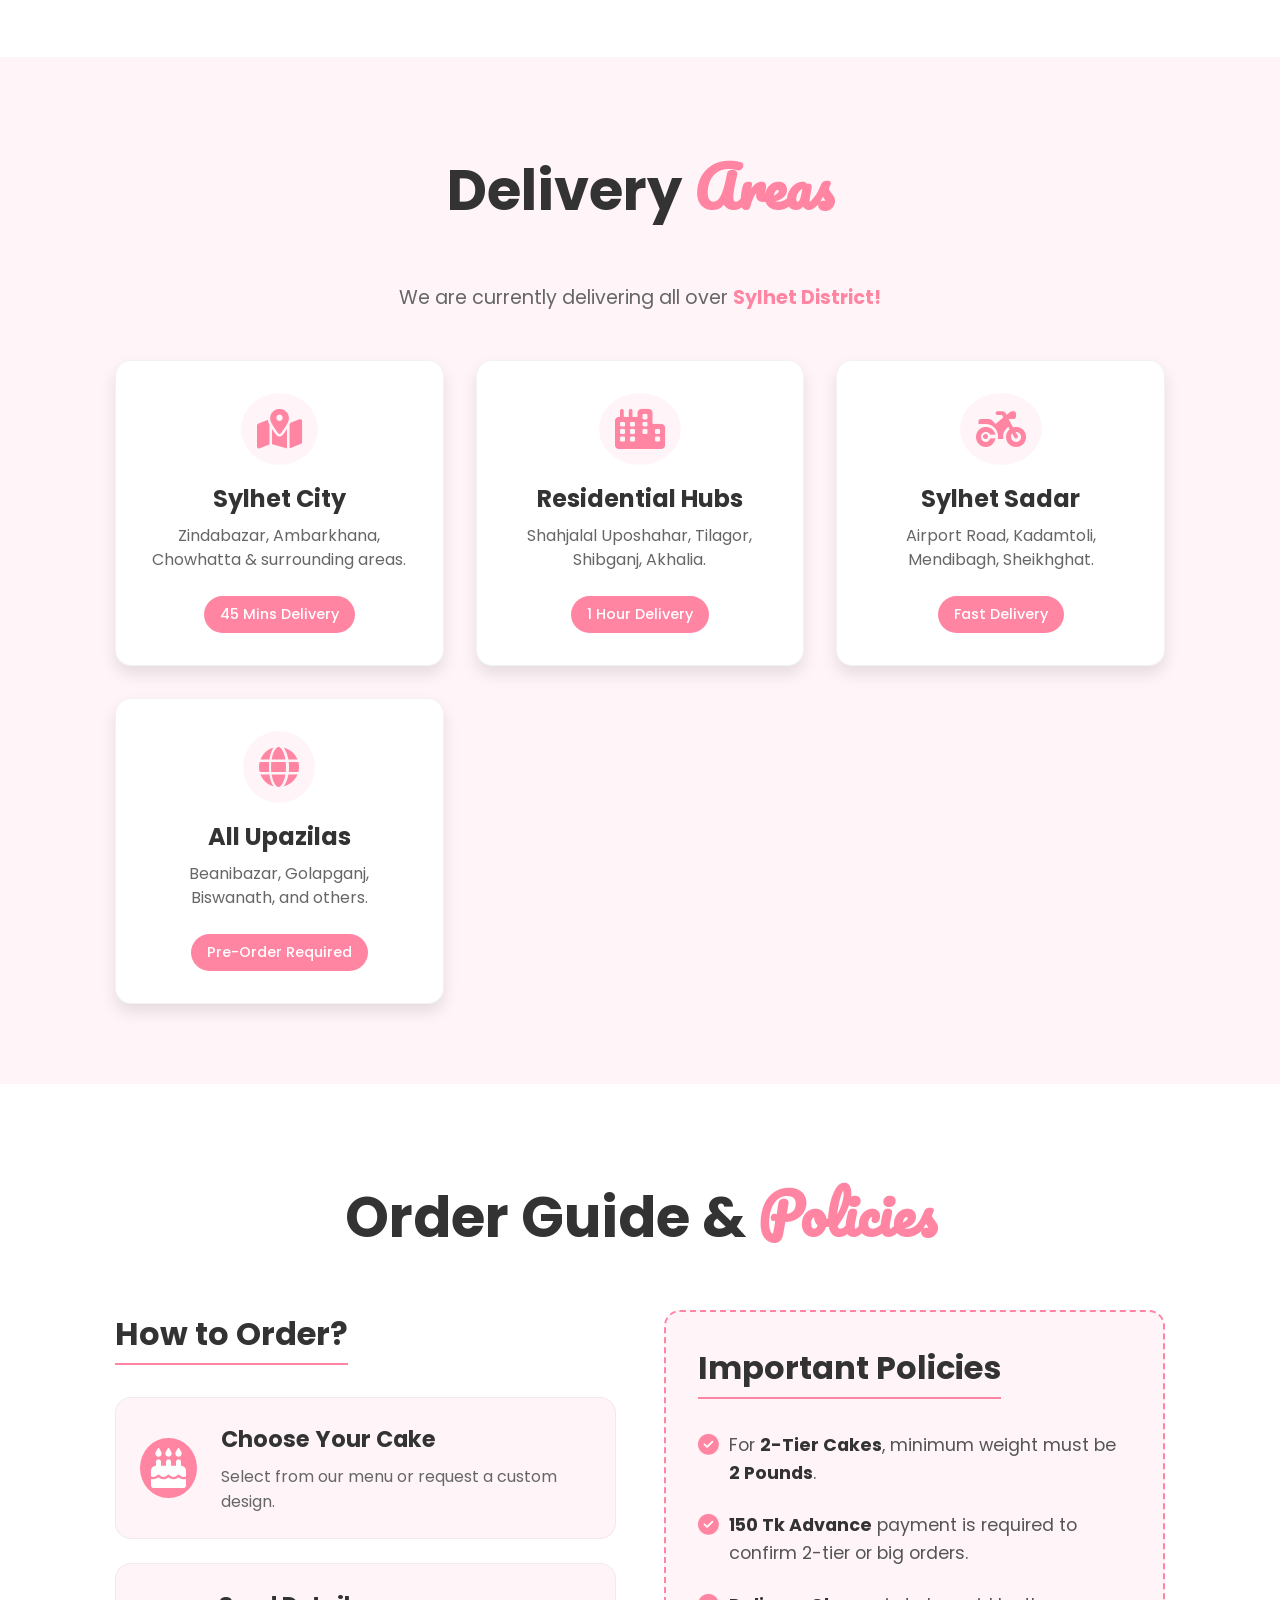
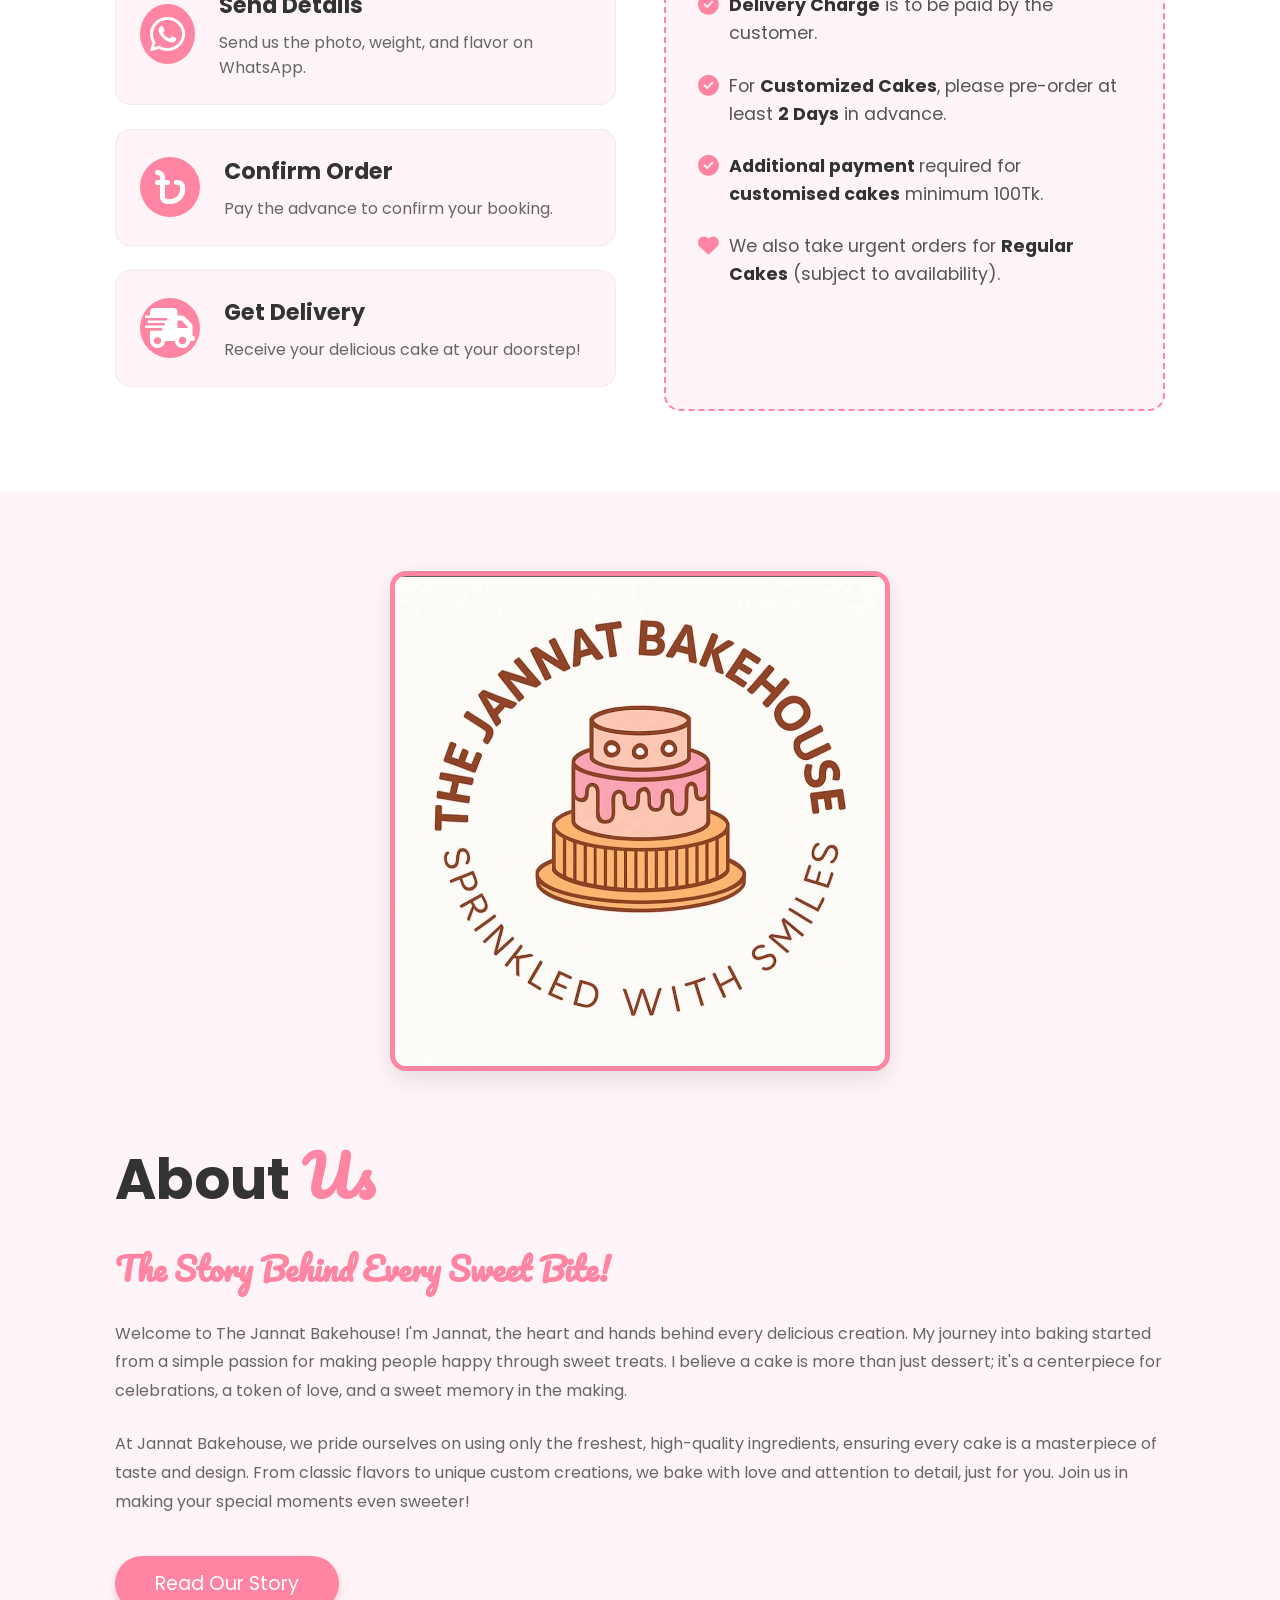
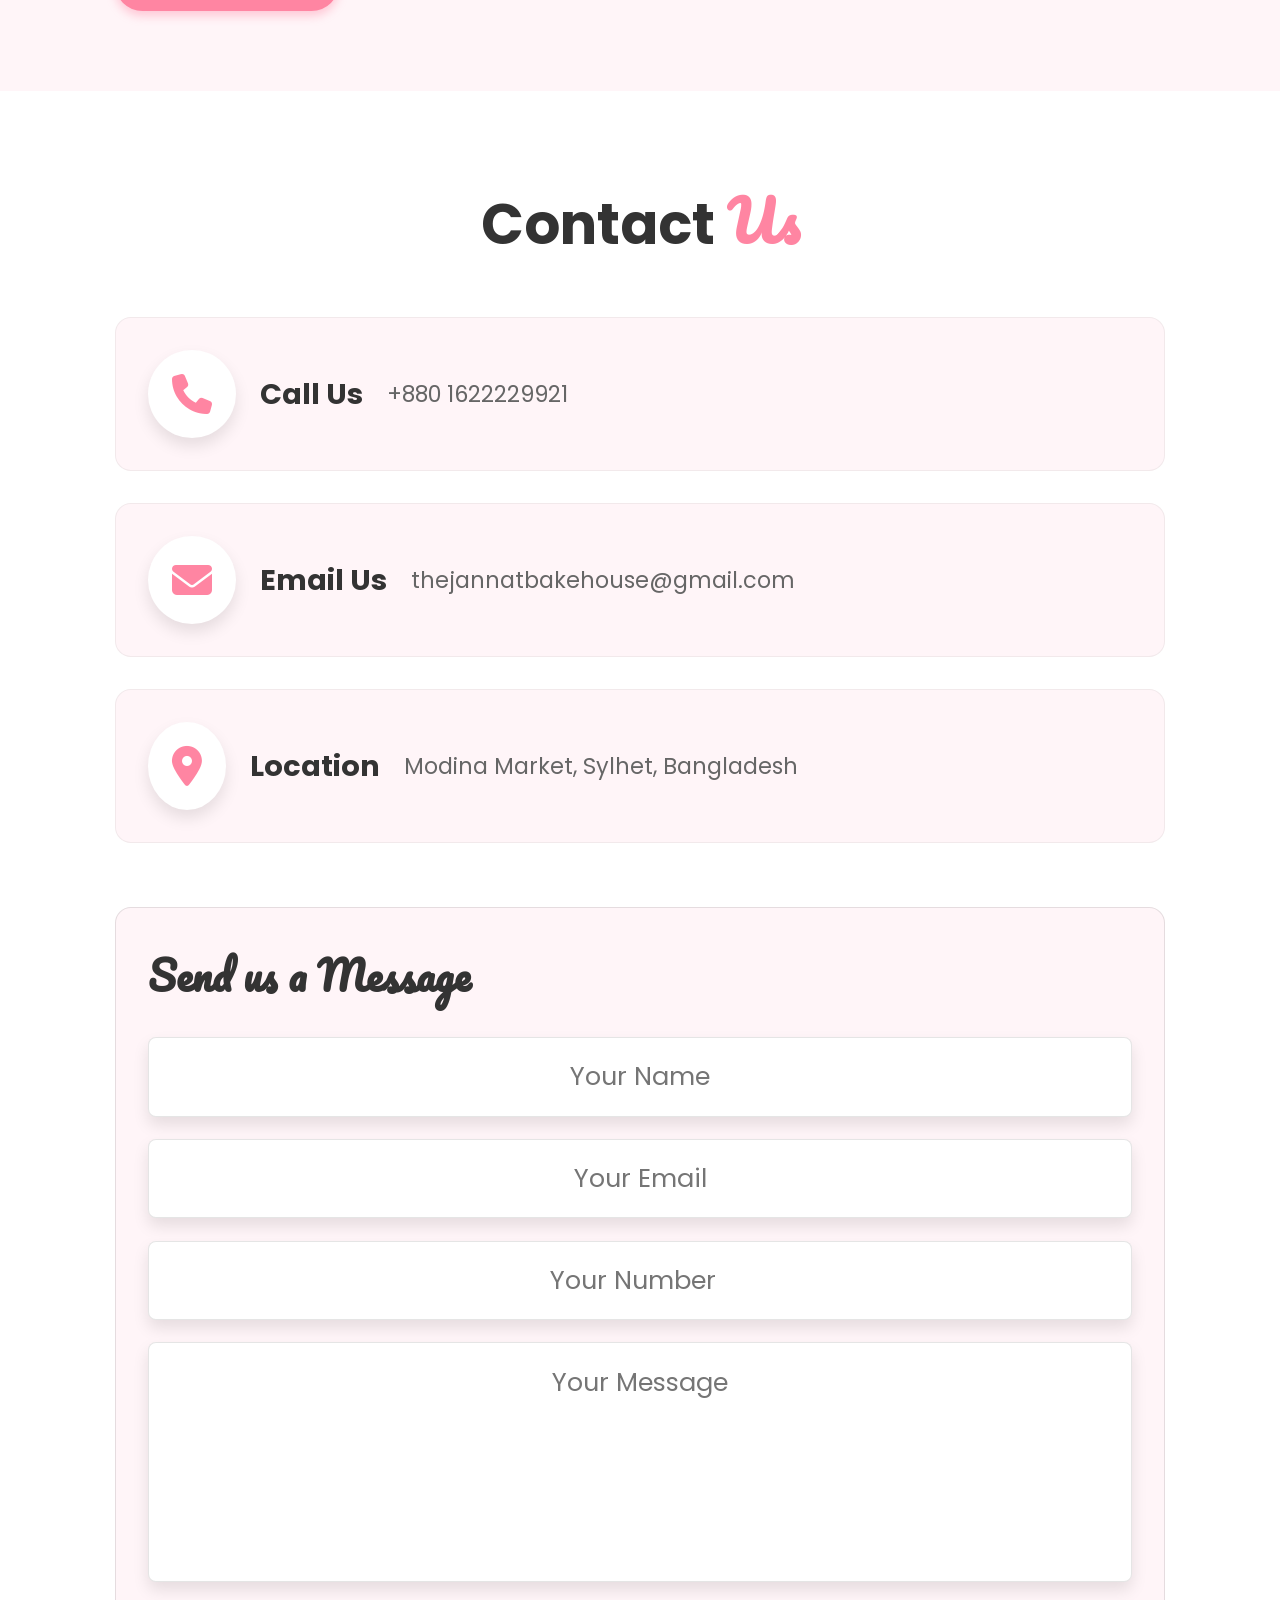
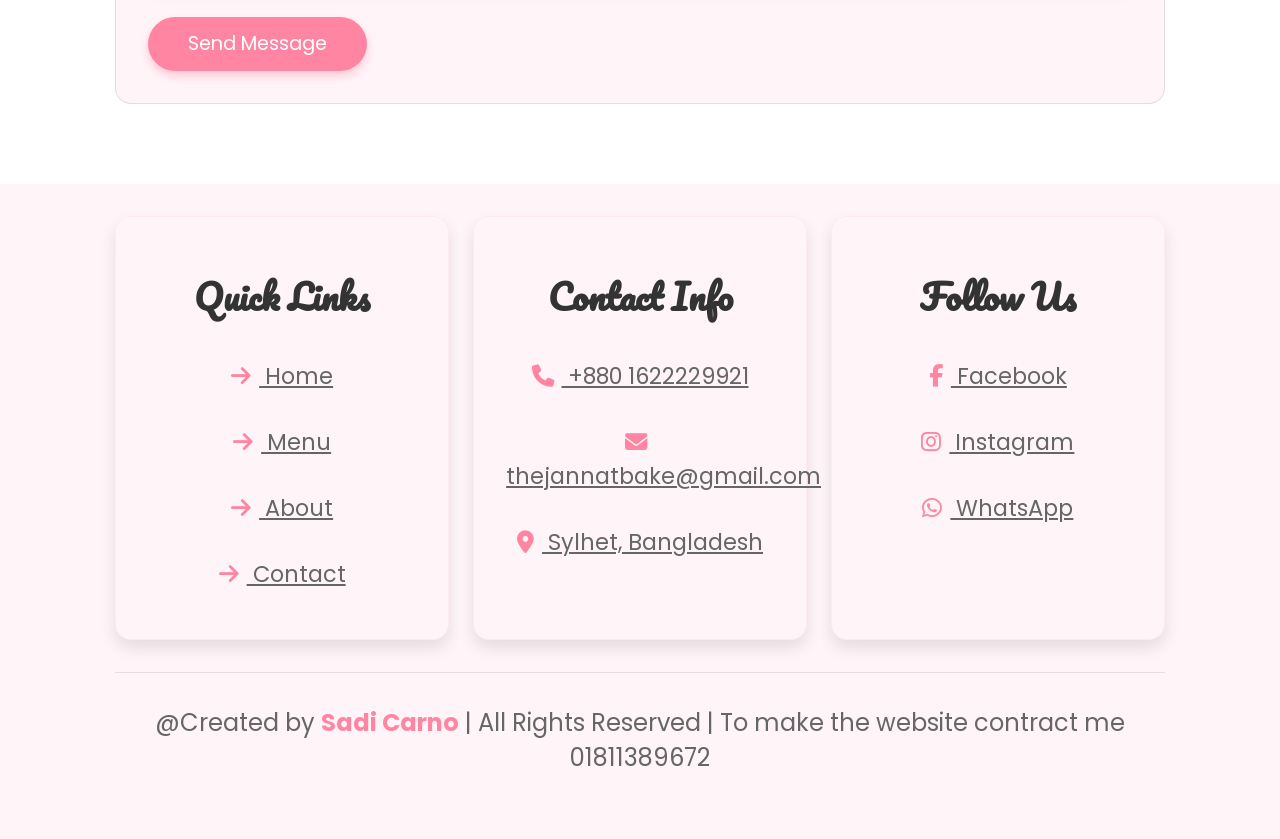
==== commit 019e6703: "Update index.html" ====
--- a/index.html
+++ b/index.html
@@ -832,9 +832,10 @@
       </div>
 
       <div class="credit">
-        @Created by <span>Sadi Carno</span> | All Rights Reserved
+        @Created by <span>Sadi Carno</span> | All Rights Reserved | To make the website contract me 01811389672
       </div>
     </section>
     <script src="script.js"></script>
   </body>
 </html>
+
